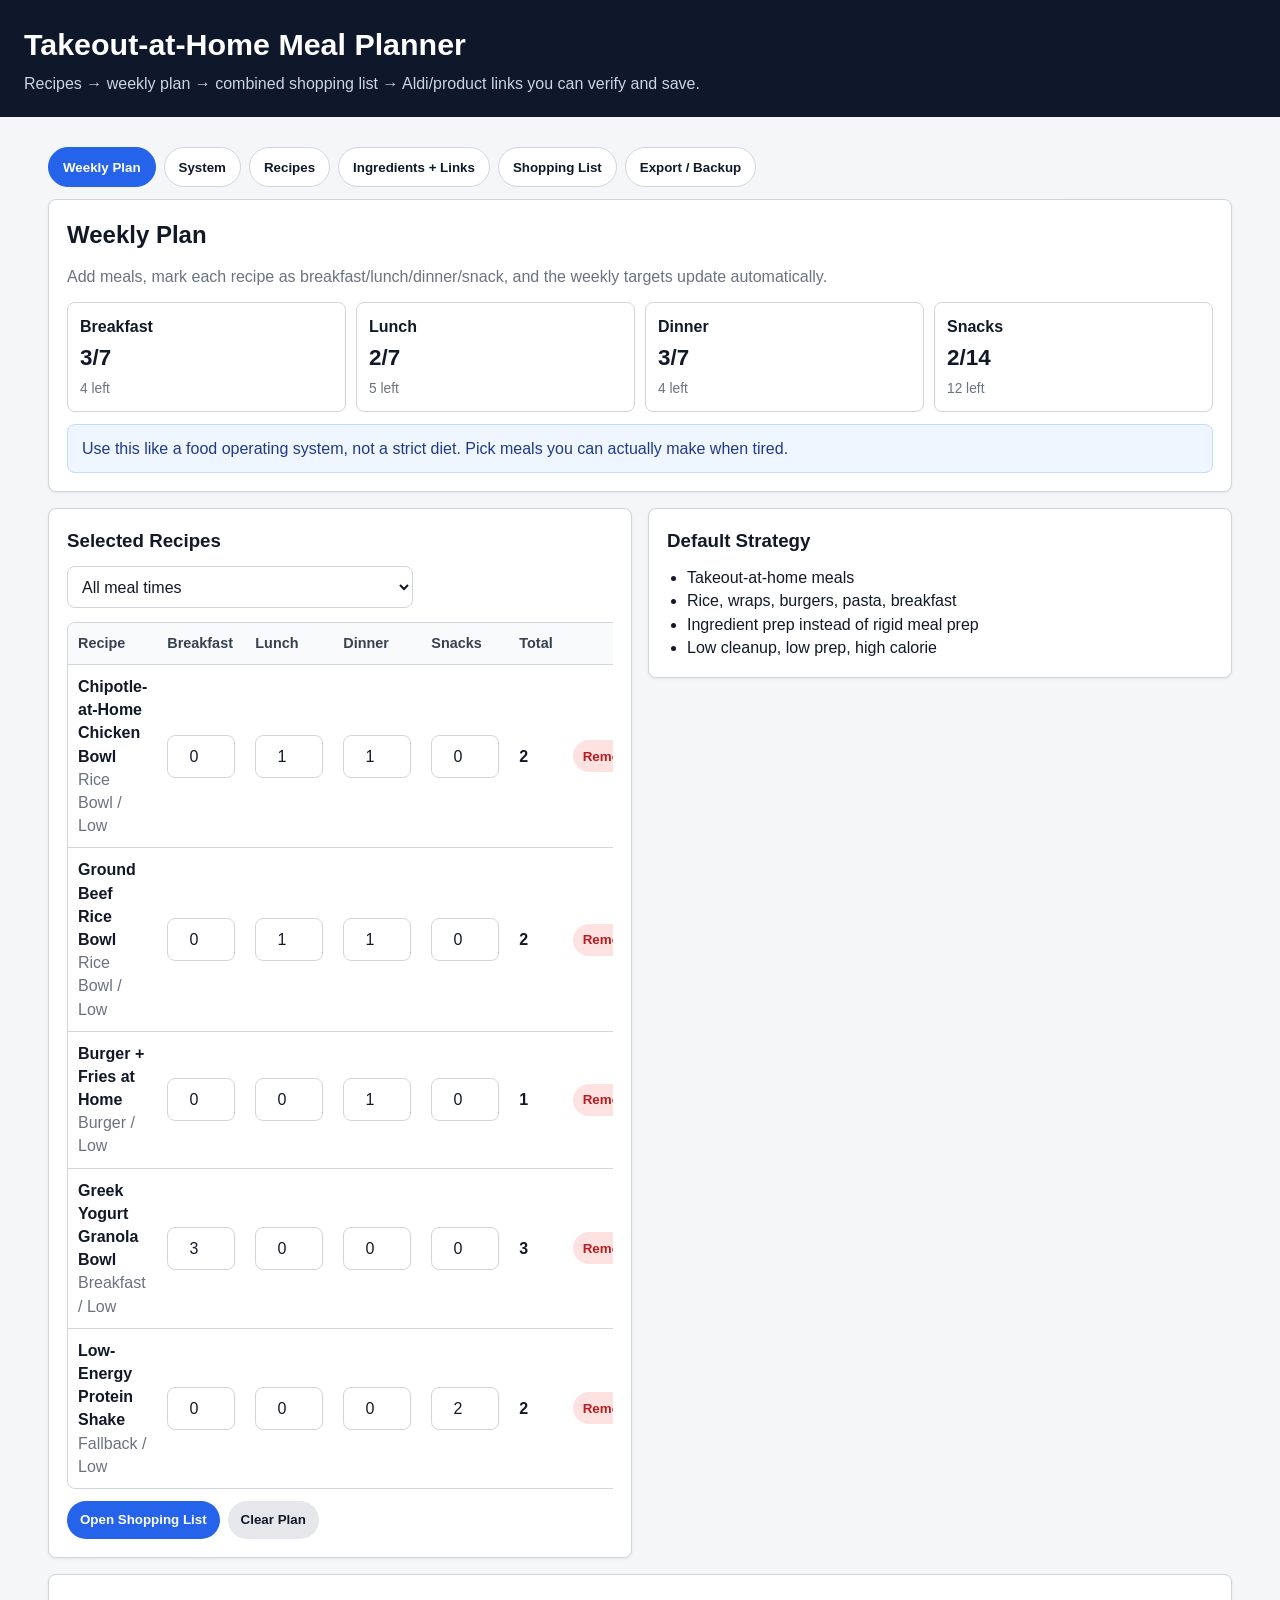
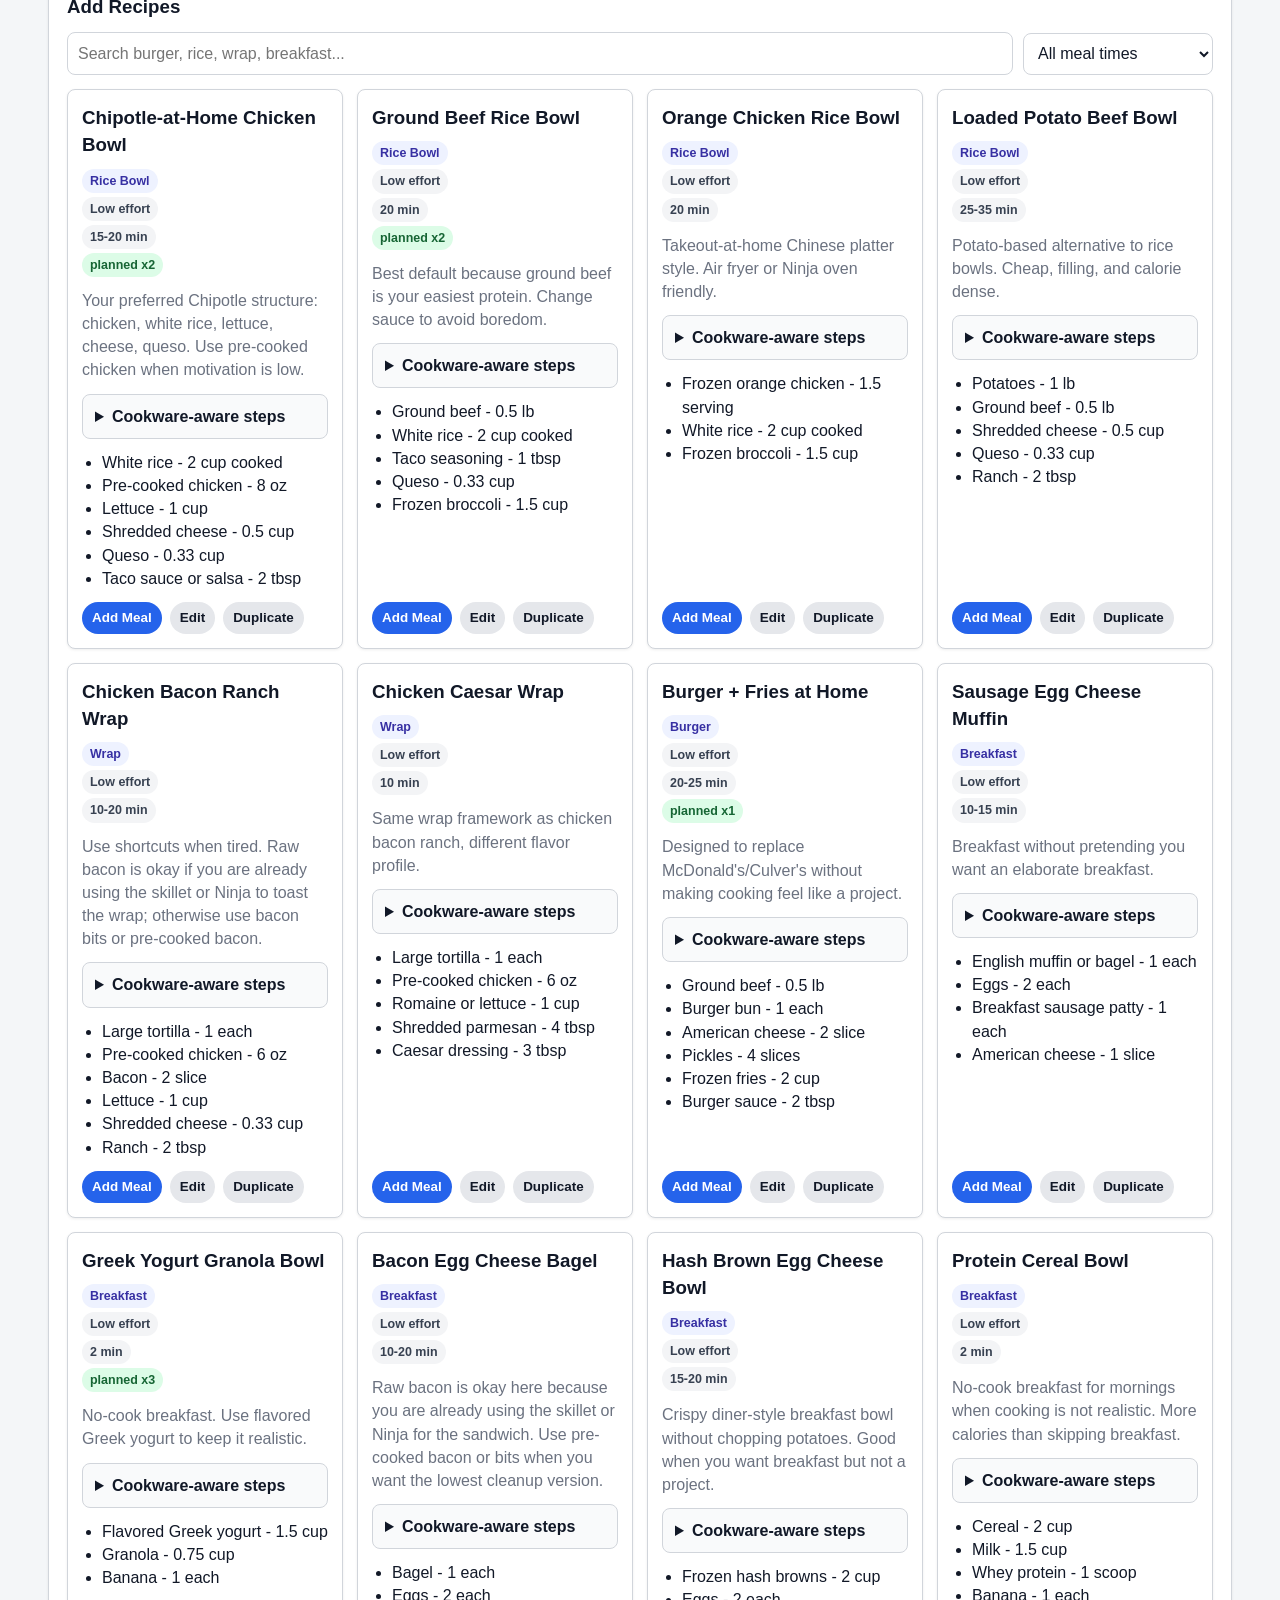
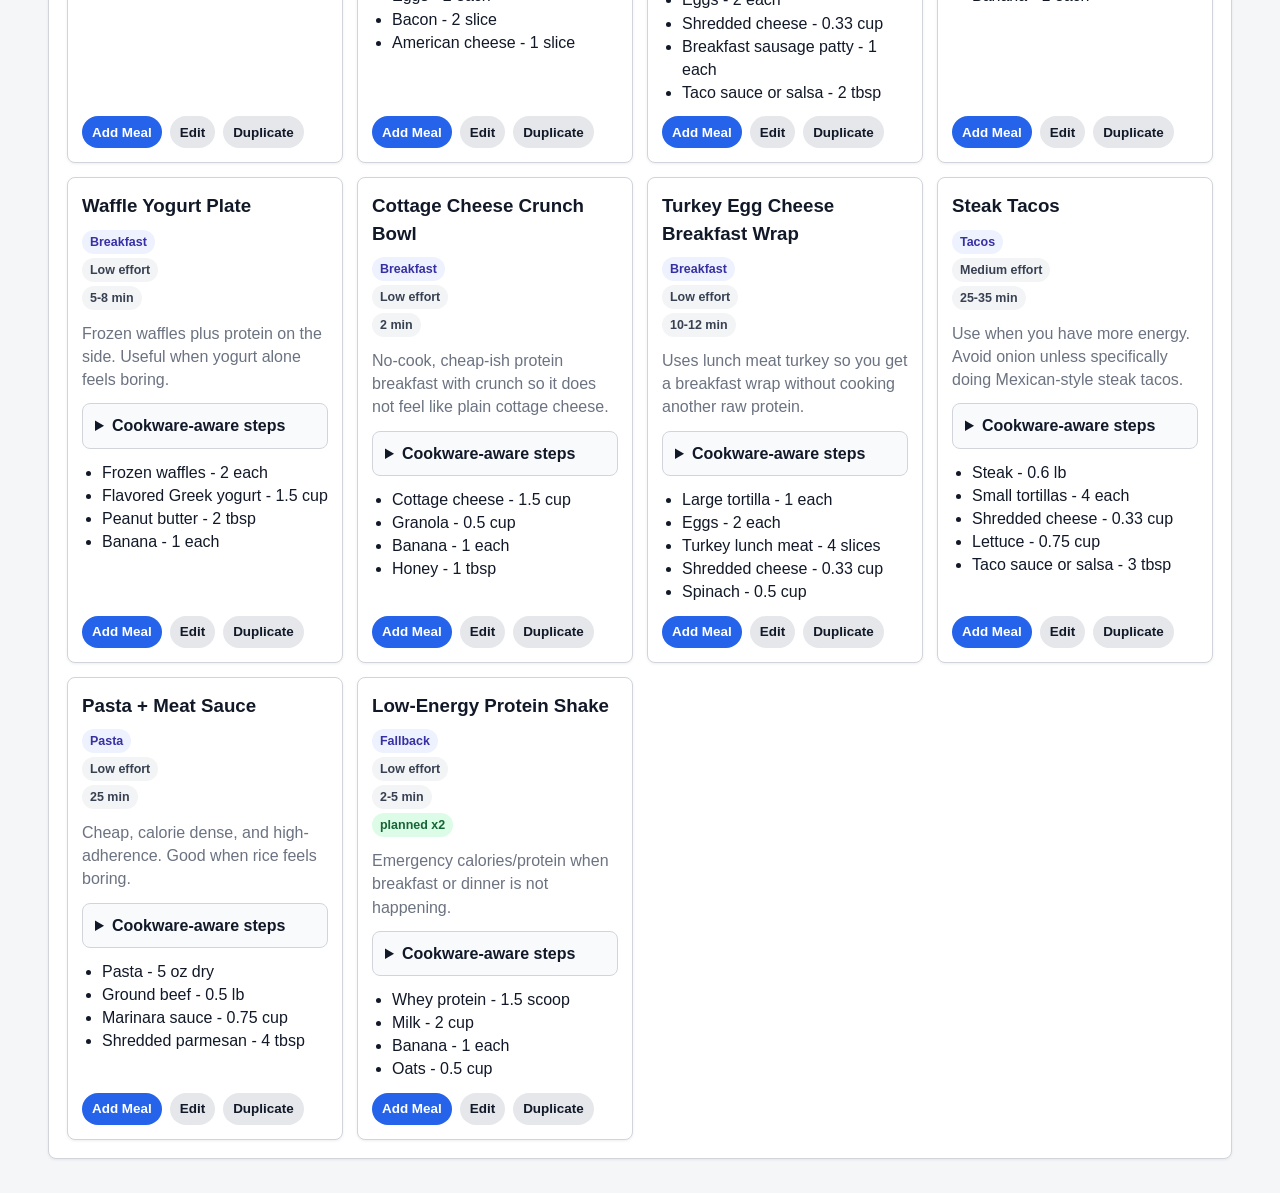
==== preview.html @ e90189c8 "Add files via upload" ====
<!doctype html>
<html lang="en">
<head>
<meta charset="utf-8">
<meta name="viewport" content="width=device-width,initial-scale=1">
<title>Takeout-at-Home Meal Planner</title>
<style>
:root{
  --bg:#f4f6f8;
  --card:#fff;
  --text:#111827;
  --muted:#6b7280;
  --border:#d1d5db;
  --accent:#2563eb;
  --soft:#f9fafb;
  --green:#15803d;
  --red:#b91c1c;
  --shadow:0 1px 3px #00000012;
  --radius:8px;
}
*{box-sizing:border-box}
body{
  margin:0;
  background:var(--bg);
  color:var(--text);
  font-family:-apple-system,BlinkMacSystemFont,"Segoe UI",Roboto,Arial,sans-serif;
  line-height:1.45;
}
header{background:#0f172a;color:#fff;padding:22px 24px}
header h1{margin:0 0 6px;font-size:1.9rem;letter-spacing:0}
header p{margin:0;color:#cbd5e1}
.app{max-width:1220px;margin:auto;padding:18px}
.tabs{
  display:flex;
  gap:8px;
  flex-wrap:wrap;
  align-items:center;
  position:sticky;
  top:0;
  background:rgba(244,246,248,.96);
  padding:12px 0;
  z-index:10;
}
.tabbtn{
  min-height:40px;
  border:1px solid var(--border);
  background:#fff;
  color:var(--text);
  padding:9px 14px;
  border-radius:999px;
  font-weight:800;
  cursor:pointer;
}
.tabbtn.active{background:var(--accent);color:#fff;border-color:var(--accent)}
.tab{display:none}
.tab.active{display:block}
.card{
  background:var(--card);
  border:1px solid var(--border);
  border-radius:var(--radius);
  box-shadow:var(--shadow);
  padding:18px;
  margin-bottom:16px;
}
details.card summary{
  cursor:pointer;
  list-style:none;
}
details.card summary::-webkit-details-marker{display:none}
details.card summary h2{display:inline;margin:0}
details.card summary::after{
  content:'Show';
  float:right;
  color:var(--accent);
  font-weight:800;
}
details.card[open] summary{margin-bottom:12px}
details.card[open] summary::after{content:'Hide'}
.grid{display:grid;gap:16px;align-items:start}
.two{grid-template-columns:minmax(0,1fr) minmax(0,1fr)}
.three{grid-template-columns:repeat(3,minmax(0,1fr))}
h2,h3{margin:0 0 12px;letter-spacing:0}
p{margin:0 0 12px}
ul{margin:10px 0 0;padding-left:20px}
.muted{color:var(--muted)}
.note{
  background:#eff6ff;
  border:1px solid #bfdbfe;
  color:#1e3a8a;
  padding:12px 14px;
  border-radius:var(--radius);
  margin:12px 0 0;
}
label{display:block;font-weight:750;margin:12px 0 6px}
input,select,textarea{
  width:100%;
  min-height:42px;
  font:inherit;
  color:var(--text);
  border:1px solid var(--border);
  border-radius:var(--radius);
  padding:9px 10px;
  background:#fff;
}
input[type="checkbox"]{
  width:16px;
  min-height:0;
  height:16px;
  margin:0 6px 0 0;
  vertical-align:-2px;
}
textarea{min-height:95px;resize:vertical}
button{
  min-height:38px;
  border:0;
  border-radius:999px;
  padding:9px 13px;
  font-weight:800;
  cursor:pointer;
  white-space:nowrap;
}
.primary{background:var(--accent);color:#fff}
.secondary{background:#e5e7eb;color:#111827}
.green{background:#dcfce7;color:var(--green)}
.red{background:#fee2e2;color:var(--red)}
.small{min-height:32px;padding:6px 10px;font-size:.84rem}
.actions{display:flex;gap:8px;flex-wrap:wrap;align-items:center;margin-top:12px}
.filterBar{
  display:grid;
  grid-template-columns:minmax(0,1fr) minmax(145px,190px);
  gap:10px;
  align-items:center;
}
.targetGrid{
  display:grid;
  grid-template-columns:repeat(auto-fit,minmax(165px,1fr));
  gap:10px;
  margin-top:14px;
}
.targetBox{
  border:1px solid var(--border);
  border-radius:var(--radius);
  background:#fff;
  padding:12px;
}
.targetBox strong{display:block;margin-bottom:4px}
.targetCount{font-size:1.4rem;font-weight:850}
.targetBox.done{border-color:#bbf7d0;background:#f0fdf4}
.targetBox.over{border-color:#bfdbfe;background:#eff6ff}
.targetHint{font-size:.86rem;color:var(--muted);margin-top:4px}
.mealTypeSelect{min-width:130px}
.mealCountInput{
  width:68px;
  min-width:68px;
  text-align:center;
}
.subLinks{
  display:flex;
  gap:6px;
  flex-wrap:wrap;
  margin-top:6px;
}
.subLinks a{
  background:#f3f4f6;
  border-radius:999px;
  padding:2px 8px;
  font-size:.82rem;
}
.recipes{
  display:grid;
  grid-template-columns:repeat(auto-fit,minmax(275px,1fr));
  gap:14px;
  align-items:stretch;
}
.recipe{
  display:flex;
  flex-direction:column;
  min-width:0;
  background:#fff;
  border:1px solid var(--border);
  border-radius:var(--radius);
  padding:14px;
  box-shadow:var(--shadow);
}
.recipe h3{margin-bottom:8px}
.recipe p{margin:10px 0 0}
.recipe ul{margin:12px 0 0}
.recipe .actions{margin-top:auto;padding-top:12px}
details.cook{
  margin-top:12px;
  border:1px solid var(--border);
  border-radius:var(--radius);
  background:var(--soft);
  padding:10px 12px;
}
details.cook summary{
  cursor:pointer;
  font-weight:800;
}
details.cook ol{margin:10px 0 0;padding-left:20px}
details.cook li+li{margin-top:6px}
.systemGrid{
  display:grid;
  grid-template-columns:repeat(auto-fit,minmax(240px,1fr));
  gap:14px;
}
.systemBox{
  border:1px solid var(--border);
  border-radius:var(--radius);
  background:#fff;
  padding:14px;
}
.systemBox h3{font-size:1rem}
.systemBox ul{margin-top:8px}
.pill{
  display:inline-flex;
  align-items:center;
  width:max-content;
  max-width:100%;
  min-height:24px;
  border-radius:999px;
  padding:3px 8px;
  font-size:.78rem;
  font-weight:800;
  background:#eef2ff;
  color:#3730a3;
  margin:2px 4px 2px 0;
}
.pill.gray{background:#f3f4f6;color:#374151}
.pill.ok{background:#dcfce7;color:#166534}
.wrap{overflow-x:auto}
table{
  width:100%;
  border-collapse:separate;
  border-spacing:0;
  background:#fff;
  border:1px solid var(--border);
  border-radius:var(--radius);
  overflow:hidden;
}
th,td{
  border-bottom:1px solid var(--border);
  padding:10px;
  text-align:left;
  vertical-align:middle;
}
th{background:var(--soft);color:#374151;font-size:.9rem}
tr:last-child td{border-bottom:0}
td .small{vertical-align:middle}
td input:not([type="checkbox"]):not([data-count]):not(.mealCountInput),td select{min-width:120px}
td input[data-count]{min-width:70px;width:70px}
.shopItem{
  display:grid;
  grid-template-columns:32px minmax(180px,1.1fr) minmax(130px,.7fr) minmax(210px,1.15fr) minmax(250px,1.35fr);
  gap:12px;
  align-items:center;
  border:1px solid var(--border);
  border-radius:var(--radius);
  background:#fff;
  padding:12px;
  margin-bottom:8px;
}
.shopItem>div{min-width:0}
.shopItem>div:first-child{display:flex;align-items:center;justify-content:center}
.shopItem label{display:inline-flex;align-items:center;margin:0;font-weight:650}
.shopItem input.meta{margin-top:8px}
.shopItem.done{opacity:.55;background:#f9fafb}
.printRow{display:none}
.shopTotal{
  display:flex;
  gap:14px;
  flex-wrap:wrap;
  align-items:center;
  justify-content:space-between;
  border:1px solid var(--border);
  border-radius:var(--radius);
  background:#fff;
  padding:14px 16px;
  margin-bottom:16px;
}
.shopTotal strong{font-size:1.1rem}
.money{font-weight:850;color:var(--green)}
.status{font-size:.86rem;color:var(--muted);margin-top:6px}
a{color:var(--accent);font-weight:800;text-decoration:none}
a:hover{text-decoration:underline}
pre{
  white-space:pre-wrap;
  background:#0f172a;
  color:#e5e7eb;
  border-radius:var(--radius);
  padding:14px;
  min-height:220px;
  overflow:auto;
  font:14px ui-monospace,SFMono-Regular,Menlo,Consolas,monospace;
}
@media(max-width:1050px){
  .shopItem{grid-template-columns:32px minmax(220px,1fr) minmax(170px,.8fr)}
  .shopItem>div:nth-child(4),.shopItem>div:nth-child(5){grid-column:2 / -1}
}
@media(max-width:850px){
  .app{padding:14px}
  .two,.three{grid-template-columns:1fr}
  .filterBar{grid-template-columns:1fr}
  .recipes{grid-template-columns:1fr}
  .shopItem{grid-template-columns:28px minmax(0,1fr);align-items:start}
  .shopItem>div:nth-child(n+3){grid-column:2}
}
@media print{
  @page{margin:.45in}
  body{background:#fff;color:#111;font-size:10pt;line-height:1.25}
  header,.tabs,.noPrint,button,input,textarea,select{display:none!important}
  .tab{display:none!important}
  #shopping{display:block!important}
  .app{max-width:none;padding:0}
  #shopping>.card{padding:0 0 8px;margin:0 0 8px;border:0}
  #shopping>.card p{display:none}
  .shopTotal{padding:8px 0;margin:0 0 10px;border:0;border-bottom:1px solid #999;border-radius:0}
  .shopTotal .targetHint{display:none}
  .card{box-shadow:none;border:0;padding:0;margin:0 0 10px;break-inside:auto}
  .card h3{font-size:11pt;margin:12px 0 4px;padding-bottom:3px;border-bottom:1px solid #bbb}
  .shopItem{
    display:block;
    border:0;
    border-bottom:1px solid #ddd;
    border-radius:0;
    padding:4px 0;
    margin:0;
    break-inside:avoid;
    opacity:1!important;
    background:#fff!important;
    box-shadow:none;
  }
  .shopItem>div:not(.printRow){display:none!important}
  .printRow{
    display:grid!important;
    grid-template-columns:minmax(0,1.2fr) 72px minmax(0,2fr);
    gap:10px;
    align-items:start;
  }
  .printName{font-weight:700}
  .printPrice{font-weight:700;text-align:right;color:#111}
  .printLink{font-size:8.5pt;word-break:break-all;color:#111;font-weight:400;text-decoration:none}
  a{color:#111;text-decoration:none}
}
</style>
</head>
<body>
<header><h1>Takeout-at-Home Meal Planner</h1><p>Recipes → weekly plan → combined shopping list → Aldi/product links you can verify and save.</p></header>
<main class="app">
<nav class="tabs noPrint"><button class="tabbtn active" data-tab="plan">Weekly Plan</button><button class="tabbtn" data-tab="system">System</button><button class="tabbtn" data-tab="recipes">Recipes</button><button class="tabbtn" data-tab="ingredients">Ingredients + Links</button><button class="tabbtn" data-tab="shopping">Shopping List</button><button class="tabbtn" data-tab="backup">Export / Backup</button></nav>

<section id="plan" class="tab active">
<div class="card"><h2>Weekly Plan</h2><p class="muted">Add meals, mark each recipe as breakfast/lunch/dinner/snack, and the weekly targets update automatically.</p><div id="targetSummary" class="targetGrid"></div><div class="note">Use this like a food operating system, not a strict diet. Pick meals you can actually make when tired.</div></div>
<div class="grid two"><div class="card"><h3>Selected Recipes</h3><div class="filterBar" style="margin-bottom:14px"><select id="plannedMealFilter" aria-label="Filter selected recipes by meal time"><option value="">All meal times</option><option value="breakfast">Breakfast</option><option value="lunch">Lunch</option><option value="dinner">Dinner</option><option value="snack">Snacks</option></select></div><div id="planned"></div><div class="actions"><button class="primary" id="openShopping">Open Shopping List</button><button class="secondary" id="clearPlan">Clear Plan</button></div></div><div class="card"><h3>Default Strategy</h3><ul><li>Takeout-at-home meals</li><li>Rice, wraps, burgers, pasta, breakfast</li><li>Ingredient prep instead of rigid meal prep</li><li>Low cleanup, low prep, high calorie</li></ul></div></div>
<div class="card"><h3>Add Recipes</h3><div class="filterBar"><input id="planSearch" placeholder="Search burger, rice, wrap, breakfast..."><select id="planMealFilter" aria-label="Filter recipes by meal time"><option value="">All meal times</option><option value="breakfast">Breakfast</option><option value="lunch">Lunch</option><option value="dinner">Dinner</option><option value="snack">Snacks</option></select></div><div id="planRecipes" class="recipes" style="margin-top:14px"></div></div>
</section>

<section id="system" class="tab">
<div class="card"><h2>Meal System</h2><p class="muted">Built around weight gain, steady energy, low cleanup, Aldi-first shopping, and meals that feel like takeout at home.</p><div class="note">Default rule: if a meal needs chopping, thawing, or more than two pans on a weekday, simplify it before cooking.</div></div>
<div class="systemGrid">
<div class="systemBox"><h3>Targets</h3><ul><li>Gain from 125 toward 150-160 lb</li><li>Aim around 150g protein/day</li><li>Use calorie-dense add-ons: cheese, queso, milk, rice, potatoes, granola</li><li>Breakfast counts even when tiny</li></ul></div>
<div class="systemBox"><h3>Cookware Map</h3><ul><li>Induction burner: beef, eggs, pasta, steak</li><li>Ninja XL: fries, orange chicken, potatoes, toasted wraps, pizza-style foods</li><li>Microwave: weak but useful for rice, queso, leftovers</li><li>Blender: protein shakes when cooking is not happening</li><li>Slow cooker: optional fish fallback, not a daily dependency</li></ul></div>
<div class="systemBox"><h3>Weekday Rules</h3><ul><li>Max two pots or pans</li><li>Use pre-cooked chicken unless you specifically have energy</li><li>No mushrooms, tuna, sushi, or onions by default</li><li>Leftovers are only expected for one or two days</li></ul></div>
<div class="systemBox"><h3>Prep Staples</h3><ul><li>Ground beef: cook 1 lb, use for bowls, burgers, pasta, potatoes</li><li>Rice: make or buy enough for 2-3 bowls</li><li>Lettuce/spinach: bagged greens beat chopping</li><li>Sauces prevent boredom: queso, ranch, Caesar, burger sauce, taco sauce</li></ul></div>
<div class="systemBox"><h3>Breakfast Ladder</h3><ul><li>2 minutes: yogurt, granola, banana</li><li>5 minutes: protein shake with milk, banana, oats</li><li>10 minutes: sausage egg cheese muffin</li><li>No appetite: milk or shake still moves the day forward</li></ul></div>
<div class="systemBox"><h3>Failure Plan</h3><ul><li>Too tired: choose shake, cereal, frozen meal, or orange chicken bowl</li><li>Forgot prep: use microwave rice or tortillas</li><li>Bored: swap sauce before swapping the whole meal</li><li>Cleanup dread: pick Ninja XL plus one bowl</li></ul></div>
</div>
</section>

<section id="recipes" class="tab">
<div class="grid two"><div class="card"><h2>Recipe Library</h2><div class="filterBar"><input id="recipeSearch" placeholder="Search recipes..."><select id="recipeMealFilter" aria-label="Filter recipe library by meal time"><option value="">All meal times</option><option value="breakfast">Breakfast</option><option value="lunch">Lunch</option><option value="dinner">Dinner</option><option value="snack">Snacks</option></select></div><div id="recipeList" class="recipes" style="margin-top:14px"></div></div>
<div class="card"><h2 id="editTitle">Add / Edit Recipe</h2><input id="rid" type="hidden"><label>Name</label><input id="rname"><div class="grid two"><div><label>Category</label><select id="rcat"><option>Rice Bowl</option><option>Wrap</option><option>Burger</option><option>Breakfast</option><option>Pasta</option><option>Tacos</option><option>Fallback</option><option>Other</option></select></div><div><label>Effort</label><select id="reffort"><option>Low</option><option>Medium</option><option>High</option></select></div></div><div class="grid two"><div><label>Cook time</label><input id="rtime" placeholder="20 min"></div><div><label>Base servings</label><input id="rserv" type="number" min="1" value="1"></div></div><label>Notes</label><textarea id="rnotes"></textarea><label>Instructions</label><textarea id="rinst"></textarea><label>Ingredients</label><p class="muted">One per line: <b>name | quantity | unit | type | notes</b></p><textarea id="rings" style="min-height:190px" placeholder="Ground beef | 0.5 | lb | Protein | easiest protein"></textarea><div class="actions"><button class="primary" id="saveRecipe">Save Recipe</button><button class="secondary" id="newRecipe">New Blank</button><button class="red" id="deleteRecipe">Delete</button></div></div></div>
</section>

<section id="ingredients" class="tab">
<div class="card"><h2>Ingredients + Aldi Links</h2><p class="muted">Paste direct product links as you verify them. Add the whole package price, package size, and a grocery-style package unit: oz, lb, count, fl oz, cup, or tbsp. Example: bacon = $5.99, 10, count.</p><div class="grid two"><div><label>Search prefix</label><input id="searchPrefix"></div><div><label>Search suffix</label><input id="searchSuffix"></div></div><div class="actions"><button class="secondary" id="saveSearch">Save Search Settings</button><button class="secondary" id="resetSearch">Reset to Google Aldi Search</button></div></div>
<div class="card"><h3>Ingredient Database</h3><input id="ingSearch" placeholder="Search ingredients..."><div class="wrap" style="margin-top:14px"><table><thead><tr><th>Ingredient</th><th>Type</th><th>Search Term</th><th>Product URL</th><th>Substitute Links</th><th>Package Price</th><th>Package Size</th><th>Package Unit</th><th>Store Notes</th><th>Verified</th><th>Open</th></tr></thead><tbody id="ingRows"></tbody></table></div></div>
</section>

<section id="shopping" class="tab"><div class="card"><h2>Shopping List</h2><p class="muted">Grouped by ingredient type. Costs round up to whole packages and handle basic conversions like lb to oz, cup to fl oz, and slice/each/serving to count. Check off “already have” or “bought.”</p><div class="actions noPrint"><button class="primary" id="copyList">Copy List</button><button class="secondary" id="downloadList">Download TXT</button><button class="secondary" onclick="window.print()">Print / Save PDF</button><button class="secondary" id="clearChecks">Clear Checkboxes</button></div></div><div id="shopList"></div></section>

<section id="backup" class="tab"><div class="grid two"><details class="card"><summary><h2>Export</h2></summary><div class="actions"><button class="primary" id="copyExport">Copy Plan</button><button class="secondary" id="downloadExport">Download Plan TXT</button><button class="secondary" id="downloadJson">Download App Backup JSON</button></div><pre id="exportBox"></pre></details><details class="card"><summary><h2>Import Backup</h2></summary><textarea id="importBox" placeholder="Paste JSON backup here..."></textarea><div class="actions"><button class="primary" id="importJson">Import JSON</button><button class="secondary" id="refreshStarter">Refresh Starter Recipes</button><button class="red" id="resetApp">Reset Starter Data</button></div><p id="backupStatus" class="status"></p></details></div><details class="card" open><summary><h2>Recipe JSON Import / Export</h2></summary><p class="muted">Paste recipe JSON to add or update recipes. Matching ids update existing recipes; missing ids are generated from the recipe name.</p><div class="actions"><button class="secondary" id="copyRecipeFormat">Copy Format</button><button class="secondary" id="downloadRecipeFormat">Download Format JSON</button><button class="secondary" id="downloadRecipesJson">Download My Recipes JSON</button></div><textarea id="recipeImportBox" placeholder="Paste recipe JSON here..."></textarea><div class="actions"><button class="primary" id="importRecipesJson">Import Recipes</button></div><p id="recipeImportStatus" class="status"></p><pre id="recipeFormatBox"></pre></details></section>
</main>

<script>
const KEY='takeoutHomePlanner_v1';
const cats=['Protein','Carb','Vegetable','Dairy','Sauce/Condiment','Frozen','Breakfast','Snack','Pantry','Produce','Other'];
const pkgUnits=['','oz','lb','count','fl oz','cup','tbsp'];
const recipeFieldIds=new Set(['rname','rcat','reffort','rtime','rserv','rnotes','rinst','rings']);
const mealTypes={breakfast:'Breakfast',lunch:'Lunch',dinner:'Dinner',snack:'Snacks'};
const mealTargets={breakfast:7,lunch:7,dinner:7,snack:14};
const defaultPrefix='https://www.google.com/search?q=site%3Aaldi.us%20';
const defaultSuffix='%20ALDI';
const STARTER_VERSION=8;
const seedMeals=[
{id:'chipotle-bowl',name:'Chipotle-at-Home Chicken Bowl',category:'Rice Bowl',effort:'Low',cookTime:'15-20 min',notes:'Your preferred Chipotle structure: chicken, white rice, lettuce, cheese, queso. Use pre-cooked chicken when motivation is low.',ingredients:[{name:'White rice',qty:2,unit:'cup cooked',type:'Carb'},{name:'Pre-cooked chicken',qty:8,unit:'oz',type:'Protein'},{name:'Lettuce',qty:1,unit:'cup',type:'Vegetable'},{name:'Shredded cheese',qty:.5,unit:'cup',type:'Dairy'},{name:'Queso',qty:.33,unit:'cup',type:'Sauce/Condiment'},{name:'Taco sauce or salsa',qty:2,unit:'tbsp',type:'Sauce/Condiment'}]},
{id:'beef-rice-bowl',name:'Ground Beef Rice Bowl',category:'Rice Bowl',effort:'Low',cookTime:'20 min',notes:'Best default because ground beef is your easiest protein. Change sauce to avoid boredom.',ingredients:[{name:'Ground beef',qty:.5,unit:'lb',type:'Protein'},{name:'White rice',qty:2,unit:'cup cooked',type:'Carb'},{name:'Taco seasoning',qty:1,unit:'tbsp',type:'Pantry'},{name:'Queso',qty:.33,unit:'cup',type:'Sauce/Condiment'},{name:'Frozen broccoli',qty:1.5,unit:'cup',type:'Frozen'}]},
{id:'orange-chicken-rice',name:'Orange Chicken Rice Bowl',category:'Rice Bowl',effort:'Low',cookTime:'20 min',notes:'Takeout-at-home Chinese platter style. Air fryer or Ninja oven friendly.',ingredients:[{name:'Frozen orange chicken',qty:1.5,unit:'serving',type:'Frozen'},{name:'White rice',qty:2,unit:'cup cooked',type:'Carb'},{name:'Frozen broccoli',qty:1.5,unit:'cup',type:'Frozen'}]},
{id:'loaded-potato-beef-bowl',name:'Loaded Potato Beef Bowl',category:'Rice Bowl',effort:'Low',cookTime:'25-35 min',notes:'Potato-based alternative to rice bowls. Cheap, filling, and calorie dense.',ingredients:[{name:'Potatoes',qty:1,unit:'lb',type:'Carb'},{name:'Ground beef',qty:.5,unit:'lb',type:'Protein'},{name:'Shredded cheese',qty:.5,unit:'cup',type:'Dairy'},{name:'Queso',qty:.33,unit:'cup',type:'Sauce/Condiment'},{name:'Ranch',qty:2,unit:'tbsp',type:'Sauce/Condiment'}]},
{id:'chicken-bacon-ranch-wrap',name:'Chicken Bacon Ranch Wrap',category:'Wrap',effort:'Low',cookTime:'10-20 min',notes:'Use shortcuts when tired. Raw bacon is okay if you are already using the skillet or Ninja to toast the wrap; otherwise use bacon bits or pre-cooked bacon.',ingredients:[{name:'Large tortilla',qty:1,unit:'each',type:'Carb'},{name:'Pre-cooked chicken',qty:6,unit:'oz',type:'Protein'},{name:'Bacon',qty:2,unit:'slice',type:'Protein'},{name:'Lettuce',qty:1,unit:'cup',type:'Vegetable'},{name:'Shredded cheese',qty:.33,unit:'cup',type:'Dairy'},{name:'Ranch',qty:2,unit:'tbsp',type:'Sauce/Condiment'}]},
{id:'chicken-caesar-wrap',name:'Chicken Caesar Wrap',category:'Wrap',effort:'Low',cookTime:'10 min',notes:'Same wrap framework as chicken bacon ranch, different flavor profile.',ingredients:[{name:'Large tortilla',qty:1,unit:'each',type:'Carb'},{name:'Pre-cooked chicken',qty:6,unit:'oz',type:'Protein'},{name:'Romaine or lettuce',qty:1,unit:'cup',type:'Vegetable'},{name:'Shredded parmesan',qty:4,unit:'tbsp',type:'Dairy'},{name:'Caesar dressing',qty:3,unit:'tbsp',type:'Sauce/Condiment'}]},
{id:'burger-fries',name:'Burger + Fries at Home',category:'Burger',effort:'Low',cookTime:'20-25 min',notes:"Designed to replace McDonald's/Culver's without making cooking feel like a project.",ingredients:[{name:'Ground beef',qty:.5,unit:'lb',type:'Protein'},{name:'Burger bun',qty:1,unit:'each',type:'Carb'},{name:'American cheese',qty:2,unit:'slice',type:'Dairy'},{name:'Pickles',qty:4,unit:'slices',type:'Sauce/Condiment'},{name:'Frozen fries',qty:2,unit:'cup',type:'Frozen'},{name:'Burger sauce',qty:2,unit:'tbsp',type:'Sauce/Condiment'}]},
{id:'sausage-egg-cheese',name:'Sausage Egg Cheese Muffin',category:'Breakfast',effort:'Low',cookTime:'10-15 min',notes:'Breakfast without pretending you want an elaborate breakfast.',ingredients:[{name:'English muffin or bagel',qty:1,unit:'each',type:'Carb'},{name:'Eggs',qty:2,unit:'each',type:'Protein'},{name:'Breakfast sausage patty',qty:1,unit:'each',type:'Protein'},{name:'American cheese',qty:1,unit:'slice',type:'Dairy'}]},
{id:'yogurt-granola-bowl',name:'Greek Yogurt Granola Bowl',category:'Breakfast',effort:'Low',cookTime:'2 min',notes:'No-cook breakfast. Use flavored Greek yogurt to keep it realistic.',ingredients:[{name:'Flavored Greek yogurt',qty:1.5,unit:'cup',type:'Dairy'},{name:'Granola',qty:.75,unit:'cup',type:'Breakfast'},{name:'Banana',qty:1,unit:'each',type:'Produce'}]},
{id:'bacon-egg-cheese-bagel',name:'Bacon Egg Cheese Bagel',category:'Breakfast',effort:'Low',cookTime:'10-20 min',notes:'Raw bacon is okay here because you are already using the skillet or Ninja for the sandwich. Use pre-cooked bacon or bits when you want the lowest cleanup version.',ingredients:[{name:'Bagel',qty:1,unit:'each',type:'Carb'},{name:'Eggs',qty:2,unit:'each',type:'Protein'},{name:'Bacon',qty:2,unit:'slice',type:'Protein'},{name:'American cheese',qty:1,unit:'slice',type:'Dairy'}]},
{id:'hashbrown-egg-cheese-bowl',name:'Hash Brown Egg Cheese Bowl',category:'Breakfast',effort:'Low',cookTime:'15-20 min',notes:'Crispy diner-style breakfast bowl without chopping potatoes. Good when you want breakfast but not a project.',ingredients:[{name:'Frozen hash browns',qty:2,unit:'cup',type:'Frozen'},{name:'Eggs',qty:2,unit:'each',type:'Protein'},{name:'Shredded cheese',qty:.33,unit:'cup',type:'Dairy'},{name:'Breakfast sausage patty',qty:1,unit:'each',type:'Protein'},{name:'Taco sauce or salsa',qty:2,unit:'tbsp',type:'Sauce/Condiment'}]},
{id:'protein-cereal-bowl',name:'Protein Cereal Bowl',category:'Breakfast',effort:'Low',cookTime:'2 min',notes:'No-cook breakfast for mornings when cooking is not realistic. More calories than skipping breakfast.',ingredients:[{name:'Cereal',qty:2,unit:'cup',type:'Breakfast'},{name:'Milk',qty:1.5,unit:'cup',type:'Dairy'},{name:'Whey protein',qty:1,unit:'scoop',type:'Protein'},{name:'Banana',qty:1,unit:'each',type:'Produce'}]},
{id:'waffle-yogurt-plate',name:'Waffle Yogurt Plate',category:'Breakfast',effort:'Low',cookTime:'5-8 min',notes:'Frozen waffles plus protein on the side. Useful when yogurt alone feels boring.',ingredients:[{name:'Frozen waffles',qty:2,unit:'each',type:'Frozen'},{name:'Flavored Greek yogurt',qty:1.5,unit:'cup',type:'Dairy'},{name:'Peanut butter',qty:2,unit:'tbsp',type:'Pantry'},{name:'Banana',qty:1,unit:'each',type:'Produce'}]},
{id:'cottage-cheese-crunch-bowl',name:'Cottage Cheese Crunch Bowl',category:'Breakfast',effort:'Low',cookTime:'2 min',notes:'No-cook, cheap-ish protein breakfast with crunch so it does not feel like plain cottage cheese.',ingredients:[{name:'Cottage cheese',qty:1.5,unit:'cup',type:'Dairy'},{name:'Granola',qty:.5,unit:'cup',type:'Breakfast'},{name:'Banana',qty:1,unit:'each',type:'Produce'},{name:'Honey',qty:1,unit:'tbsp',type:'Pantry'}]},
{id:'turkey-egg-cheese-wrap',name:'Turkey Egg Cheese Breakfast Wrap',category:'Breakfast',effort:'Low',cookTime:'10-12 min',notes:'Uses lunch meat turkey so you get a breakfast wrap without cooking another raw protein.',ingredients:[{name:'Large tortilla',qty:1,unit:'each',type:'Carb'},{name:'Eggs',qty:2,unit:'each',type:'Protein'},{name:'Turkey lunch meat',qty:4,unit:'slices',type:'Protein'},{name:'Shredded cheese',qty:.33,unit:'cup',type:'Dairy'},{name:'Spinach',qty:.5,unit:'cup',type:'Vegetable'}]},
{id:'steak-tacos',name:'Steak Tacos',category:'Tacos',effort:'Medium',cookTime:'25-35 min',notes:'Use when you have more energy. Avoid onion unless specifically doing Mexican-style steak tacos.',ingredients:[{name:'Steak',qty:.6,unit:'lb',type:'Protein'},{name:'Small tortillas',qty:4,unit:'each',type:'Carb'},{name:'Shredded cheese',qty:.33,unit:'cup',type:'Dairy'},{name:'Lettuce',qty:.75,unit:'cup',type:'Vegetable'},{name:'Taco sauce or salsa',qty:3,unit:'tbsp',type:'Sauce/Condiment'}]},
{id:'pasta-meat-sauce',name:'Pasta + Meat Sauce',category:'Pasta',effort:'Low',cookTime:'25 min',notes:'Cheap, calorie dense, and high-adherence. Good when rice feels boring.',ingredients:[{name:'Pasta',qty:5,unit:'oz dry',type:'Carb'},{name:'Ground beef',qty:.5,unit:'lb',type:'Protein'},{name:'Marinara sauce',qty:.75,unit:'cup',type:'Sauce/Condiment'},{name:'Shredded parmesan',qty:4,unit:'tbsp',type:'Dairy'}]},
{id:'protein-shake',name:'Low-Energy Protein Shake',category:'Fallback',effort:'Low',cookTime:'2-5 min',notes:'Emergency calories/protein when breakfast or dinner is not happening.',ingredients:[{name:'Whey protein',qty:1.5,unit:'scoop',type:'Protein'},{name:'Milk',qty:2,unit:'cup',type:'Dairy'},{name:'Banana',qty:1,unit:'each',type:'Produce'},{name:'Oats',qty:.5,unit:'cup',type:'Breakfast'}]}
];
const seedInstructions={
'chipotle-bowl':`Use the lowest-friction rice option first. Microwave rice is fine. If cooking dry rice: add 1 cup white rice and 1.5 cups water to a small pot, bring to a boil on the induction burner, cover, turn to low, cook 15 minutes, then rest 5 minutes.
Put 8 oz pre-cooked chicken in a bowl or skillet. Microwave 60-90 seconds, or warm in a skillet on medium heat for 3-5 minutes. Add a small splash of water if it looks dry.
Warm queso in a small microwave-safe cup for 20-30 seconds. Stir. If still cold, heat 10-15 seconds more.
Build the bowl in this order so it feels like Chipotle: rice on bottom, chicken, lettuce, shredded cheese, queso, then taco sauce or salsa.
Beginner cue: everything is already cooked except the rice. You are mainly reheating and assembling.
Cleanup target: one bowl, one spoon, plus either one rice pot or one microwave rice pouch.`,
'beef-rice-bowl':`If you have energy, cook 1 lb ground beef even if the recipe uses less. The extra becomes tomorrow's bowl, pasta, potato bowl, or burger-style bowl.
Start rice first. Use microwave rice, or cook dry rice in a small pot with 1 cup rice and 1.5 cups water: boil, cover, low heat 15 minutes, rest 5 minutes. Use about 2 cups cooked rice in the bowl.
Place the ground beef block in a skillet on the induction burner. Set heat to medium. Let it sit untouched for 2-3 minutes so the bottom browns.
Use a spatula to break the beef into small crumbles about dime to quarter size. Keep stirring and breaking it up for 5-8 minutes until no pink remains. If you use a thermometer, ground beef should hit 160 F.
Sprinkle taco seasoning over the beef. Add 1-2 tbsp water, stir, and cook 1-2 minutes until the seasoning coats the meat instead of looking powdery.
Microwave frozen broccoli in a covered bowl with a splash of water for 2-4 minutes. Because your microwave is weak, add 30 second rounds until hot.
Build the bowl: about 2 cups cooked rice, beef, broccoli, queso. Change the sauce when bored: taco sauce, ranch, burger sauce, or teriyaki.
Cleanup target: one skillet, one rice pot or pouch, one bowl.`,
'orange-chicken-rice':`Start rice first. Use microwave rice when tired, or cook dry rice in a small pot: 1 cup rice, 1.5 cups water, boil, cover, low heat 15 minutes, rest 5 minutes. Use about 2 cups cooked rice for the bowl.
Preheat the Ninja XL if you normally do. Put frozen orange chicken pieces in a single layer in the basket or on the tray. Do not add sauce yet.
Cook around 380-400 F for 12-16 minutes, shaking or flipping once halfway. Use the bag directions if they differ. The outside should look crisp, not pale and icy.
Warm the sauce packet in a cup of warm water or microwave it in a microwave-safe bowl for 10-20 seconds. Do not microwave a sealed packet.
Microwave frozen broccoli with a splash of water for 2-4 minutes, then add 30 second rounds until hot.
Toss about 1.5 servings of chicken with sauce, then serve over rice with broccoli on the side or mixed in.
Cleanup target: Ninja basket or tray, one rice container, one bowl.`,
'loaded-potato-beef-bowl':`Use small or medium potatoes if possible. Wash them, poke each potato 5-6 times with a fork, and microwave on a plate for 5 minutes.
Flip the potatoes carefully with a fork or towel. Microwave 3-5 minutes more. They are ready when a knife slides into the center without much resistance.
For crispier potatoes, cut the softened potatoes into rough 1 inch chunks. The exact shape does not matter. Put chunks in the Ninja XL at 400 F for 8-12 minutes.
Cook ground beef in a skillet on medium induction heat. Let it brown 2 minutes, break it into crumbles, and cook 5-8 minutes until no pink remains.
Split the potato or add chunks to a bowl. Add beef, shredded cheese, warm queso, and ranch.
Beginner cue: if the potato is hard in the middle, microwave it more. If the beef is pink, cook it more.
Cleanup target: one skillet, one plate or bowl, optional Ninja tray.`,
'chicken-bacon-ranch-wrap':`Choose the bacon path based on equipment. If you are only assembling a cold wrap, use bacon bits or pre-cooked bacon. If you are already using the skillet or Ninja to toast the wrap, raw bacon is okay because it is not adding a separate cooking tool.
Raw bacon skillet option: cook 2 slices in the skillet on medium heat for 3-5 minutes per side, until browned and crisp enough for you. Move bacon to a paper towel, pour off extra grease carefully, then use the same skillet later to toast the wrap.
Raw bacon Ninja option: cook 2 slices on the tray around 375-400 F for 6-10 minutes, checking early because bacon can go from perfect to too dark quickly.
Warm pre-cooked chicken in the microwave for 45-75 seconds, or in the same skillet on medium heat for 3-4 minutes. It only needs to become hot, not brown.
Lay the tortilla flat on a plate. Spread ranch down the center in a line, leaving about 2 inches empty at the bottom.
Add lettuce first, then chicken, bacon, and shredded cheese. Keep the pile in the center strip so the wrap can close.
Fold the bottom of the tortilla up over the filling, fold both sides inward, then roll away from you while keeping the filling tucked in.
For a crispy wrap, place it seam-side down in a dry skillet on medium heat for 1-2 minutes per side, or in the Ninja XL for 2-4 minutes until lightly browned.
Cleanup target: one plate plus optional skillet or Ninja tray.`,
'chicken-caesar-wrap':`Use pre-cooked chicken. If it is cold, microwave 45-75 seconds or warm in a skillet on medium heat for 3-4 minutes.
Lay the tortilla flat. Spread Caesar dressing down the center, leaving the edges mostly clean so it will not leak.
Add romaine or bagged lettuce, chicken, and parmesan. Keep the filling in a narrow strip instead of covering the whole tortilla.
Fold the bottom edge up, fold the left and right sides inward, then roll it tight from bottom to top.
If you want it toasted, place seam-side down in a dry skillet on medium heat for 1-2 minutes per side, or use the Ninja XL for 2-4 minutes.
Beginner cue: if the wrap bursts, use less filling next time or eat it like a folded taco. It still counts.
Cleanup target: one plate plus optional skillet or Ninja tray.`,
'burger-fries':`Start fries first because they take longest. Put frozen fries in the Ninja XL in a loose single layer. Cook around 400 F for 12-18 minutes, shaking halfway, until crisp enough for you.
For one larger burger, use about 1/2 lb ground beef. Roll it gently into a ball, then flatten into a patty about 4.5 to 5 inches wide and about 1/2 inch thick. Press a small thumb dent in the center so it does not puff up.
Heat a skillet on the induction burner to medium or medium-high. Add the patty. It should sizzle, but not smoke aggressively.
Cook 4-5 minutes on the first side. Flip once. Cook 3-5 minutes on the second side until no pink remains or the center reaches 160 F.
Add 2 slices of cheese during the last minute so it melts. If it is not melting, cover the pan for 30 seconds.
Toast the bun in the Ninja XL for 1-2 minutes if you want. Assemble with burger sauce and pickles.
Low-energy option: skip forming a patty and cook loose beef crumbles. Put them on the bun like a chopped cheese.
Cleanup target: one skillet, Ninja tray, one plate.`,
'sausage-egg-cheese':`Start with the bread. Split the English muffin or bagel and toast it in the Ninja XL for 2-4 minutes, or until the edges are lightly crisp.
Cook the sausage patty according to the package. Skillet method: medium heat, 3-4 minutes per side if pre-cooked, longer if raw. Raw sausage should be browned and reach 160 F.
For easiest eggs, make scrambled eggs. Crack 2 eggs into a bowl, add a pinch of salt if wanted, and beat with a fork until the yolks and whites are mixed.
Heat a small skillet on low-medium induction heat. Add a little butter or oil if you have it. Pour in eggs and gently push them around with a spatula for 2-4 minutes until no runny liquid remains.
Add cheese to the hot eggs or sausage so it melts. Stack muffin, sausage, egg, cheese, and top muffin.
Sunny-side option: use medium-low heat, crack eggs into the pan, cook 3-5 minutes until whites are set. Cover the pan for 30-60 seconds if the top is too runny.
Cleanup target: one skillet, one plate, one fork or spatula.`,
'yogurt-granola-bowl':`Add 1.5 cups flavored Greek yogurt to a bowl. Flavored is fine because the goal is actually eating breakfast.
Slice banana into coins about 1/4 to 1/2 inch thick. If cutting feels annoying, peel it and break it into chunks by hand.
Add banana and about 3/4 cup granola on top. Do not add granola early if you hate it soggy.
If bored, swap banana for berries, cereal, apple slices, or a spoon of peanut butter. Keep the same bowl format.
Beginner cue: this is a breakfast win even if it feels too easy to count.
Cleanup target: one bowl, one spoon, optional knife.`,
'bacon-egg-cheese-bagel':`Choose the bacon path based on equipment. Raw bacon is okay if you are already using the skillet for eggs or the Ninja for the bagel. If you do not want bacon cleanup, use pre-cooked bacon or bacon bits.
Raw bacon skillet option: cook 2 slices in the skillet on medium heat for 3-5 minutes per side, until browned and crisp enough for you. Move bacon to a paper towel, pour off extra grease carefully, then cook the eggs in the same skillet.
Raw bacon Ninja option: cook 2 slices on the tray around 375-400 F for 6-10 minutes. Check early. Bacon should be browned and crisp enough for you, not black.
Split the bagel and toast it in the Ninja XL for 2-4 minutes, or until the edges are lightly crisp.
Crack 2 eggs into a bowl and beat with a fork until the yolks and whites are mixed. Add a pinch of salt if you want.
Heat a small skillet on low-medium induction heat. Add a little butter or oil if available. Pour in eggs and gently push them around for 2-4 minutes until no runny liquid remains.
Warm pre-cooked bacon for 15-30 seconds in the microwave if it is cold. Add cheese to the hot eggs so it melts.
Assemble bagel, eggs, cheese, and bacon. If the sandwich is too tall, eat it open-faced as two halves.
Cleanup target: one skillet, one bowl, one plate.`,
'hashbrown-egg-cheese-bowl':`Start hash browns first because they take longest. Put frozen hash browns in the Ninja XL in a loose layer at about 400 F for 10-15 minutes, shaking or flipping once.
If using a sausage patty, cook it at the same time if it fits in the Ninja. If cooking in a skillet, use medium heat until browned and hot through. Raw sausage should reach 160 F.
Crack 2 eggs into a bowl and beat with a fork. For scrambled eggs, use low-medium induction heat and gently push eggs around for 2-4 minutes until no liquid remains.
Cut or break the sausage into bite-size pieces if using it. Add hash browns to a bowl, then eggs, sausage, shredded cheese, and taco sauce or salsa.
Beginner cue: hash browns are done when hot and crisp enough for you; eggs are done when they are no longer shiny and wet.
Cleanup target: Ninja tray, one skillet, one bowl.`,
'protein-cereal-bowl':`Put cereal in a bowl first.
In a separate cup, mix 1 scoop whey with 1.5 cups milk. Stir hard with a fork or shake in a covered cup for 15-20 seconds. This prevents powder clumps in the cereal bowl.
Pour the protein milk over cereal.
Add banana. Slice it if you want, or break it into chunks by hand if cutting feels annoying.
If the protein powder makes the milk too thick or sweet, use less powder next time and drink the rest as a quick side shake.
Cleanup target: one bowl, one spoon, one mixing cup.`,
'waffle-yogurt-plate':`Put frozen waffles in the Ninja XL and toast for 4-6 minutes, or until hot and crisp at the edges.
Add 1.5 cups Greek yogurt to the side of the plate or a small bowl. This is the protein part, so do not skip it unless you are pairing the waffles with a shake.
Spread 2 tbsp peanut butter on the hot waffles. It should soften and spread easier after a few seconds.
Add banana on the side. Slice it into coins or just eat it whole with the plate.
Low-energy version: waffles plus yogurt only. That is still much better than no breakfast.
Cleanup target: one plate, one spoon or butter knife.`,
'cottage-cheese-crunch-bowl':`Add 1.5 cups cottage cheese to a bowl. If the texture bothers you, use less cottage cheese and more granola at first.
Add about 1/2 cup granola right before eating so it stays crunchy.
Add banana in slices or hand-broken chunks. Drizzle honey over the top if you want it sweeter.
If you get bored of banana, swap in berries, apple slices, cereal, or a spoon of peanut butter.
Beginner cue: this is a no-cook protein bowl. There is nothing to mess up.
Cleanup target: one bowl and one spoon.`,
'turkey-egg-cheese-wrap':`Lay out the tortilla before cooking so assembly is easy while the eggs are hot.
Crack 2 eggs into a bowl and beat with a fork. Add a pinch of salt if you want.
Heat a small skillet on low-medium induction heat. Add a little butter or oil if available, then pour in eggs.
Scramble for 2-4 minutes, gently pushing eggs around until no runny liquid remains. Add shredded cheese at the end so it melts.
Put 4 turkey slices down the center of the tortilla. Add spinach, then the hot cheesy eggs.
Fold the bottom up, fold both sides inward, then roll tight. Toast seam-side down in a dry skillet for 1-2 minutes per side if you want it crisp.
Cleanup target: one skillet, one bowl, one plate.`,
'steak-tacos':`Use a whole steak and cut it yourself before cooking. Pat it dry with paper towels so it browns instead of steaming.
Find the grain: look for long muscle lines running across the steak. Cut across those lines, not parallel with them. Cutting across the grain makes the pieces easier to chew.
Slice the steak into strips about 1/4 to 1/2 inch thick and 2-3 inches long. They do not need to be perfect. If the steak is slippery, cut slower and keep your fingertips tucked back.
Season the strips with salt, taco seasoning, or both. Use enough to lightly coat the outside, not bury the meat.
Heat a skillet on the induction burner to medium-high. Let the pan heat for 2 minutes. Add a small amount of oil if the pan is not nonstick.
Add about 0.6 lb steak strips in one layer. If the pan is crowded, cook in two batches. Cook 2-3 minutes without moving, flip or stir, then cook 1-2 minutes more. Thin strips cook fast.
Doneness cue: outside browned, inside can be a little pink if you like steak that way. If you want fully done, cook another 1-2 minutes. Rest steak on a plate for 3 minutes.
Warm tortillas in the same skillet for 20-30 seconds per side. Add steak, cheese, lettuce, and taco sauce. Only add onion if you specifically want Mexican-style tacos.
Cleanup target: one cutting board, one knife, one skillet, one plate.`,
'pasta-meat-sauce':`Fill a pot about halfway with water and put it on the induction burner on high. Add salt if you want. Bring it to a boil before adding pasta.
Add 5 oz dry pasta and stir right away so it does not stick. Cook for the time on the box, usually 8-12 minutes. Taste one piece; it should be soft but not mushy.
While pasta cooks, put about 1/2 lb ground beef in a skillet on medium heat. Let it brown 2 minutes, then break it into crumbles and cook 5-8 minutes until no pink remains.
Drain pasta using a colander. If you do not want to use a colander, hold the lid slightly cracked and pour water out carefully.
Add about 3/4 cup marinara to the beef skillet and heat 2-3 minutes until bubbling gently. Add pasta to the skillet if it fits, or combine everything in the pot.
Top with parmesan. Add extra cheese or sauce if you need more calories.
Cleanup target: one pot, one skillet, one bowl. To reduce dishes, eat from the pot if you are alone and tired.`,
'protein-shake':`Add liquid first so powder does not glue itself to the bottom. Pour 2 cups milk into the blender cup.
Add 1.5 scoops whey protein. Add banana in 2-3 chunks. Add 1/2 cup oats last so they blend into the liquid.
Blend 20-40 seconds. If it sounds stuck, stop, shake the cup gently, and blend again. Do not run the blender forever if the blade is not moving.
Texture fix: if too thick, add more milk. If too thin, add more oats or half a banana.
Lowest-cleanup version: skip banana and oats, add milk plus whey to a shaker or covered cup, and shake hard for 20 seconds.
Drink it with granola, cereal, crackers, or a banana if you need more calories and the shake alone is not enough.
Cleanup target: rinse the blender cup immediately before the protein dries.`
};
const seed=seedMeals.map(r=>({id:r.id,name:r.name,cat:r.category,effort:r.effort,time:r.cookTime,serv:1,notes:r.notes,inst:seedInstructions[r.id]||'',ing:r.ingredients.map(i=>({...i,notes:i.notes||''}))}));
const seedIds=new Set(seed.map(r=>r.id));
function clone(x){return JSON.parse(JSON.stringify(x))}function norm(s){return String(s||'').trim().toLowerCase().replace(/\s+/g,' ')}function ik(n){return norm(n)}function shopKey(n,u){return ik(n)+'|'+String(u||'').trim().toLowerCase()}function esc(s){return String(s??'').replaceAll('&','&amp;').replaceAll('<','&lt;').replaceAll('>','&gt;').replaceAll('"','&quot;').replaceAll("'",'&#039;')}function qty(n){let x=Number(n);if(Number.isNaN(x))return'';return Math.abs(x-Math.round(x))<.001?String(Math.round(x)):String(Math.round(x*100)/100)}function money(n){if(n===null||n===undefined||n==='')return'--';let x=Number(n);return Number.isFinite(x)?'$'+x.toFixed(2):'--'}function numField(v){let raw=String(v??'').trim();if(raw==='')return null;let x=Number(raw);return Number.isFinite(x)&&x>=0?x:null}function pkgPrice(m){return numField(m?.pkgPrice)}function unitNorm(s){let u=norm(s).replace(/\.$/,'').replace(/\b(cooked|dry)\b/g,'').trim();let map={'fluid ounce':'fl oz','fluid ounces':'fl oz','fl. oz':'fl oz','floz':'fl oz','fl oz':'fl oz',ounces:'oz',ounce:'oz',oz:'oz',lbs:'lb',pounds:'lb',pound:'lb',lb:'lb',cups:'cup',cup:'cup',tablespoons:'tbsp',tablespoon:'tbsp',tbsps:'tbsp',tbsp:'tbsp',teaspoons:'tsp',teaspoon:'tsp',tsps:'tsp',tsp:'tsp',counts:'count',count:'count',ct:'count',each:'count',ea:'count',slices:'count',slice:'count',servings:'count',serving:'count',pieces:'count',piece:'count',scoops:'count',scoop:'count',patties:'count',patty:'count'};return map[u]||u}function convertAmount(amount,unit){let u=unitNorm(unit);let weight={oz:1,lb:16}, volume={'fl oz':1,cup:8,tbsp:.5,tsp:1/6}, count={count:1};if(weight[u])return{kind:'weight',amount:amount*weight[u],base:'oz'};if(volume[u])return{kind:'volume',amount:amount*volume[u],base:'fl oz'};if(count[u])return{kind:'count',amount:amount,base:'count'};return null}function roughOz(amount,unit){let u=unitNorm(unit),map={oz:1,lb:16,cup:8,tbsp:.5,tsp:1/6};return map[u]?amount*map[u]:null}function packageUnitValue(unit){let u=unitNorm(unit);if(['oz','lb','count','fl oz','cup','tbsp'].includes(u))return u;return''}function pkgUnitSelect(e,val){let selected=packageUnitValue(val);return `<select class="meta" data-k="${e}" data-f="pkgUnit" required>${pkgUnits.map(u=>`<option value="${esc(u)}" ${selected===u?'selected':''}>${u?esc(u):'Choose unit'}</option>`).join('')}</select>`}function packageInfo(i){let m=i.meta||{},price=pkgPrice(m),need=Number(i.qty)||0,pkgQty=numField(m.pkgQty),pkgUnit=packageUnitValue(m.pkgUnit),needUnit=String(i.unit||'unit').trim();if(price===null)return{cost:null,packages:0,text:'Package price not set'};if(!(pkgQty>0)||!pkgUnit)return{cost:null,packages:0,text:'Package size and unit required'};let needBase=convertAmount(need,needUnit),pkgBase=convertAmount(pkgQty,pkgUnit);if(!needBase||!pkgBase||needBase.kind!==pkgBase.kind){let roughNeed=roughOz(need,needUnit),roughPkg=roughOz(pkgQty,pkgUnit);if(roughNeed!==null&&roughPkg!==null){let packages=Math.max(1,Math.ceil(roughNeed/roughPkg));return{cost:packages*price,packages,text:`Buy ${packages} package${packages===1?'':'s'} (${money(price)} / ${qty(pkgQty)} ${pkgUnit}; approx need ${qty(need)} ${needUnit})`}}return{cost:null,packages:0,text:`Cannot convert package ${pkgUnit} to recipe unit ${needUnit}`}}let packages=Math.max(1,Math.ceil(needBase.amount/pkgBase.amount));return{cost:packages*price,packages,text:`Buy ${packages} package${packages===1?'':'s'} (${money(price)} / ${qty(pkgQty)} ${pkgUnit}; need ${qty(need)} ${needUnit})`}}function itemCost(i){return packageInfo(i).cost}function uid(){return 'r-'+Date.now().toString(36)+'-'+Math.random().toString(36).slice(2,7)}function cook(inst){let lines=String(inst||'').split('\n').map(x=>x.trim()).filter(Boolean);return lines.length?`<details class="cook"><summary>Cookware-aware steps</summary><ol>${lines.map(x=>`<li>${esc(x)}</li>`).join('')}</ol></details>`:''}
function defaultMealType(r){if(!r)return'dinner';if(r.cat==='Breakfast')return'breakfast';if(r.cat==='Fallback')return'snack';if(r.cat==='Wrap')return'lunch';return'dinner'}
function emptyMealCounts(){return{breakfast:0,lunch:0,dinner:0,snack:0}}
function mealCounts(id){state.planMeals=state.planMeals||{};let counts=state.planMeals[id];if(!counts){let r=state.recipes.find(x=>x.id===id),type=(state.planSlots||{})[id]||defaultMealType(r),total=Number((state.plan||{})[id])||0;counts=emptyMealCounts();counts[type]=total;state.planMeals[id]=counts}Object.keys(mealTypes).forEach(k=>counts[k]=Math.max(0,Number(counts[k])||0));return counts}
function totalMeals(id){let counts=mealCounts(id);return Object.keys(mealTypes).reduce((sum,k)=>sum+(Number(counts[k])||0),0)}
function setMealCount(id,type,value){let counts=mealCounts(id);counts[type]=Math.max(0,Number(value)||0);syncPlanTotals()}
function syncPlanTotals(){state.plan=state.plan||{};state.planMeals=state.planMeals||{};Object.keys(state.plan||{}).forEach(id=>{if(!state.planMeals[id])mealCounts(id)});Object.keys(state.planMeals).forEach(id=>{let total=Object.keys(mealTypes).reduce((sum,k)=>sum+(Number(state.planMeals[id][k])||0),0);if(total>0)state.plan[id]=total;else{delete state.plan[id];delete state.planMeals[id];delete state.planSlots[id]}})}
function addPlannedMeal(id){let r=state.recipes.find(x=>x.id===id),type=defaultMealType(r),counts=mealCounts(id);counts[type]=(Number(counts[type])||0)+1;syncPlanTotals()}
function subLinks(m){return String(m?.subs||'').split(/\s+/).map(x=>x.trim()).filter(Boolean)}
function renderSubLinks(m){let links=subLinks(m);return links.length?`<div class="subLinks">${links.map((u,i)=>`<a href="${esc(u)}" target="_blank" rel="noopener">Sub ${i+1}</a>`).join('')}</div>`:''}
function targetTotals(){let totals={breakfast:0,lunch:0,dinner:0,snack:0};planned().forEach(({r})=>{let counts=mealCounts(r.id);Object.keys(mealTypes).forEach(k=>totals[k]+=Number(counts[k])||0)});return totals}
function renderTargets(){let el=document.getElementById('targetSummary');if(!el)return;let totals=targetTotals();el.innerHTML=Object.entries(mealTargets).map(([k,target])=>{let count=totals[k]||0, remaining=Math.max(0,target-count), cls=count>=target?'done':'';if(count>target)cls='over';let hint=count>target?`${count-target} over target`:remaining?`${remaining} left`:'target met';return `<div class="targetBox ${cls}"><strong>${esc(mealTypes[k])}</strong><div class="targetCount">${count}/${target}</div><div class="targetHint">${esc(hint)}</div></div>`}).join('')}
function fresh(){let s={settings:{prefix:defaultPrefix,suffix:defaultSuffix},recipes:clone(seed),plan:{'chipotle-bowl':2,'beef-rice-bowl':2,'burger-fries':1,'yogurt-granola-bowl':3,'protein-shake':2},planMeals:{'chipotle-bowl':{breakfast:0,lunch:1,dinner:1,snack:0},'beef-rice-bowl':{breakfast:0,lunch:1,dinner:1,snack:0},'burger-fries':{breakfast:0,lunch:0,dinner:1,snack:0},'yogurt-granola-bowl':{breakfast:3,lunch:0,dinner:0,snack:0},'protein-shake':{breakfast:0,lunch:0,dinner:0,snack:2}},planSlots:{},meta:{},checks:{},starterVersion:STARTER_VERSION};hydrate(s);return s}
function syncStarterRecipes(s=state,replace=false){let custom=(s.recipes||[]).filter(r=>!seedIds.has(r.id));let existing=new Map((s.recipes||[]).map(r=>[r.id,r]));s.recipes=[...clone(seed).map(r=>{let old=existing.get(r.id);if(!old)return r;if(replace&&!old.userModified)return r;return old}),...custom];s.starterVersion=STARTER_VERSION;hydrate(s)}
let state=(()=>{try{let s=JSON.parse(localStorage.getItem(KEY));if(!s||!Array.isArray(s.recipes))throw 0;s.settings=s.settings||{prefix:defaultPrefix,suffix:defaultSuffix};s.meta=s.meta||{};s.plan=s.plan||{};s.planMeals=s.planMeals||{};s.planSlots=s.planSlots||{};s.checks=s.checks||{};if(s.starterVersion!==STARTER_VERSION)syncStarterRecipes(s,false);hydrate(s);return s}catch{return fresh()}})();
function emptyMeta(name,type='Other'){return{name,type,term:name,url:'',subs:'',price:'',pkgPrice:'',pkgQty:'',pkgUnit:'',notes:'',verified:false}}
function hydrate(s=state){s.recipes.forEach(r=>(r.ing||[]).forEach(i=>{let k=ik(i.name);if(!k)return;s.meta[k]=s.meta[k]||emptyMeta(i.name,i.type||'Other');s.meta[k].name=s.meta[k].name||i.name;s.meta[k].type=s.meta[k].type||i.type||'Other';s.meta[k].term=s.meta[k].term||i.name;if(s.meta[k].subs===undefined)s.meta[k].subs='';if(s.meta[k].price===undefined)s.meta[k].price='';if(s.meta[k].pkgPrice===undefined)s.meta[k].pkgPrice='';if(s.meta[k].pkgQty===undefined)s.meta[k].pkgQty='';if(s.meta[k].pkgUnit===undefined)s.meta[k].pkgUnit='';else{let pu=packageUnitValue(s.meta[k].pkgUnit);if(pu)s.meta[k].pkgUnit=pu}}))}
function save(){syncPlanTotals();hydrate();pruneChecks();localStorage.setItem(KEY,JSON.stringify(state));renderExport()}
function searchUrl(m){let t=typeof m==='string'?m:(m.term||m.name||'');return (state.settings.prefix||defaultPrefix)+encodeURIComponent(t)+(state.settings.suffix||'')}
function planned(){let ids=new Set([...Object.keys(state.plan||{}),...Object.keys(state.planMeals||{})]);return [...ids].map(id=>({r:state.recipes.find(x=>x.id===id),c:totalMeals(id)})).filter(x=>x.r&&x.c>0)}
function shopping(){hydrate();let m=new Map();planned().forEach(({r,c})=>(r.ing||[]).forEach(i=>{let key=shopKey(i.name,i.unit), meta=state.meta[ik(i.name)]||{}, old=m.get(key)||{key,ingKey:ik(i.name),name:i.name,unit:i.unit||'',qty:0,type:meta.type||i.type||'Other',recipes:[],notes:[],meta};old.qty+=(Number(i.qty)||0)*c;old.recipes.push(r.name+' x'+c);if(i.notes&&!old.notes.includes(i.notes))old.notes.push(i.notes);old.meta=meta;old.type=meta.type||old.type;m.set(key,old)}));return [...m.values()].sort((a,b)=>(a.type||'').localeCompare(b.type||'')||a.name.localeCompare(b.name))}
function pruneChecks(){let valid=new Set(shopping().map(i=>i.key));Object.keys(state.checks||{}).forEach(k=>{if(!valid.has(k))delete state.checks[k]})}
function groups(){let g={};shopping().forEach(i=>{(g[i.type||'Other']??=[]).push(i)});let out={};cats.forEach(c=>{if(g[c])out[c]=g[c]});Object.keys(g).sort().forEach(c=>{if(!out[c])out[c]=g[c]});return out}
function match(r,q){if(!q)return true;return [r.name,r.cat,r.effort,r.notes,r.inst,...(r.ing||[]).map(i=>i.name+' '+i.type+' '+i.notes)].join(' ').toLowerCase().includes(q)}
function filterValue(id){let el=document.getElementById(id);return el?el.value:''}
function matchesDefaultMeal(r,type){return !type||defaultMealType(r)===type}
function matchesPlannedMeal(r,type){return !type||(mealCounts(r.id)[type]||0)>0}
function recipeGrid(rs,planMode,emptyText){return rs.length?rs.map(r=>card(r,planMode)).join(''):`<p class="muted">${esc(emptyText)}</p>`}
function card(r,planMode=false){let c=Number(state.plan[r.id]||0);return `<article class="recipe"><h3>${esc(r.name)}</h3><span class="pill">${esc(r.cat)}</span><span class="pill gray">${esc(r.effort)} effort</span><span class="pill gray">${esc(r.time)}</span>${c?`<span class="pill ok">planned x${c}</span>`:''}<p class="muted">${esc(r.notes||'')}</p>${cook(r.inst)}<ul>${(r.ing||[]).slice(0,6).map(i=>`<li>${esc(i.name)} - ${qty(i.qty)} ${esc(i.unit)}</li>`).join('')}${(r.ing||[]).length>6?'<li>+ more</li>':''}</ul><div class="actions">${planMode?`<button class="primary small" data-add="${esc(r.id)}">Add Meal</button>`:''}<button class="secondary small" data-edit="${esc(r.id)}">Edit</button><button class="secondary small" data-dup="${esc(r.id)}">Duplicate</button></div></article>`}
function renderPlan(){renderTargets();let selectedType=filterValue('plannedMealFilter'),p=planned().filter(({r})=>matchesPlannedMeal(r,selectedType)),empty=selectedType?`No ${mealTypes[selectedType].toLowerCase()} recipes selected yet.`:'No recipes selected yet.';document.getElementById('planned').innerHTML=p.length?`<div class="wrap"><table><thead><tr><th>Recipe</th><th>Breakfast</th><th>Lunch</th><th>Dinner</th><th>Snacks</th><th>Total</th><th></th></tr></thead><tbody>${p.map(({r,c})=>{let counts=mealCounts(r.id);return `<tr><td><b>${esc(r.name)}</b><br><span class="muted">${esc(r.cat)} / ${esc(r.effort)}</span></td>${Object.keys(mealTypes).map(k=>`<td><input class="mealCountInput" data-meal-count="${esc(r.id)}" data-kind="${k}" type="number" min="0" value="${counts[k]||0}"></td>`).join('')}<td><b>${c}</b></td><td><button class="red small" data-remove="${esc(r.id)}">Remove</button></td></tr>`}).join('')}</tbody></table></div>`:`<p class="muted">${esc(empty)}</p>`;let q=document.getElementById('planSearch').value.toLowerCase(),planType=filterValue('planMealFilter'),planMatches=state.recipes.filter(r=>match(r,q)&&matchesDefaultMeal(r,planType));document.getElementById('planRecipes').innerHTML=recipeGrid(planMatches,true,'No recipes match those filters.')}
function renderRecipes(){let q=document.getElementById('recipeSearch').value.toLowerCase(),type=filterValue('recipeMealFilter'),matches=state.recipes.filter(r=>match(r,q)&&matchesDefaultMeal(r,type));document.getElementById('recipeList').innerHTML=recipeGrid(matches,false,'No recipes match those filters.')}
function renderMeta(){hydrate();document.getElementById('searchPrefix').value=state.settings.prefix||defaultPrefix;document.getElementById('searchSuffix').value=state.settings.suffix||defaultSuffix;let q=document.getElementById('ingSearch').value.toLowerCase();let rows=Object.entries(state.meta).filter(([k,m])=>!q||[m.name,m.type,m.term,m.url,m.subs,m.pkgPrice,m.pkgQty,m.pkgUnit,m.notes].join(' ').toLowerCase().includes(q)).sort((a,b)=>(a[1].type||'').localeCompare(b[1].type||'')||a[1].name.localeCompare(b[1].name));document.getElementById('ingRows').innerHTML=rows.map(([k,m])=>{let e=encodeURIComponent(k),link=m.url||searchUrl(m);return `<tr><td><b>${esc(m.name)}</b></td><td><select class="meta" data-k="${e}" data-f="type">${cats.map(c=>`<option ${m.type===c?'selected':''}>${esc(c)}</option>`).join('')}</select></td><td><input class="meta" data-k="${e}" data-f="term" value="${esc(m.term||m.name)}"></td><td><input class="meta" data-k="${e}" data-f="url" value="${esc(m.url||'')}" placeholder="Paste product URL"></td><td><input class="meta" data-k="${e}" data-f="subs" value="${esc(m.subs||'')}" placeholder="Paste substitute URLs"></td><td><input class="meta" data-k="${e}" data-f="pkgPrice" type="number" min="0" step="0.01" value="${esc(m.pkgPrice||'')}" placeholder="$ package"></td><td><input class="meta" data-k="${e}" data-f="pkgQty" type="number" min="0" step="0.01" value="${esc(m.pkgQty||'')}" placeholder="10"></td><td>${pkgUnitSelect(e,m.pkgUnit)}</td><td><input class="meta" data-k="${e}" data-f="notes" value="${esc(m.notes||'')}" placeholder="Aisle, brand, package details"></td><td style="text-align:center"><input class="meta" data-k="${e}" data-f="verified" type="checkbox" ${m.verified?'checked':''}></td><td><a href="${esc(link)}" target="_blank" rel="noopener">Open</a>${renderSubLinks(m)}</td></tr>`}).join('')}
function renderShop(){let g=groups(), el=document.getElementById('shopList');if(!Object.keys(g).length){el.innerHTML='<div class="card"><p class="muted">No shopping list yet. Add recipes first.</p></div>';return}let all=shopping(), total=all.reduce((sum,i)=>sum+(itemCost(i)||0),0), buyTotal=all.reduce((sum,i)=>sum+((state.checks[i.key]||{}).have?0:(itemCost(i)||0)),0), priced=all.filter(i=>pkgPrice(i.meta)!==null).length;let summary=`<div class="shopTotal"><div><strong>Estimated weekly ingredients</strong><div class="targetHint">${priced}/${all.length} items have package prices saved</div></div><div><span class="muted">All planned:</span> <span class="money">${money(total)}</span></div><div><span class="muted">To buy:</span> <span class="money">${money(buyTotal)}</span></div></div>`;el.innerHTML=summary+Object.entries(g).map(([cat,items])=>`<div class="card"><h3>${esc(cat)}</h3>${items.map(i=>{let m=state.meta[i.ingKey]||{}, c=state.checks[i.key]||{}, link=m.url||searchUrl(m.name||i.name), ek=encodeURIComponent(i.key), em=encodeURIComponent(i.ingKey), info=packageInfo(i), cost=info.cost, printPrice=c.have?'Have':cost===null?'--':money(cost);return `<div class="shopItem ${c.bought?'done':''}"><div><input class="check" data-k="${ek}" data-f="bought" type="checkbox" ${c.bought?'checked':''}></div><div><b>${esc(i.name)}</b><br><span class="muted">Need: ${qty(i.qty)} ${esc(i.unit)}</span> ${m.verified?'<span class="pill ok">verified</span>':'<span class="pill gray">not verified</span>'} ${c.have?'<span class="pill gray">already have</span>':''}<div class="status">${esc(info.text)} · Est: <span class="money">${cost===null?'--':money(cost)}</span></div>${renderSubLinks(m)}</div><div><label style="margin:0;font-weight:600"><input class="check" data-k="${ek}" data-f="have" type="checkbox" ${c.have?'checked':''}> Already have</label></div><div><span class="muted">Used by:</span><br>${esc([...new Set(i.recipes)].join(', '))}</div><div><a href="${esc(link)}" target="_blank" rel="noopener">${m.url?'Open product':'Search Aldi'}</a><label style="margin:0 0 0 8px;font-weight:600"><input class="meta" data-k="${em}" data-f="verified" type="checkbox" ${m.verified?'checked':''}> Verified</label><input class="meta" data-k="${em}" data-f="url" value="${esc(m.url||'')}" placeholder="Paste product URL"><input class="meta" data-k="${em}" data-f="subs" value="${esc(m.subs||'')}" placeholder="Substitute URLs"><input class="meta" data-k="${em}" data-f="pkgPrice" type="number" min="0" step="0.01" value="${esc(m.pkgPrice||'')}" placeholder="$ package"><input class="meta" data-k="${em}" data-f="pkgQty" type="number" min="0" step="0.01" value="${esc(m.pkgQty||'')}" placeholder="Package size">${pkgUnitSelect(em,m.pkgUnit)}${m.notes?`<div class="status">${esc(m.notes)}</div>`:''}</div><div class="printRow"><span class="printName">${esc(i.name)}</span><span class="printPrice">${esc(printPrice)}</span><a class="printLink" href="${esc(link)}" target="_blank" rel="noopener">${esc(link)}</a></div></div>`}).join('')}</div>`).join('')}
let recipeDirty=false;
function fill(r){document.getElementById('rid').value=r?.id||'';document.getElementById('rname').value=r?.name||'';document.getElementById('rcat').value=r?.cat||'Rice Bowl';document.getElementById('reffort').value=r?.effort||'Low';document.getElementById('rtime').value=r?.time||'';document.getElementById('rserv').value=r?.serv||1;document.getElementById('rnotes').value=r?.notes||'';document.getElementById('rinst').value=r?.inst||'';document.getElementById('rings').value=r?(r.ing||[]).map(i=>`${i.name} | ${i.qty??''} | ${i.unit||''} | ${i.type||'Other'} | ${i.notes||''}`).join('\n'):'';document.getElementById('editTitle').textContent=r?'Edit Recipe: '+r.name:'Add / Edit Recipe';recipeDirty=false}
function parseIng(t){return String(t||'').split('\n').map(x=>x.trim()).filter(Boolean).map(line=>{let p=line.split('|').map(x=>x.trim());return{name:p[0]||'Unnamed ingredient',qty:Number(p[1])||0,unit:p[2]||'',type:p[3]||'Other',notes:p.slice(4).join(' | ')||''}})}
function readRecipeDraft(silent=false){let id=document.getElementById('rid').value||uid(), name=document.getElementById('rname').value.trim();if(!name){if(!silent)alert('Recipe name is required.');return null}let existing=state.recipes.find(x=>x.id===id)||{};return{id,name,cat:document.getElementById('rcat').value,effort:document.getElementById('reffort').value,time:document.getElementById('rtime').value.trim(),serv:Number(document.getElementById('rserv').value)||1,notes:document.getElementById('rnotes').value.trim(),inst:document.getElementById('rinst').value.trim(),ing:parseIng(document.getElementById('rings').value),userModified:true,createdAt:existing.createdAt||new Date().toISOString(),updatedAt:new Date().toISOString()}}
function upsertRecipe(r){let idx=state.recipes.findIndex(x=>x.id===r.id);idx>=0?state.recipes[idx]=r:state.recipes.push(r)}
function commitRecipeDraft(){if(!recipeDirty)return false;if(!document.getElementById('rname').value.trim())return false;let r=readRecipeDraft(true);if(!r)return false;upsertRecipe(r);recipeDirty=false;save();fill(r);return true}
function saveRecipe(){let r=readRecipeDraft(false);if(!r)return;upsertRecipe(r);recipeDirty=false;save();renderAll();fill(r)}
function recipeSlug(name){return norm(name).replace(/[^a-z0-9]+/g,'-').replace(/^-+|-+$/g,'').slice(0,60)||uid()}
function uniqueRecipeId(base,keepId=''){let id=base||uid(),used=new Set(state.recipes.map(r=>r.id).filter(x=>x!==keepId));if(!used.has(id))return id;let n=2;while(used.has(`${id}-${n}`))n++;return `${id}-${n}`}
function recipeImportFormat(){return JSON.stringify({recipes:[{id:'chicken-queso-rice-bowl',name:'Chicken Queso Rice Bowl',category:'Rice Bowl',effort:'Low',cookTime:'20 min',baseServings:1,notes:'Short note shown on recipe cards.',instructions:'Cook rice. Warm chicken. Add queso and toppings.',ingredients:[{name:'White rice',quantity:2,unit:'cup cooked',type:'Carb',notes:'microwave rice is fine'},{name:'Pre-cooked chicken',quantity:8,unit:'oz',type:'Protein'},{name:'Queso',quantity:0.33,unit:'cup',type:'Sauce/Condiment'}]}]},null,2)}
function recipeExportShape(r){return{id:r.id,name:r.name,category:r.cat,effort:r.effort,cookTime:r.time,baseServings:r.serv,notes:r.notes||'',instructions:r.inst||'',ingredients:(r.ing||[]).map(i=>({name:i.name,quantity:Number(i.qty)||0,unit:i.unit||'',type:i.type||'Other',notes:i.notes||''}))}}
function recipesJson(){return JSON.stringify({recipes:state.recipes.map(recipeExportShape)},null,2)}
function normalizeIngredient(i){if(typeof i==='string')return parseIng(i)[0]||null;if(!i||typeof i!=='object')return null;let name=String(i.name||i.ingredient||'').trim();if(!name)return null;return{name,qty:Number(i.qty??i.quantity??i.amount) || 0,unit:String(i.unit||i.units||'').trim(),type:String(i.type||i.category||'Other').trim()||'Other',notes:String(i.notes||i.note||'').trim()}}
function normalizeRecipe(r){if(!r||typeof r!=='object')throw Error('Each recipe must be an object.');let name=String(r.name||r.title||'').trim();if(!name)throw Error('Every recipe needs a name.');let existingId=String(r.id||'').trim(),existing=state.recipes.find(x=>x.id===existingId)||{};let id=existingId||uniqueRecipeId(recipeSlug(name));let ingredients=(r.ing||r.ingredients||[]).map(normalizeIngredient).filter(Boolean);return{id,name,cat:String(r.cat||r.category||'Other').trim()||'Other',effort:String(r.effort||'Low').trim()||'Low',time:String(r.time||r.cookTime||r.cook_time||'').trim(),serv:Number(r.serv??r.baseServings??r.servings) || 1,notes:String(r.notes||r.description||'').trim(),inst:String(r.inst||r.instructions||r.steps||'').trim(),ing:ingredients,userModified:true,createdAt:existing.createdAt||new Date().toISOString(),updatedAt:new Date().toISOString()}}
function importRecipes(){let status=document.getElementById('recipeImportStatus');try{let raw=document.getElementById('recipeImportBox').value.trim();if(!raw)throw Error('Paste recipe JSON first.');let data=JSON.parse(raw),items=Array.isArray(data)?data:data.recipes;if(!Array.isArray(items))throw Error('Use an array of recipes or an object with a recipes array.');let added=0,updated=0;items.forEach(item=>{let r=normalizeRecipe(item),exists=state.recipes.some(x=>x.id===r.id);upsertRecipe(r);exists?updated++:added++});hydrate();save();renderAll();status.textContent=`Imported ${added} new recipe${added===1?'':'s'} and updated ${updated}.`;document.getElementById('recipeImportBox').value=''}catch(err){status.textContent='Recipe import failed: '+err.message}}
function md(){let lines=['# Takeout-at-Home Meal Plan Export','Generated: '+new Date().toLocaleString(),'','## Weekly Targets'];let totals=targetTotals();Object.entries(mealTargets).forEach(([k,target])=>lines.push(`- ${mealTypes[k]}: ${totals[k]||0}/${target}`));lines.push('','## Planned Recipes');let p=planned();if(!p.length)lines.push('- [none]');p.forEach(({r,c})=>{let split=Object.entries(mealCounts(r.id)).filter(([,n])=>n>0).map(([k,n])=>`${mealTypes[k]} ${n}`).join(', ');lines.push(`- ${r.name}: ${c} meal(s) (${split}) - ${r.cat}, ${r.effort}, ${r.time}`)});lines.push('','## Shopping List');let all=shopping(), total=all.reduce((sum,i)=>sum+(itemCost(i)||0),0), buyTotal=all.reduce((sum,i)=>sum+((state.checks[i.key]||{}).have?0:(itemCost(i)||0)),0);lines.push(`Estimated all planned: ${money(total)}`);lines.push(`Estimated to buy: ${money(buyTotal)}`);let g=groups();if(!Object.keys(g).length)lines.push('- [none]');Object.entries(g).forEach(([cat,items])=>{lines.push('',`### ${cat}`);items.forEach(i=>{let m=state.meta[i.ingKey]||{}, c=state.checks[i.key]||{}, marks=[], info=packageInfo(i), cost=info.cost, price=pkgPrice(m);if(c.have)marks.push('already have');if(c.bought)marks.push('bought');if(m.verified)marks.push('Aldi verified');lines.push(`- Need ${qty(i.qty)} ${i.unit} ${i.name}${marks.length?' ('+marks.join(', ')+')':''}`);if(price!==null)lines.push(`  - Package: ${info.text}; est line cost ${money(cost)}`);lines.push(`  - Used by: ${[...new Set(i.recipes)].join(', ')}`);let notes=[m.notes,...i.notes].filter(Boolean).join('; ');if(notes)lines.push(`  - Notes: ${notes}`);lines.push(`  - Link/Search: ${m.url||searchUrl(m)}`);subLinks(m).forEach((u,idx)=>lines.push(`  - Substitute ${idx+1}: ${u}`))})});lines.push('','## Recipe Details');p.forEach(({r})=>{lines.push('',`### ${r.name}`,`- Notes: ${r.notes||''}`,`- Instructions: ${r.inst||''}`,'- Ingredients:');(r.ing||[]).forEach(i=>lines.push(`  - ${qty(i.qty)} ${i.unit} ${i.name} [${i.type}]${i.notes?' - '+i.notes:''}`))});return lines.join('\n')}
function renderExport(){let el=document.getElementById('exportBox');if(el)el.textContent=md();let fmt=document.getElementById('recipeFormatBox');if(fmt)fmt.textContent=recipeImportFormat()}function download(fn,text,type='text/plain;charset=utf-8'){let b=new Blob([text],{type}),u=URL.createObjectURL(b),a=document.createElement('a');a.href=u;a.download=fn;document.body.appendChild(a);a.click();setTimeout(()=>{URL.revokeObjectURL(u);a.remove()},500)}async function copy(text){try{await navigator.clipboard.writeText(text);alert('Copied.')}catch{let t=document.createElement('textarea');t.value=text;document.body.appendChild(t);t.select();document.execCommand('copy');t.remove();alert('Copied.')}}function tab(id){document.querySelectorAll('.tabbtn').forEach(b=>b.classList.toggle('active',b.dataset.tab===id));document.querySelectorAll('.tab').forEach(t=>t.classList.toggle('active',t.id===id));if(id==='shopping')renderShop();if(id==='ingredients')renderMeta();if(id==='backup')renderExport()}
function renderAll(){renderPlan();renderRecipes();renderMeta();renderShop();renderExport()}
document.addEventListener('click',e=>{let t=e.target;if(t.matches('.tabbtn')){commitRecipeDraft();return tab(t.dataset.tab)}if(t.dataset.add){addPlannedMeal(t.dataset.add);save();return renderAll()}if(t.dataset.plus){addPlannedMeal(t.dataset.plus);save();return renderAll()}if(t.dataset.minus){let counts=mealCounts(t.dataset.minus),type=defaultMealType(state.recipes.find(x=>x.id===t.dataset.minus));counts[type]=Math.max(0,(Number(counts[type])||0)-1);syncPlanTotals();save();return renderAll()}if(t.dataset.remove){delete state.plan[t.dataset.remove];delete state.planMeals[t.dataset.remove];delete state.planSlots[t.dataset.remove];save();return renderAll()}if(t.dataset.edit){commitRecipeDraft();let r=state.recipes.find(x=>x.id===t.dataset.edit);fill(r);tab('recipes');scrollTo({top:0,behavior:'smooth'});return}if(t.dataset.dup){let r=clone(state.recipes.find(x=>x.id===t.dataset.dup));r.id=uid();r.name+=' Copy';r.userModified=true;state.recipes.push(r);save();renderAll();fill(r);tab('recipes');return}if(t.id==='saveRecipe')return saveRecipe();if(t.id==='newRecipe'){commitRecipeDraft();return fill(null)}if(t.id==='deleteRecipe'){let id=document.getElementById('rid').value;if(!id)return fill(null);let r=state.recipes.find(x=>x.id===id);if(r&&confirm('Delete '+r.name+'?')){state.recipes=state.recipes.filter(x=>x.id!==id);delete state.plan[id];delete state.planMeals[id];delete state.planSlots[id];recipeDirty=false;save();renderAll();fill(null)}return}if(t.id==='openShopping'){commitRecipeDraft();return tab('shopping')}if(t.id==='clearPlan'&&confirm('Clear weekly plan?')){state.plan={};state.planMeals={};state.planSlots={};state.checks={};save();return renderAll()}if(t.id==='saveSearch'){state.settings.prefix=document.getElementById('searchPrefix').value.trim();state.settings.suffix=document.getElementById('searchSuffix').value.trim();save();renderAll();alert('Search settings saved.');return}if(t.id==='resetSearch'){state.settings.prefix=defaultPrefix;state.settings.suffix=defaultSuffix;save();renderAll();return}if(t.id==='copyList'||t.id==='copyExport')return copy(md());if(t.id==='downloadList'||t.id==='downloadExport')return download('takeout-at-home-shopping-list.txt',md());if(t.id==='downloadJson')return download('takeout-at-home-app-backup.json',JSON.stringify(state,null,2),'application/json;charset=utf-8');if(t.id==='copyRecipeFormat')return copy(recipeImportFormat());if(t.id==='downloadRecipeFormat')return download('recipe-import-format.json',recipeImportFormat(),'application/json;charset=utf-8');if(t.id==='downloadRecipesJson')return download('mealplan-recipes.json',recipesJson(),'application/json;charset=utf-8');if(t.id==='importRecipesJson')return importRecipes();if(t.id==='clearChecks'){state.checks={};save();return renderShop()}if(t.id==='importJson'){let s=document.getElementById('backupStatus');try{let data=JSON.parse(document.getElementById('importBox').value);if(!Array.isArray(data.recipes))throw Error('Missing recipes array');state=data;state.settings=state.settings||{prefix:defaultPrefix,suffix:defaultSuffix};state.meta=state.meta||{};state.plan=state.plan||{};state.planMeals=state.planMeals||{};state.planSlots=state.planSlots||{};state.checks=state.checks||{};hydrate();syncPlanTotals();save();renderAll();s.textContent='Imported successfully.'}catch(err){s.textContent='Import failed: '+err.message}return}if(t.id==='refreshStarter'&&confirm('Refresh starter recipes that you have not edited? Edited recipes and custom recipes will be kept.')){syncStarterRecipes(state,true);save();renderAll();document.getElementById('backupStatus').textContent='Starter recipes refreshed. Edited recipes were kept.';return}if(t.id==='resetApp'&&confirm('Reset to starter data?')){state=fresh();recipeDirty=false;save();renderAll();return}});
document.addEventListener('input',e=>{let t=e.target;if(recipeFieldIds.has(t.id)){recipeDirty=true;return}if(t.id==='planSearch')renderPlan();if(t.id==='recipeSearch')renderRecipes();if(t.id==='ingSearch')renderMeta();if(t.dataset.mealCount){setMealCount(t.dataset.mealCount,t.dataset.kind,t.value);save();return renderAll()}if(t.dataset.count){setMealCount(t.dataset.count,defaultMealType(state.recipes.find(x=>x.id===t.dataset.count)),t.value);save();return renderAll()}if(t.classList.contains('meta')){let k=decodeURIComponent(t.dataset.k),f=t.dataset.f;state.meta[k]=state.meta[k]||emptyMeta(k);state.meta[k][f]=t.type==='checkbox'?t.checked:t.value;save();return}});
document.addEventListener('change',e=>{let t=e.target;if(recipeFieldIds.has(t.id)){recipeDirty=true;return}if(t.id==='plannedMealFilter'||t.id==='planMealFilter')return renderPlan();if(t.id==='recipeMealFilter')return renderRecipes();if(t.dataset.meal){let counts=mealCounts(t.dataset.meal),total=totalMeals(t.dataset.meal);Object.keys(mealTypes).forEach(k=>counts[k]=0);counts[t.value]=total;syncPlanTotals();save();return renderAll()}if(t.classList.contains('check')){let k=decodeURIComponent(t.dataset.k),f=t.dataset.f;state.checks[k]=state.checks[k]||{};state.checks[k][f]=t.checked;save();renderShop()}if(t.classList.contains('meta')){let k=decodeURIComponent(t.dataset.k),f=t.dataset.f;state.meta[k]=state.meta[k]||emptyMeta(k);state.meta[k][f]=t.type==='checkbox'?t.checked:t.value;save();renderShop()}});
renderAll();
</script>
</body>
</html>
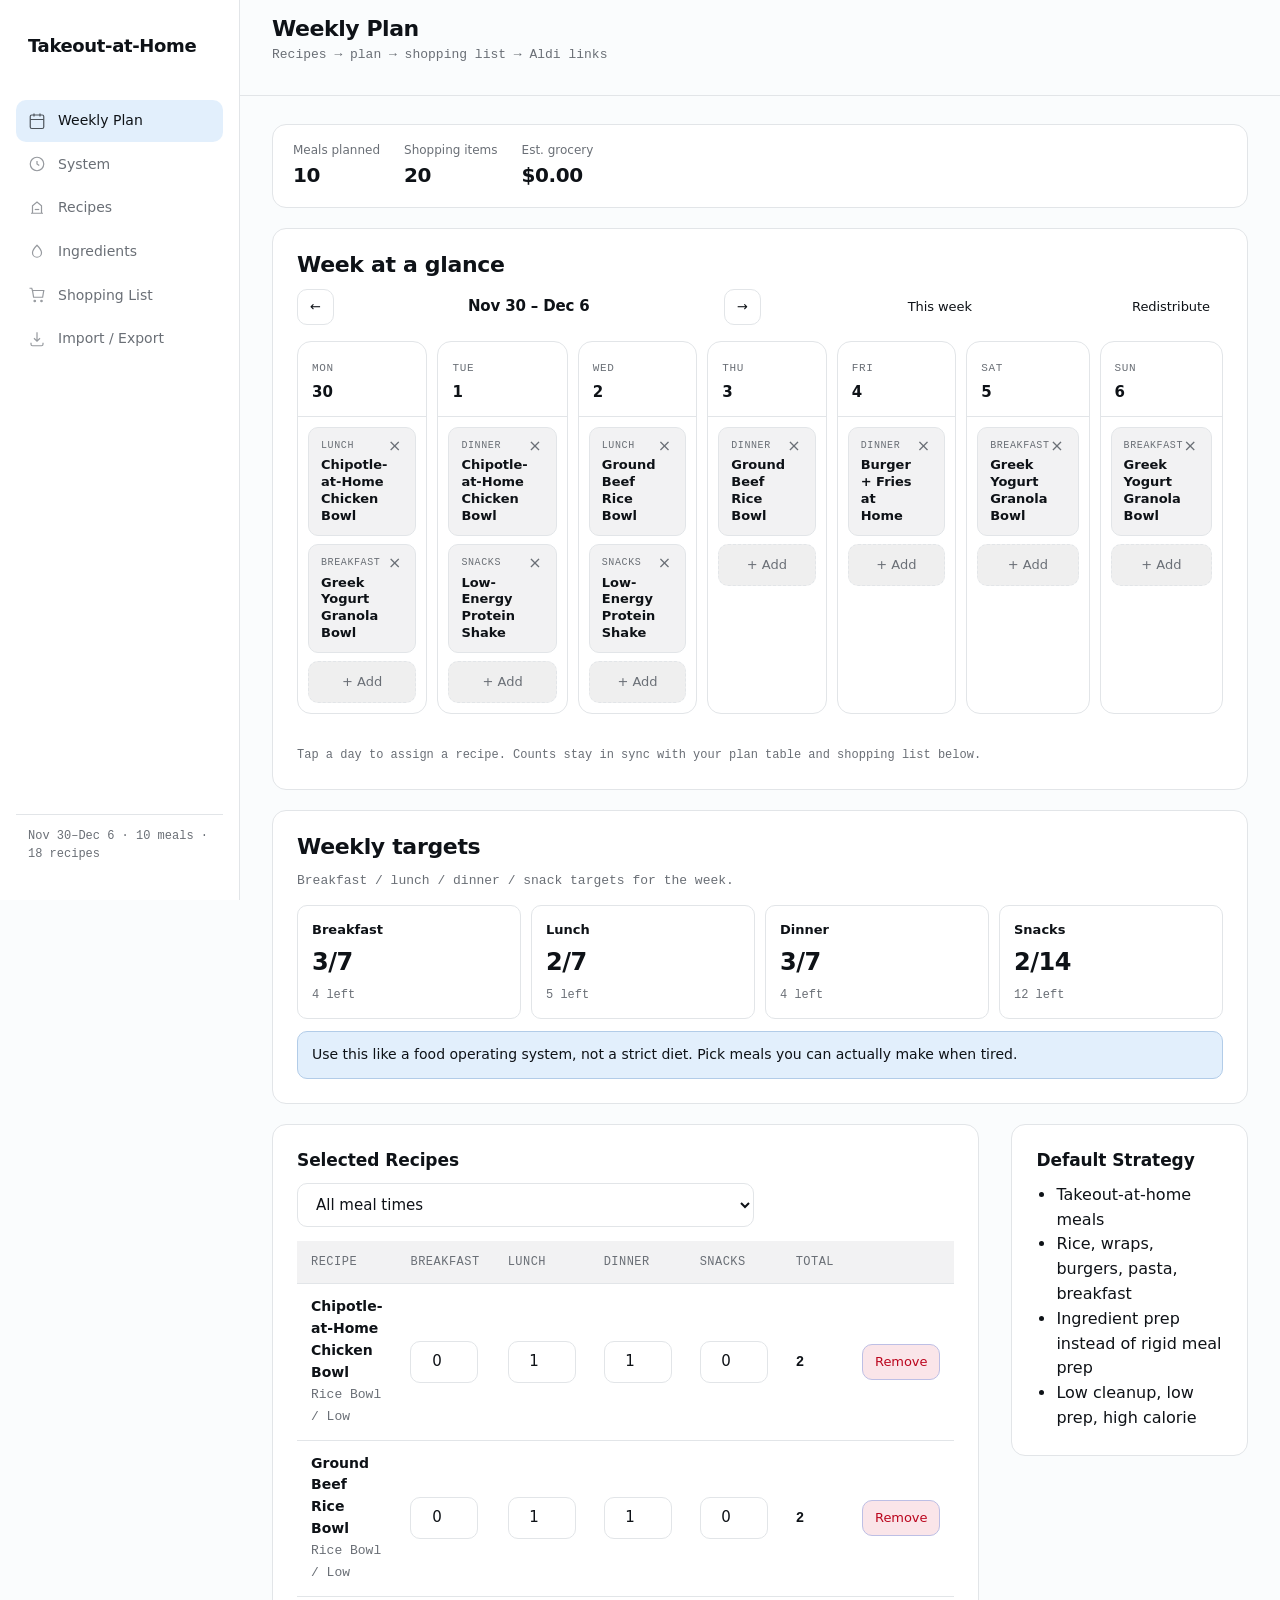
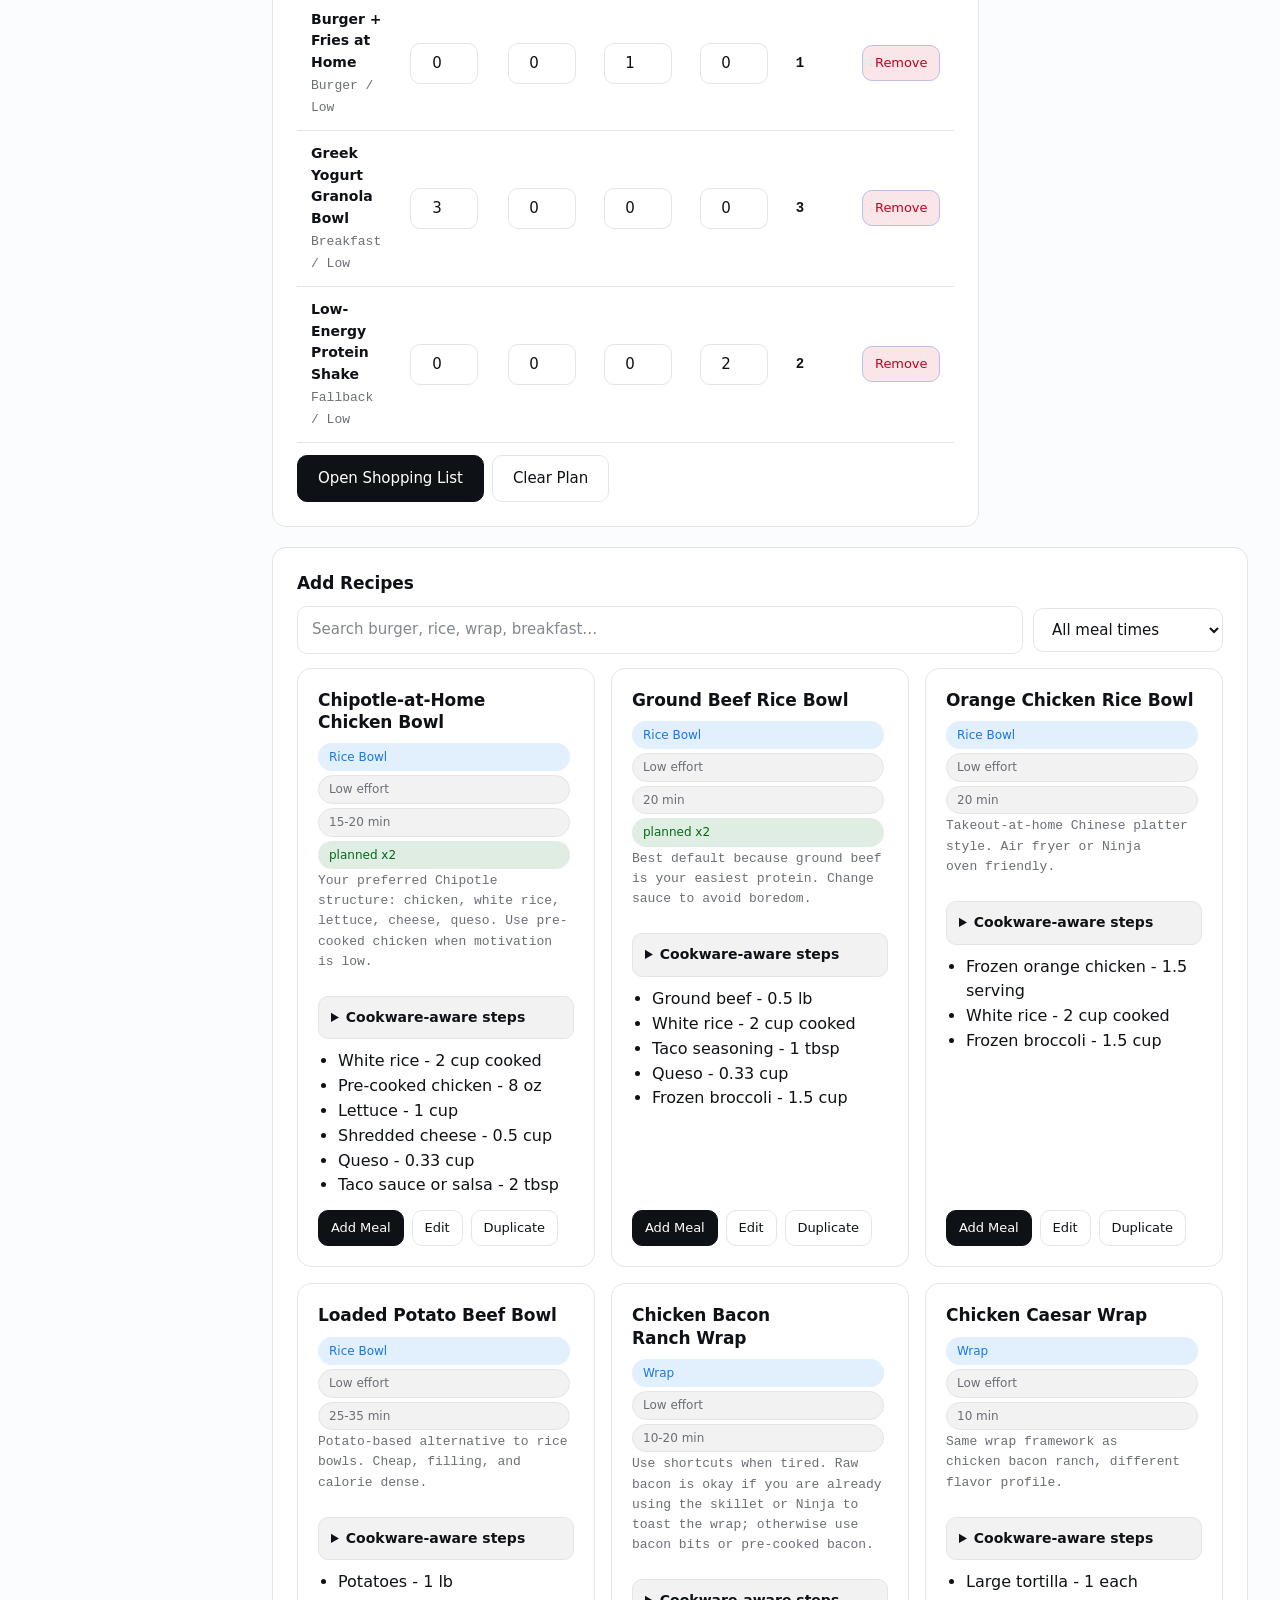
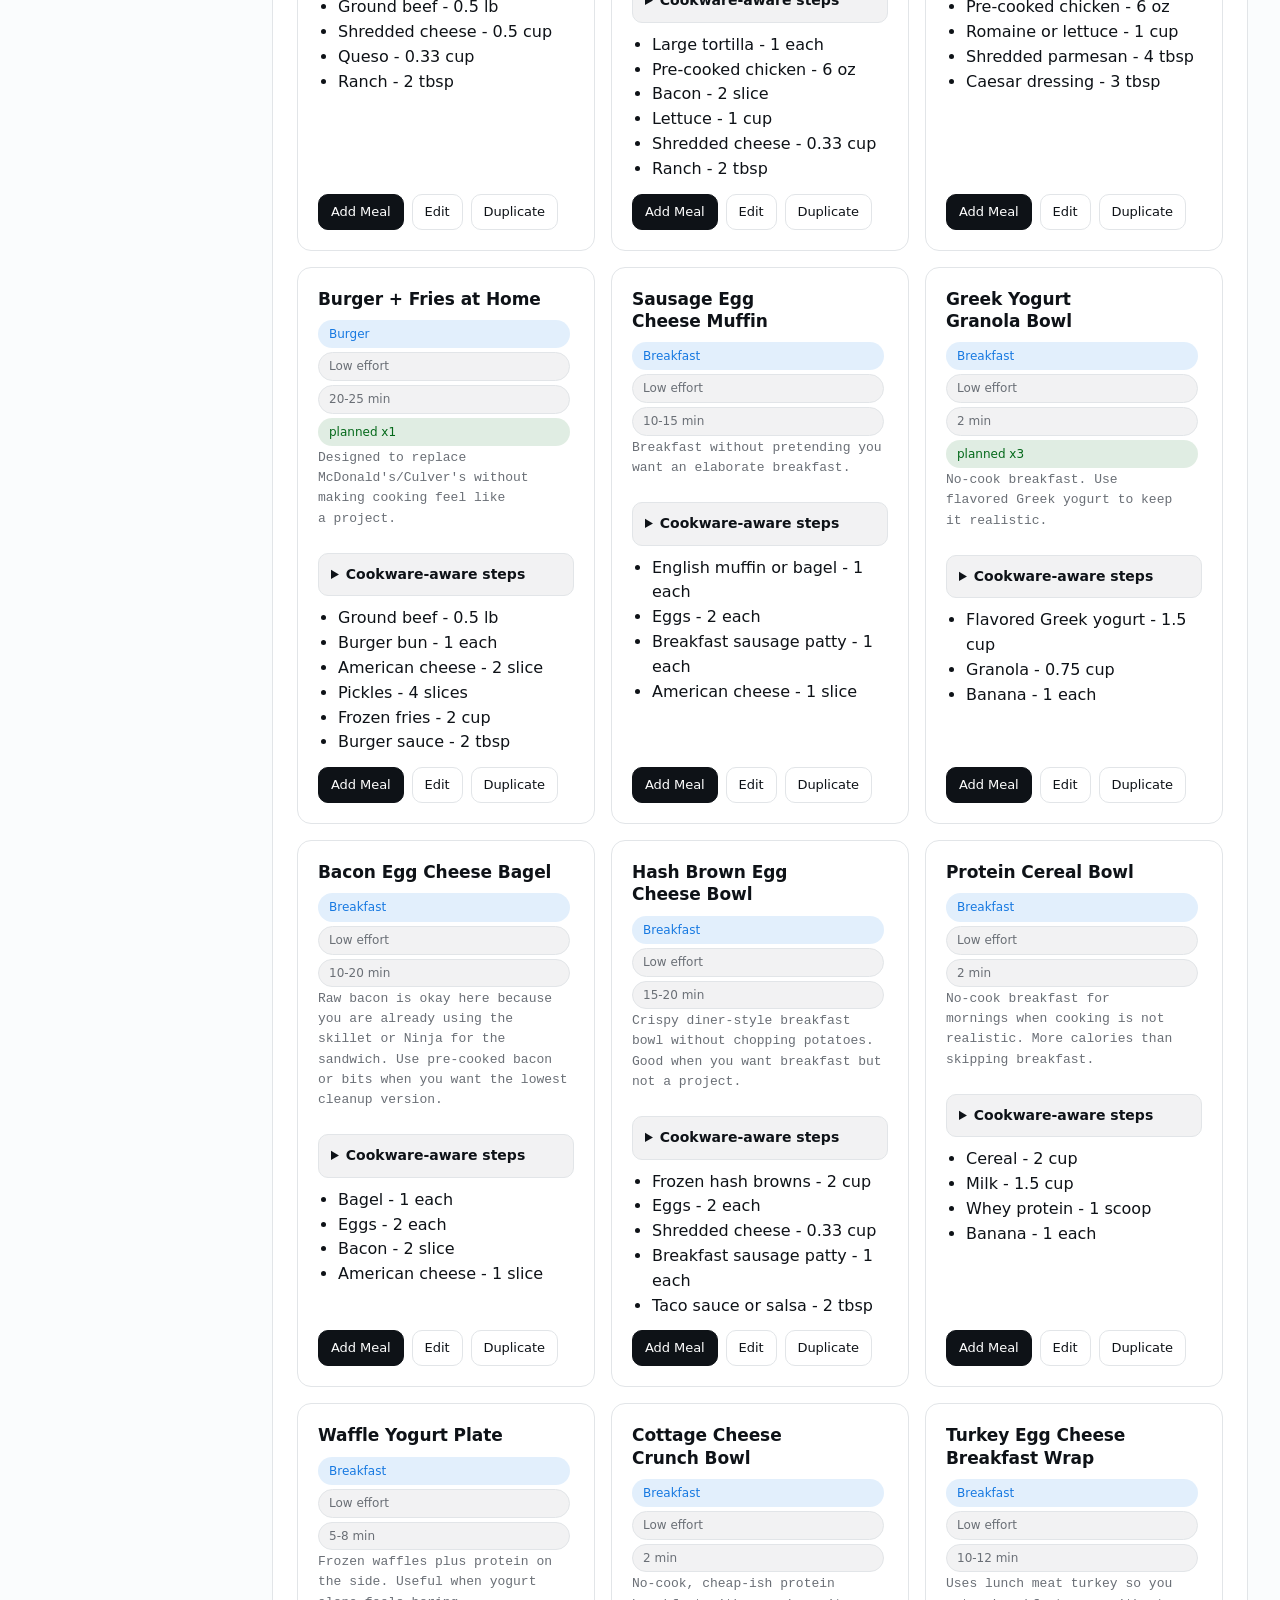
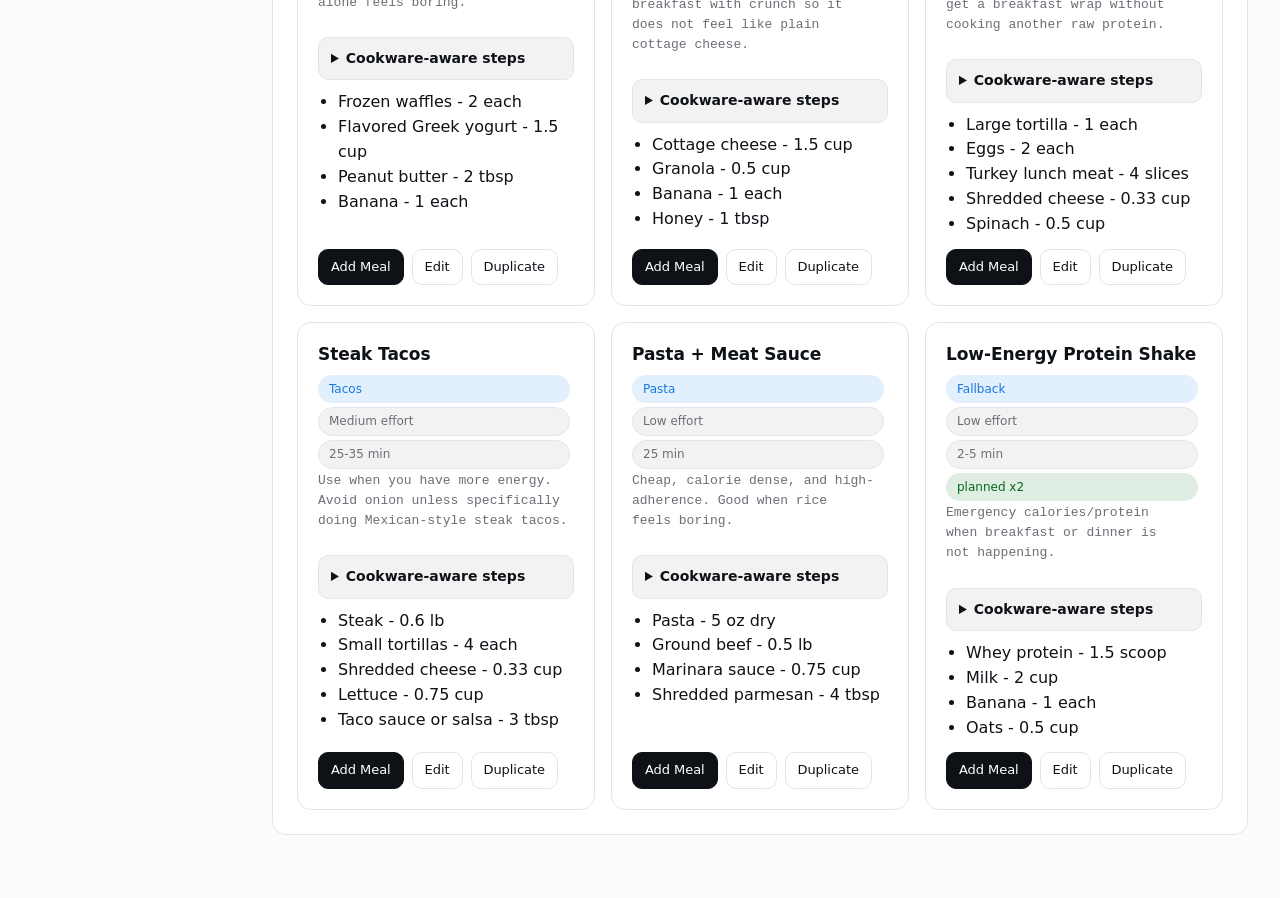
==== commit 087c57f1: "update" ====
--- a/preview.html
+++ b/preview.html
@@ -1,604 +1,12 @@
 <!doctype html>
 <html lang="en">
 <head>
-<meta charset="utf-8">
-<meta name="viewport" content="width=device-width,initial-scale=1">
-<title>Takeout-at-Home Meal Planner</title>
-<style>
-:root{
-  --bg:#f4f6f8;
-  --card:#fff;
-  --text:#111827;
-  --muted:#6b7280;
-  --border:#d1d5db;
-  --accent:#2563eb;
-  --soft:#f9fafb;
-  --green:#15803d;
-  --red:#b91c1c;
-  --shadow:0 1px 3px #00000012;
-  --radius:8px;
-}
-*{box-sizing:border-box}
-body{
-  margin:0;
-  background:var(--bg);
-  color:var(--text);
-  font-family:-apple-system,BlinkMacSystemFont,"Segoe UI",Roboto,Arial,sans-serif;
-  line-height:1.45;
-}
-header{background:#0f172a;color:#fff;padding:22px 24px}
-header h1{margin:0 0 6px;font-size:1.9rem;letter-spacing:0}
-header p{margin:0;color:#cbd5e1}
-.app{max-width:1220px;margin:auto;padding:18px}
-.tabs{
-  display:flex;
-  gap:8px;
-  flex-wrap:wrap;
-  align-items:center;
-  position:sticky;
-  top:0;
-  background:rgba(244,246,248,.96);
-  padding:12px 0;
-  z-index:10;
-}
-.tabbtn{
-  min-height:40px;
-  border:1px solid var(--border);
-  background:#fff;
-  color:var(--text);
-  padding:9px 14px;
-  border-radius:999px;
-  font-weight:800;
-  cursor:pointer;
-}
-.tabbtn.active{background:var(--accent);color:#fff;border-color:var(--accent)}
-.tab{display:none}
-.tab.active{display:block}
-.card{
-  background:var(--card);
-  border:1px solid var(--border);
-  border-radius:var(--radius);
-  box-shadow:var(--shadow);
-  padding:18px;
-  margin-bottom:16px;
-}
-details.card summary{
-  cursor:pointer;
-  list-style:none;
-}
-details.card summary::-webkit-details-marker{display:none}
-details.card summary h2{display:inline;margin:0}
-details.card summary::after{
-  content:'Show';
-  float:right;
-  color:var(--accent);
-  font-weight:800;
-}
-details.card[open] summary{margin-bottom:12px}
-details.card[open] summary::after{content:'Hide'}
-.grid{display:grid;gap:16px;align-items:start}
-.two{grid-template-columns:minmax(0,1fr) minmax(0,1fr)}
-.three{grid-template-columns:repeat(3,minmax(0,1fr))}
-h2,h3{margin:0 0 12px;letter-spacing:0}
-p{margin:0 0 12px}
-ul{margin:10px 0 0;padding-left:20px}
-.muted{color:var(--muted)}
-.note{
-  background:#eff6ff;
-  border:1px solid #bfdbfe;
-  color:#1e3a8a;
-  padding:12px 14px;
-  border-radius:var(--radius);
-  margin:12px 0 0;
-}
-label{display:block;font-weight:750;margin:12px 0 6px}
-input,select,textarea{
-  width:100%;
-  min-height:42px;
-  font:inherit;
-  color:var(--text);
-  border:1px solid var(--border);
-  border-radius:var(--radius);
-  padding:9px 10px;
-  background:#fff;
-}
-input[type="checkbox"]{
-  width:16px;
-  min-height:0;
-  height:16px;
-  margin:0 6px 0 0;
-  vertical-align:-2px;
-}
-textarea{min-height:95px;resize:vertical}
-button{
-  min-height:38px;
-  border:0;
-  border-radius:999px;
-  padding:9px 13px;
-  font-weight:800;
-  cursor:pointer;
-  white-space:nowrap;
-}
-.primary{background:var(--accent);color:#fff}
-.secondary{background:#e5e7eb;color:#111827}
-.green{background:#dcfce7;color:var(--green)}
-.red{background:#fee2e2;color:var(--red)}
-.small{min-height:32px;padding:6px 10px;font-size:.84rem}
-.actions{display:flex;gap:8px;flex-wrap:wrap;align-items:center;margin-top:12px}
-.filterBar{
-  display:grid;
-  grid-template-columns:minmax(0,1fr) minmax(145px,190px);
-  gap:10px;
-  align-items:center;
-}
-.targetGrid{
-  display:grid;
-  grid-template-columns:repeat(auto-fit,minmax(165px,1fr));
-  gap:10px;
-  margin-top:14px;
-}
-.targetBox{
-  border:1px solid var(--border);
-  border-radius:var(--radius);
-  background:#fff;
-  padding:12px;
-}
-.targetBox strong{display:block;margin-bottom:4px}
-.targetCount{font-size:1.4rem;font-weight:850}
-.targetBox.done{border-color:#bbf7d0;background:#f0fdf4}
-.targetBox.over{border-color:#bfdbfe;background:#eff6ff}
-.targetHint{font-size:.86rem;color:var(--muted);margin-top:4px}
-.mealTypeSelect{min-width:130px}
-.mealCountInput{
-  width:68px;
-  min-width:68px;
-  text-align:center;
-}
-.subLinks{
-  display:flex;
-  gap:6px;
-  flex-wrap:wrap;
-  margin-top:6px;
-}
-.subLinks a{
-  background:#f3f4f6;
-  border-radius:999px;
-  padding:2px 8px;
-  font-size:.82rem;
-}
-.recipes{
-  display:grid;
-  grid-template-columns:repeat(auto-fit,minmax(275px,1fr));
-  gap:14px;
-  align-items:stretch;
-}
-.recipe{
-  display:flex;
-  flex-direction:column;
-  min-width:0;
-  background:#fff;
-  border:1px solid var(--border);
-  border-radius:var(--radius);
-  padding:14px;
-  box-shadow:var(--shadow);
-}
-.recipe h3{margin-bottom:8px}
-.recipe p{margin:10px 0 0}
-.recipe ul{margin:12px 0 0}
-.recipe .actions{margin-top:auto;padding-top:12px}
-details.cook{
-  margin-top:12px;
-  border:1px solid var(--border);
-  border-radius:var(--radius);
-  background:var(--soft);
-  padding:10px 12px;
-}
-details.cook summary{
-  cursor:pointer;
-  font-weight:800;
-}
-details.cook ol{margin:10px 0 0;padding-left:20px}
-details.cook li+li{margin-top:6px}
-.systemGrid{
-  display:grid;
-  grid-template-columns:repeat(auto-fit,minmax(240px,1fr));
-  gap:14px;
-}
-.systemBox{
-  border:1px solid var(--border);
-  border-radius:var(--radius);
-  background:#fff;
-  padding:14px;
-}
-.systemBox h3{font-size:1rem}
-.systemBox ul{margin-top:8px}
-.pill{
-  display:inline-flex;
-  align-items:center;
-  width:max-content;
-  max-width:100%;
-  min-height:24px;
-  border-radius:999px;
-  padding:3px 8px;
-  font-size:.78rem;
-  font-weight:800;
-  background:#eef2ff;
-  color:#3730a3;
-  margin:2px 4px 2px 0;
-}
-.pill.gray{background:#f3f4f6;color:#374151}
-.pill.ok{background:#dcfce7;color:#166534}
-.wrap{overflow-x:auto}
-table{
-  width:100%;
-  border-collapse:separate;
-  border-spacing:0;
-  background:#fff;
-  border:1px solid var(--border);
-  border-radius:var(--radius);
-  overflow:hidden;
-}
-th,td{
-  border-bottom:1px solid var(--border);
-  padding:10px;
-  text-align:left;
-  vertical-align:middle;
-}
-th{background:var(--soft);color:#374151;font-size:.9rem}
-tr:last-child td{border-bottom:0}
-td .small{vertical-align:middle}
-td input:not([type="checkbox"]):not([data-count]):not(.mealCountInput),td select{min-width:120px}
-td input[data-count]{min-width:70px;width:70px}
-.shopItem{
-  display:grid;
-  grid-template-columns:32px minmax(180px,1.1fr) minmax(130px,.7fr) minmax(210px,1.15fr) minmax(250px,1.35fr);
-  gap:12px;
-  align-items:center;
-  border:1px solid var(--border);
-  border-radius:var(--radius);
-  background:#fff;
-  padding:12px;
-  margin-bottom:8px;
-}
-.shopItem>div{min-width:0}
-.shopItem>div:first-child{display:flex;align-items:center;justify-content:center}
-.shopItem label{display:inline-flex;align-items:center;margin:0;font-weight:650}
-.shopItem input.meta{margin-top:8px}
-.shopItem.done{opacity:.55;background:#f9fafb}
-.printRow{display:none}
-.shopTotal{
-  display:flex;
-  gap:14px;
-  flex-wrap:wrap;
-  align-items:center;
-  justify-content:space-between;
-  border:1px solid var(--border);
-  border-radius:var(--radius);
-  background:#fff;
-  padding:14px 16px;
-  margin-bottom:16px;
-}
-.shopTotal strong{font-size:1.1rem}
-.money{font-weight:850;color:var(--green)}
-.status{font-size:.86rem;color:var(--muted);margin-top:6px}
-a{color:var(--accent);font-weight:800;text-decoration:none}
-a:hover{text-decoration:underline}
-pre{
-  white-space:pre-wrap;
-  background:#0f172a;
-  color:#e5e7eb;
-  border-radius:var(--radius);
-  padding:14px;
-  min-height:220px;
-  overflow:auto;
-  font:14px ui-monospace,SFMono-Regular,Menlo,Consolas,monospace;
-}
-@media(max-width:1050px){
-  .shopItem{grid-template-columns:32px minmax(220px,1fr) minmax(170px,.8fr)}
-  .shopItem>div:nth-child(4),.shopItem>div:nth-child(5){grid-column:2 / -1}
-}
-@media(max-width:850px){
-  .app{padding:14px}
-  .two,.three{grid-template-columns:1fr}
-  .filterBar{grid-template-columns:1fr}
-  .recipes{grid-template-columns:1fr}
-  .shopItem{grid-template-columns:28px minmax(0,1fr);align-items:start}
-  .shopItem>div:nth-child(n+3){grid-column:2}
-}
-@media print{
-  @page{margin:.45in}
-  body{background:#fff;color:#111;font-size:10pt;line-height:1.25}
-  header,.tabs,.noPrint,button,input,textarea,select{display:none!important}
-  .tab{display:none!important}
-  #shopping{display:block!important}
-  .app{max-width:none;padding:0}
-  #shopping>.card{padding:0 0 8px;margin:0 0 8px;border:0}
-  #shopping>.card p{display:none}
-  .shopTotal{padding:8px 0;margin:0 0 10px;border:0;border-bottom:1px solid #999;border-radius:0}
-  .shopTotal .targetHint{display:none}
-  .card{box-shadow:none;border:0;padding:0;margin:0 0 10px;break-inside:auto}
-  .card h3{font-size:11pt;margin:12px 0 4px;padding-bottom:3px;border-bottom:1px solid #bbb}
-  .shopItem{
-    display:block;
-    border:0;
-    border-bottom:1px solid #ddd;
-    border-radius:0;
-    padding:4px 0;
-    margin:0;
-    break-inside:avoid;
-    opacity:1!important;
-    background:#fff!important;
-    box-shadow:none;
-  }
-  .shopItem>div:not(.printRow){display:none!important}
-  .printRow{
-    display:grid!important;
-    grid-template-columns:minmax(0,1.2fr) 72px minmax(0,2fr);
-    gap:10px;
-    align-items:start;
-  }
-  .printName{font-weight:700}
-  .printPrice{font-weight:700;text-align:right;color:#111}
-  .printLink{font-size:8.5pt;word-break:break-all;color:#111;font-weight:400;text-decoration:none}
-  a{color:#111;text-decoration:none}
-}
-</style>
+  <meta charset="utf-8">
+  <meta http-equiv="refresh" content="0;url=index.html">
+  <title>Redirecting…</title>
+  <script>location.replace('index.html');</script>
 </head>
 <body>
-<header><h1>Takeout-at-Home Meal Planner</h1><p>Recipes → weekly plan → combined shopping list → Aldi/product links you can verify and save.</p></header>
-<main class="app">
-<nav class="tabs noPrint"><button class="tabbtn active" data-tab="plan">Weekly Plan</button><button class="tabbtn" data-tab="system">System</button><button class="tabbtn" data-tab="recipes">Recipes</button><button class="tabbtn" data-tab="ingredients">Ingredients + Links</button><button class="tabbtn" data-tab="shopping">Shopping List</button><button class="tabbtn" data-tab="backup">Export / Backup</button></nav>
-
-<section id="plan" class="tab active">
-<div class="card"><h2>Weekly Plan</h2><p class="muted">Add meals, mark each recipe as breakfast/lunch/dinner/snack, and the weekly targets update automatically.</p><div id="targetSummary" class="targetGrid"></div><div class="note">Use this like a food operating system, not a strict diet. Pick meals you can actually make when tired.</div></div>
-<div class="grid two"><div class="card"><h3>Selected Recipes</h3><div class="filterBar" style="margin-bottom:14px"><select id="plannedMealFilter" aria-label="Filter selected recipes by meal time"><option value="">All meal times</option><option value="breakfast">Breakfast</option><option value="lunch">Lunch</option><option value="dinner">Dinner</option><option value="snack">Snacks</option></select></div><div id="planned"></div><div class="actions"><button class="primary" id="openShopping">Open Shopping List</button><button class="secondary" id="clearPlan">Clear Plan</button></div></div><div class="card"><h3>Default Strategy</h3><ul><li>Takeout-at-home meals</li><li>Rice, wraps, burgers, pasta, breakfast</li><li>Ingredient prep instead of rigid meal prep</li><li>Low cleanup, low prep, high calorie</li></ul></div></div>
-<div class="card"><h3>Add Recipes</h3><div class="filterBar"><input id="planSearch" placeholder="Search burger, rice, wrap, breakfast..."><select id="planMealFilter" aria-label="Filter recipes by meal time"><option value="">All meal times</option><option value="breakfast">Breakfast</option><option value="lunch">Lunch</option><option value="dinner">Dinner</option><option value="snack">Snacks</option></select></div><div id="planRecipes" class="recipes" style="margin-top:14px"></div></div>
-</section>
-
-<section id="system" class="tab">
-<div class="card"><h2>Meal System</h2><p class="muted">Built around weight gain, steady energy, low cleanup, Aldi-first shopping, and meals that feel like takeout at home.</p><div class="note">Default rule: if a meal needs chopping, thawing, or more than two pans on a weekday, simplify it before cooking.</div></div>
-<div class="systemGrid">
-<div class="systemBox"><h3>Targets</h3><ul><li>Gain from 125 toward 150-160 lb</li><li>Aim around 150g protein/day</li><li>Use calorie-dense add-ons: cheese, queso, milk, rice, potatoes, granola</li><li>Breakfast counts even when tiny</li></ul></div>
-<div class="systemBox"><h3>Cookware Map</h3><ul><li>Induction burner: beef, eggs, pasta, steak</li><li>Ninja XL: fries, orange chicken, potatoes, toasted wraps, pizza-style foods</li><li>Microwave: weak but useful for rice, queso, leftovers</li><li>Blender: protein shakes when cooking is not happening</li><li>Slow cooker: optional fish fallback, not a daily dependency</li></ul></div>
-<div class="systemBox"><h3>Weekday Rules</h3><ul><li>Max two pots or pans</li><li>Use pre-cooked chicken unless you specifically have energy</li><li>No mushrooms, tuna, sushi, or onions by default</li><li>Leftovers are only expected for one or two days</li></ul></div>
-<div class="systemBox"><h3>Prep Staples</h3><ul><li>Ground beef: cook 1 lb, use for bowls, burgers, pasta, potatoes</li><li>Rice: make or buy enough for 2-3 bowls</li><li>Lettuce/spinach: bagged greens beat chopping</li><li>Sauces prevent boredom: queso, ranch, Caesar, burger sauce, taco sauce</li></ul></div>
-<div class="systemBox"><h3>Breakfast Ladder</h3><ul><li>2 minutes: yogurt, granola, banana</li><li>5 minutes: protein shake with milk, banana, oats</li><li>10 minutes: sausage egg cheese muffin</li><li>No appetite: milk or shake still moves the day forward</li></ul></div>
-<div class="systemBox"><h3>Failure Plan</h3><ul><li>Too tired: choose shake, cereal, frozen meal, or orange chicken bowl</li><li>Forgot prep: use microwave rice or tortillas</li><li>Bored: swap sauce before swapping the whole meal</li><li>Cleanup dread: pick Ninja XL plus one bowl</li></ul></div>
-</div>
-</section>
-
-<section id="recipes" class="tab">
-<div class="grid two"><div class="card"><h2>Recipe Library</h2><div class="filterBar"><input id="recipeSearch" placeholder="Search recipes..."><select id="recipeMealFilter" aria-label="Filter recipe library by meal time"><option value="">All meal times</option><option value="breakfast">Breakfast</option><option value="lunch">Lunch</option><option value="dinner">Dinner</option><option value="snack">Snacks</option></select></div><div id="recipeList" class="recipes" style="margin-top:14px"></div></div>
-<div class="card"><h2 id="editTitle">Add / Edit Recipe</h2><input id="rid" type="hidden"><label>Name</label><input id="rname"><div class="grid two"><div><label>Category</label><select id="rcat"><option>Rice Bowl</option><option>Wrap</option><option>Burger</option><option>Breakfast</option><option>Pasta</option><option>Tacos</option><option>Fallback</option><option>Other</option></select></div><div><label>Effort</label><select id="reffort"><option>Low</option><option>Medium</option><option>High</option></select></div></div><div class="grid two"><div><label>Cook time</label><input id="rtime" placeholder="20 min"></div><div><label>Base servings</label><input id="rserv" type="number" min="1" value="1"></div></div><label>Notes</label><textarea id="rnotes"></textarea><label>Instructions</label><textarea id="rinst"></textarea><label>Ingredients</label><p class="muted">One per line: <b>name | quantity | unit | type | notes</b></p><textarea id="rings" style="min-height:190px" placeholder="Ground beef | 0.5 | lb | Protein | easiest protein"></textarea><div class="actions"><button class="primary" id="saveRecipe">Save Recipe</button><button class="secondary" id="newRecipe">New Blank</button><button class="red" id="deleteRecipe">Delete</button></div></div></div>
-</section>
-
-<section id="ingredients" class="tab">
-<div class="card"><h2>Ingredients + Aldi Links</h2><p class="muted">Paste direct product links as you verify them. Add the whole package price, package size, and a grocery-style package unit: oz, lb, count, fl oz, cup, or tbsp. Example: bacon = $5.99, 10, count.</p><div class="grid two"><div><label>Search prefix</label><input id="searchPrefix"></div><div><label>Search suffix</label><input id="searchSuffix"></div></div><div class="actions"><button class="secondary" id="saveSearch">Save Search Settings</button><button class="secondary" id="resetSearch">Reset to Google Aldi Search</button></div></div>
-<div class="card"><h3>Ingredient Database</h3><input id="ingSearch" placeholder="Search ingredients..."><div class="wrap" style="margin-top:14px"><table><thead><tr><th>Ingredient</th><th>Type</th><th>Search Term</th><th>Product URL</th><th>Substitute Links</th><th>Package Price</th><th>Package Size</th><th>Package Unit</th><th>Store Notes</th><th>Verified</th><th>Open</th></tr></thead><tbody id="ingRows"></tbody></table></div></div>
-</section>
-
-<section id="shopping" class="tab"><div class="card"><h2>Shopping List</h2><p class="muted">Grouped by ingredient type. Costs round up to whole packages and handle basic conversions like lb to oz, cup to fl oz, and slice/each/serving to count. Check off “already have” or “bought.”</p><div class="actions noPrint"><button class="primary" id="copyList">Copy List</button><button class="secondary" id="downloadList">Download TXT</button><button class="secondary" onclick="window.print()">Print / Save PDF</button><button class="secondary" id="clearChecks">Clear Checkboxes</button></div></div><div id="shopList"></div></section>
-
-<section id="backup" class="tab"><div class="grid two"><details class="card"><summary><h2>Export</h2></summary><div class="actions"><button class="primary" id="copyExport">Copy Plan</button><button class="secondary" id="downloadExport">Download Plan TXT</button><button class="secondary" id="downloadJson">Download App Backup JSON</button></div><pre id="exportBox"></pre></details><details class="card"><summary><h2>Import Backup</h2></summary><textarea id="importBox" placeholder="Paste JSON backup here..."></textarea><div class="actions"><button class="primary" id="importJson">Import JSON</button><button class="secondary" id="refreshStarter">Refresh Starter Recipes</button><button class="red" id="resetApp">Reset Starter Data</button></div><p id="backupStatus" class="status"></p></details></div><details class="card" open><summary><h2>Recipe JSON Import / Export</h2></summary><p class="muted">Paste recipe JSON to add or update recipes. Matching ids update existing recipes; missing ids are generated from the recipe name.</p><div class="actions"><button class="secondary" id="copyRecipeFormat">Copy Format</button><button class="secondary" id="downloadRecipeFormat">Download Format JSON</button><button class="secondary" id="downloadRecipesJson">Download My Recipes JSON</button></div><textarea id="recipeImportBox" placeholder="Paste recipe JSON here..."></textarea><div class="actions"><button class="primary" id="importRecipesJson">Import Recipes</button></div><p id="recipeImportStatus" class="status"></p><pre id="recipeFormatBox"></pre></details></section>
-</main>
-
-<script>
-const KEY='takeoutHomePlanner_v1';
-const cats=['Protein','Carb','Vegetable','Dairy','Sauce/Condiment','Frozen','Breakfast','Snack','Pantry','Produce','Other'];
-const pkgUnits=['','oz','lb','count','fl oz','cup','tbsp'];
-const recipeFieldIds=new Set(['rname','rcat','reffort','rtime','rserv','rnotes','rinst','rings']);
-const mealTypes={breakfast:'Breakfast',lunch:'Lunch',dinner:'Dinner',snack:'Snacks'};
-const mealTargets={breakfast:7,lunch:7,dinner:7,snack:14};
-const defaultPrefix='https://www.google.com/search?q=site%3Aaldi.us%20';
-const defaultSuffix='%20ALDI';
-const STARTER_VERSION=8;
-const seedMeals=[
-{id:'chipotle-bowl',name:'Chipotle-at-Home Chicken Bowl',category:'Rice Bowl',effort:'Low',cookTime:'15-20 min',notes:'Your preferred Chipotle structure: chicken, white rice, lettuce, cheese, queso. Use pre-cooked chicken when motivation is low.',ingredients:[{name:'White rice',qty:2,unit:'cup cooked',type:'Carb'},{name:'Pre-cooked chicken',qty:8,unit:'oz',type:'Protein'},{name:'Lettuce',qty:1,unit:'cup',type:'Vegetable'},{name:'Shredded cheese',qty:.5,unit:'cup',type:'Dairy'},{name:'Queso',qty:.33,unit:'cup',type:'Sauce/Condiment'},{name:'Taco sauce or salsa',qty:2,unit:'tbsp',type:'Sauce/Condiment'}]},
-{id:'beef-rice-bowl',name:'Ground Beef Rice Bowl',category:'Rice Bowl',effort:'Low',cookTime:'20 min',notes:'Best default because ground beef is your easiest protein. Change sauce to avoid boredom.',ingredients:[{name:'Ground beef',qty:.5,unit:'lb',type:'Protein'},{name:'White rice',qty:2,unit:'cup cooked',type:'Carb'},{name:'Taco seasoning',qty:1,unit:'tbsp',type:'Pantry'},{name:'Queso',qty:.33,unit:'cup',type:'Sauce/Condiment'},{name:'Frozen broccoli',qty:1.5,unit:'cup',type:'Frozen'}]},
-{id:'orange-chicken-rice',name:'Orange Chicken Rice Bowl',category:'Rice Bowl',effort:'Low',cookTime:'20 min',notes:'Takeout-at-home Chinese platter style. Air fryer or Ninja oven friendly.',ingredients:[{name:'Frozen orange chicken',qty:1.5,unit:'serving',type:'Frozen'},{name:'White rice',qty:2,unit:'cup cooked',type:'Carb'},{name:'Frozen broccoli',qty:1.5,unit:'cup',type:'Frozen'}]},
-{id:'loaded-potato-beef-bowl',name:'Loaded Potato Beef Bowl',category:'Rice Bowl',effort:'Low',cookTime:'25-35 min',notes:'Potato-based alternative to rice bowls. Cheap, filling, and calorie dense.',ingredients:[{name:'Potatoes',qty:1,unit:'lb',type:'Carb'},{name:'Ground beef',qty:.5,unit:'lb',type:'Protein'},{name:'Shredded cheese',qty:.5,unit:'cup',type:'Dairy'},{name:'Queso',qty:.33,unit:'cup',type:'Sauce/Condiment'},{name:'Ranch',qty:2,unit:'tbsp',type:'Sauce/Condiment'}]},
-{id:'chicken-bacon-ranch-wrap',name:'Chicken Bacon Ranch Wrap',category:'Wrap',effort:'Low',cookTime:'10-20 min',notes:'Use shortcuts when tired. Raw bacon is okay if you are already using the skillet or Ninja to toast the wrap; otherwise use bacon bits or pre-cooked bacon.',ingredients:[{name:'Large tortilla',qty:1,unit:'each',type:'Carb'},{name:'Pre-cooked chicken',qty:6,unit:'oz',type:'Protein'},{name:'Bacon',qty:2,unit:'slice',type:'Protein'},{name:'Lettuce',qty:1,unit:'cup',type:'Vegetable'},{name:'Shredded cheese',qty:.33,unit:'cup',type:'Dairy'},{name:'Ranch',qty:2,unit:'tbsp',type:'Sauce/Condiment'}]},
-{id:'chicken-caesar-wrap',name:'Chicken Caesar Wrap',category:'Wrap',effort:'Low',cookTime:'10 min',notes:'Same wrap framework as chicken bacon ranch, different flavor profile.',ingredients:[{name:'Large tortilla',qty:1,unit:'each',type:'Carb'},{name:'Pre-cooked chicken',qty:6,unit:'oz',type:'Protein'},{name:'Romaine or lettuce',qty:1,unit:'cup',type:'Vegetable'},{name:'Shredded parmesan',qty:4,unit:'tbsp',type:'Dairy'},{name:'Caesar dressing',qty:3,unit:'tbsp',type:'Sauce/Condiment'}]},
-{id:'burger-fries',name:'Burger + Fries at Home',category:'Burger',effort:'Low',cookTime:'20-25 min',notes:"Designed to replace McDonald's/Culver's without making cooking feel like a project.",ingredients:[{name:'Ground beef',qty:.5,unit:'lb',type:'Protein'},{name:'Burger bun',qty:1,unit:'each',type:'Carb'},{name:'American cheese',qty:2,unit:'slice',type:'Dairy'},{name:'Pickles',qty:4,unit:'slices',type:'Sauce/Condiment'},{name:'Frozen fries',qty:2,unit:'cup',type:'Frozen'},{name:'Burger sauce',qty:2,unit:'tbsp',type:'Sauce/Condiment'}]},
-{id:'sausage-egg-cheese',name:'Sausage Egg Cheese Muffin',category:'Breakfast',effort:'Low',cookTime:'10-15 min',notes:'Breakfast without pretending you want an elaborate breakfast.',ingredients:[{name:'English muffin or bagel',qty:1,unit:'each',type:'Carb'},{name:'Eggs',qty:2,unit:'each',type:'Protein'},{name:'Breakfast sausage patty',qty:1,unit:'each',type:'Protein'},{name:'American cheese',qty:1,unit:'slice',type:'Dairy'}]},
-{id:'yogurt-granola-bowl',name:'Greek Yogurt Granola Bowl',category:'Breakfast',effort:'Low',cookTime:'2 min',notes:'No-cook breakfast. Use flavored Greek yogurt to keep it realistic.',ingredients:[{name:'Flavored Greek yogurt',qty:1.5,unit:'cup',type:'Dairy'},{name:'Granola',qty:.75,unit:'cup',type:'Breakfast'},{name:'Banana',qty:1,unit:'each',type:'Produce'}]},
-{id:'bacon-egg-cheese-bagel',name:'Bacon Egg Cheese Bagel',category:'Breakfast',effort:'Low',cookTime:'10-20 min',notes:'Raw bacon is okay here because you are already using the skillet or Ninja for the sandwich. Use pre-cooked bacon or bits when you want the lowest cleanup version.',ingredients:[{name:'Bagel',qty:1,unit:'each',type:'Carb'},{name:'Eggs',qty:2,unit:'each',type:'Protein'},{name:'Bacon',qty:2,unit:'slice',type:'Protein'},{name:'American cheese',qty:1,unit:'slice',type:'Dairy'}]},
-{id:'hashbrown-egg-cheese-bowl',name:'Hash Brown Egg Cheese Bowl',category:'Breakfast',effort:'Low',cookTime:'15-20 min',notes:'Crispy diner-style breakfast bowl without chopping potatoes. Good when you want breakfast but not a project.',ingredients:[{name:'Frozen hash browns',qty:2,unit:'cup',type:'Frozen'},{name:'Eggs',qty:2,unit:'each',type:'Protein'},{name:'Shredded cheese',qty:.33,unit:'cup',type:'Dairy'},{name:'Breakfast sausage patty',qty:1,unit:'each',type:'Protein'},{name:'Taco sauce or salsa',qty:2,unit:'tbsp',type:'Sauce/Condiment'}]},
-{id:'protein-cereal-bowl',name:'Protein Cereal Bowl',category:'Breakfast',effort:'Low',cookTime:'2 min',notes:'No-cook breakfast for mornings when cooking is not realistic. More calories than skipping breakfast.',ingredients:[{name:'Cereal',qty:2,unit:'cup',type:'Breakfast'},{name:'Milk',qty:1.5,unit:'cup',type:'Dairy'},{name:'Whey protein',qty:1,unit:'scoop',type:'Protein'},{name:'Banana',qty:1,unit:'each',type:'Produce'}]},
-{id:'waffle-yogurt-plate',name:'Waffle Yogurt Plate',category:'Breakfast',effort:'Low',cookTime:'5-8 min',notes:'Frozen waffles plus protein on the side. Useful when yogurt alone feels boring.',ingredients:[{name:'Frozen waffles',qty:2,unit:'each',type:'Frozen'},{name:'Flavored Greek yogurt',qty:1.5,unit:'cup',type:'Dairy'},{name:'Peanut butter',qty:2,unit:'tbsp',type:'Pantry'},{name:'Banana',qty:1,unit:'each',type:'Produce'}]},
-{id:'cottage-cheese-crunch-bowl',name:'Cottage Cheese Crunch Bowl',category:'Breakfast',effort:'Low',cookTime:'2 min',notes:'No-cook, cheap-ish protein breakfast with crunch so it does not feel like plain cottage cheese.',ingredients:[{name:'Cottage cheese',qty:1.5,unit:'cup',type:'Dairy'},{name:'Granola',qty:.5,unit:'cup',type:'Breakfast'},{name:'Banana',qty:1,unit:'each',type:'Produce'},{name:'Honey',qty:1,unit:'tbsp',type:'Pantry'}]},
-{id:'turkey-egg-cheese-wrap',name:'Turkey Egg Cheese Breakfast Wrap',category:'Breakfast',effort:'Low',cookTime:'10-12 min',notes:'Uses lunch meat turkey so you get a breakfast wrap without cooking another raw protein.',ingredients:[{name:'Large tortilla',qty:1,unit:'each',type:'Carb'},{name:'Eggs',qty:2,unit:'each',type:'Protein'},{name:'Turkey lunch meat',qty:4,unit:'slices',type:'Protein'},{name:'Shredded cheese',qty:.33,unit:'cup',type:'Dairy'},{name:'Spinach',qty:.5,unit:'cup',type:'Vegetable'}]},
-{id:'steak-tacos',name:'Steak Tacos',category:'Tacos',effort:'Medium',cookTime:'25-35 min',notes:'Use when you have more energy. Avoid onion unless specifically doing Mexican-style steak tacos.',ingredients:[{name:'Steak',qty:.6,unit:'lb',type:'Protein'},{name:'Small tortillas',qty:4,unit:'each',type:'Carb'},{name:'Shredded cheese',qty:.33,unit:'cup',type:'Dairy'},{name:'Lettuce',qty:.75,unit:'cup',type:'Vegetable'},{name:'Taco sauce or salsa',qty:3,unit:'tbsp',type:'Sauce/Condiment'}]},
-{id:'pasta-meat-sauce',name:'Pasta + Meat Sauce',category:'Pasta',effort:'Low',cookTime:'25 min',notes:'Cheap, calorie dense, and high-adherence. Good when rice feels boring.',ingredients:[{name:'Pasta',qty:5,unit:'oz dry',type:'Carb'},{name:'Ground beef',qty:.5,unit:'lb',type:'Protein'},{name:'Marinara sauce',qty:.75,unit:'cup',type:'Sauce/Condiment'},{name:'Shredded parmesan',qty:4,unit:'tbsp',type:'Dairy'}]},
-{id:'protein-shake',name:'Low-Energy Protein Shake',category:'Fallback',effort:'Low',cookTime:'2-5 min',notes:'Emergency calories/protein when breakfast or dinner is not happening.',ingredients:[{name:'Whey protein',qty:1.5,unit:'scoop',type:'Protein'},{name:'Milk',qty:2,unit:'cup',type:'Dairy'},{name:'Banana',qty:1,unit:'each',type:'Produce'},{name:'Oats',qty:.5,unit:'cup',type:'Breakfast'}]}
-];
-const seedInstructions={
-'chipotle-bowl':`Use the lowest-friction rice option first. Microwave rice is fine. If cooking dry rice: add 1 cup white rice and 1.5 cups water to a small pot, bring to a boil on the induction burner, cover, turn to low, cook 15 minutes, then rest 5 minutes.
-Put 8 oz pre-cooked chicken in a bowl or skillet. Microwave 60-90 seconds, or warm in a skillet on medium heat for 3-5 minutes. Add a small splash of water if it looks dry.
-Warm queso in a small microwave-safe cup for 20-30 seconds. Stir. If still cold, heat 10-15 seconds more.
-Build the bowl in this order so it feels like Chipotle: rice on bottom, chicken, lettuce, shredded cheese, queso, then taco sauce or salsa.
-Beginner cue: everything is already cooked except the rice. You are mainly reheating and assembling.
-Cleanup target: one bowl, one spoon, plus either one rice pot or one microwave rice pouch.`,
-'beef-rice-bowl':`If you have energy, cook 1 lb ground beef even if the recipe uses less. The extra becomes tomorrow's bowl, pasta, potato bowl, or burger-style bowl.
-Start rice first. Use microwave rice, or cook dry rice in a small pot with 1 cup rice and 1.5 cups water: boil, cover, low heat 15 minutes, rest 5 minutes. Use about 2 cups cooked rice in the bowl.
-Place the ground beef block in a skillet on the induction burner. Set heat to medium. Let it sit untouched for 2-3 minutes so the bottom browns.
-Use a spatula to break the beef into small crumbles about dime to quarter size. Keep stirring and breaking it up for 5-8 minutes until no pink remains. If you use a thermometer, ground beef should hit 160 F.
-Sprinkle taco seasoning over the beef. Add 1-2 tbsp water, stir, and cook 1-2 minutes until the seasoning coats the meat instead of looking powdery.
-Microwave frozen broccoli in a covered bowl with a splash of water for 2-4 minutes. Because your microwave is weak, add 30 second rounds until hot.
-Build the bowl: about 2 cups cooked rice, beef, broccoli, queso. Change the sauce when bored: taco sauce, ranch, burger sauce, or teriyaki.
-Cleanup target: one skillet, one rice pot or pouch, one bowl.`,
-'orange-chicken-rice':`Start rice first. Use microwave rice when tired, or cook dry rice in a small pot: 1 cup rice, 1.5 cups water, boil, cover, low heat 15 minutes, rest 5 minutes. Use about 2 cups cooked rice for the bowl.
-Preheat the Ninja XL if you normally do. Put frozen orange chicken pieces in a single layer in the basket or on the tray. Do not add sauce yet.
-Cook around 380-400 F for 12-16 minutes, shaking or flipping once halfway. Use the bag directions if they differ. The outside should look crisp, not pale and icy.
-Warm the sauce packet in a cup of warm water or microwave it in a microwave-safe bowl for 10-20 seconds. Do not microwave a sealed packet.
-Microwave frozen broccoli with a splash of water for 2-4 minutes, then add 30 second rounds until hot.
-Toss about 1.5 servings of chicken with sauce, then serve over rice with broccoli on the side or mixed in.
-Cleanup target: Ninja basket or tray, one rice container, one bowl.`,
-'loaded-potato-beef-bowl':`Use small or medium potatoes if possible. Wash them, poke each potato 5-6 times with a fork, and microwave on a plate for 5 minutes.
-Flip the potatoes carefully with a fork or towel. Microwave 3-5 minutes more. They are ready when a knife slides into the center without much resistance.
-For crispier potatoes, cut the softened potatoes into rough 1 inch chunks. The exact shape does not matter. Put chunks in the Ninja XL at 400 F for 8-12 minutes.
-Cook ground beef in a skillet on medium induction heat. Let it brown 2 minutes, break it into crumbles, and cook 5-8 minutes until no pink remains.
-Split the potato or add chunks to a bowl. Add beef, shredded cheese, warm queso, and ranch.
-Beginner cue: if the potato is hard in the middle, microwave it more. If the beef is pink, cook it more.
-Cleanup target: one skillet, one plate or bowl, optional Ninja tray.`,
-'chicken-bacon-ranch-wrap':`Choose the bacon path based on equipment. If you are only assembling a cold wrap, use bacon bits or pre-cooked bacon. If you are already using the skillet or Ninja to toast the wrap, raw bacon is okay because it is not adding a separate cooking tool.
-Raw bacon skillet option: cook 2 slices in the skillet on medium heat for 3-5 minutes per side, until browned and crisp enough for you. Move bacon to a paper towel, pour off extra grease carefully, then use the same skillet later to toast the wrap.
-Raw bacon Ninja option: cook 2 slices on the tray around 375-400 F for 6-10 minutes, checking early because bacon can go from perfect to too dark quickly.
-Warm pre-cooked chicken in the microwave for 45-75 seconds, or in the same skillet on medium heat for 3-4 minutes. It only needs to become hot, not brown.
-Lay the tortilla flat on a plate. Spread ranch down the center in a line, leaving about 2 inches empty at the bottom.
-Add lettuce first, then chicken, bacon, and shredded cheese. Keep the pile in the center strip so the wrap can close.
-Fold the bottom of the tortilla up over the filling, fold both sides inward, then roll away from you while keeping the filling tucked in.
-For a crispy wrap, place it seam-side down in a dry skillet on medium heat for 1-2 minutes per side, or in the Ninja XL for 2-4 minutes until lightly browned.
-Cleanup target: one plate plus optional skillet or Ninja tray.`,
-'chicken-caesar-wrap':`Use pre-cooked chicken. If it is cold, microwave 45-75 seconds or warm in a skillet on medium heat for 3-4 minutes.
-Lay the tortilla flat. Spread Caesar dressing down the center, leaving the edges mostly clean so it will not leak.
-Add romaine or bagged lettuce, chicken, and parmesan. Keep the filling in a narrow strip instead of covering the whole tortilla.
-Fold the bottom edge up, fold the left and right sides inward, then roll it tight from bottom to top.
-If you want it toasted, place seam-side down in a dry skillet on medium heat for 1-2 minutes per side, or use the Ninja XL for 2-4 minutes.
-Beginner cue: if the wrap bursts, use less filling next time or eat it like a folded taco. It still counts.
-Cleanup target: one plate plus optional skillet or Ninja tray.`,
-'burger-fries':`Start fries first because they take longest. Put frozen fries in the Ninja XL in a loose single layer. Cook around 400 F for 12-18 minutes, shaking halfway, until crisp enough for you.
-For one larger burger, use about 1/2 lb ground beef. Roll it gently into a ball, then flatten into a patty about 4.5 to 5 inches wide and about 1/2 inch thick. Press a small thumb dent in the center so it does not puff up.
-Heat a skillet on the induction burner to medium or medium-high. Add the patty. It should sizzle, but not smoke aggressively.
-Cook 4-5 minutes on the first side. Flip once. Cook 3-5 minutes on the second side until no pink remains or the center reaches 160 F.
-Add 2 slices of cheese during the last minute so it melts. If it is not melting, cover the pan for 30 seconds.
-Toast the bun in the Ninja XL for 1-2 minutes if you want. Assemble with burger sauce and pickles.
-Low-energy option: skip forming a patty and cook loose beef crumbles. Put them on the bun like a chopped cheese.
-Cleanup target: one skillet, Ninja tray, one plate.`,
-'sausage-egg-cheese':`Start with the bread. Split the English muffin or bagel and toast it in the Ninja XL for 2-4 minutes, or until the edges are lightly crisp.
-Cook the sausage patty according to the package. Skillet method: medium heat, 3-4 minutes per side if pre-cooked, longer if raw. Raw sausage should be browned and reach 160 F.
-For easiest eggs, make scrambled eggs. Crack 2 eggs into a bowl, add a pinch of salt if wanted, and beat with a fork until the yolks and whites are mixed.
-Heat a small skillet on low-medium induction heat. Add a little butter or oil if you have it. Pour in eggs and gently push them around with a spatula for 2-4 minutes until no runny liquid remains.
-Add cheese to the hot eggs or sausage so it melts. Stack muffin, sausage, egg, cheese, and top muffin.
-Sunny-side option: use medium-low heat, crack eggs into the pan, cook 3-5 minutes until whites are set. Cover the pan for 30-60 seconds if the top is too runny.
-Cleanup target: one skillet, one plate, one fork or spatula.`,
-'yogurt-granola-bowl':`Add 1.5 cups flavored Greek yogurt to a bowl. Flavored is fine because the goal is actually eating breakfast.
-Slice banana into coins about 1/4 to 1/2 inch thick. If cutting feels annoying, peel it and break it into chunks by hand.
-Add banana and about 3/4 cup granola on top. Do not add granola early if you hate it soggy.
-If bored, swap banana for berries, cereal, apple slices, or a spoon of peanut butter. Keep the same bowl format.
-Beginner cue: this is a breakfast win even if it feels too easy to count.
-Cleanup target: one bowl, one spoon, optional knife.`,
-'bacon-egg-cheese-bagel':`Choose the bacon path based on equipment. Raw bacon is okay if you are already using the skillet for eggs or the Ninja for the bagel. If you do not want bacon cleanup, use pre-cooked bacon or bacon bits.
-Raw bacon skillet option: cook 2 slices in the skillet on medium heat for 3-5 minutes per side, until browned and crisp enough for you. Move bacon to a paper towel, pour off extra grease carefully, then cook the eggs in the same skillet.
-Raw bacon Ninja option: cook 2 slices on the tray around 375-400 F for 6-10 minutes. Check early. Bacon should be browned and crisp enough for you, not black.
-Split the bagel and toast it in the Ninja XL for 2-4 minutes, or until the edges are lightly crisp.
-Crack 2 eggs into a bowl and beat with a fork until the yolks and whites are mixed. Add a pinch of salt if you want.
-Heat a small skillet on low-medium induction heat. Add a little butter or oil if available. Pour in eggs and gently push them around for 2-4 minutes until no runny liquid remains.
-Warm pre-cooked bacon for 15-30 seconds in the microwave if it is cold. Add cheese to the hot eggs so it melts.
-Assemble bagel, eggs, cheese, and bacon. If the sandwich is too tall, eat it open-faced as two halves.
-Cleanup target: one skillet, one bowl, one plate.`,
-'hashbrown-egg-cheese-bowl':`Start hash browns first because they take longest. Put frozen hash browns in the Ninja XL in a loose layer at about 400 F for 10-15 minutes, shaking or flipping once.
-If using a sausage patty, cook it at the same time if it fits in the Ninja. If cooking in a skillet, use medium heat until browned and hot through. Raw sausage should reach 160 F.
-Crack 2 eggs into a bowl and beat with a fork. For scrambled eggs, use low-medium induction heat and gently push eggs around for 2-4 minutes until no liquid remains.
-Cut or break the sausage into bite-size pieces if using it. Add hash browns to a bowl, then eggs, sausage, shredded cheese, and taco sauce or salsa.
-Beginner cue: hash browns are done when hot and crisp enough for you; eggs are done when they are no longer shiny and wet.
-Cleanup target: Ninja tray, one skillet, one bowl.`,
-'protein-cereal-bowl':`Put cereal in a bowl first.
-In a separate cup, mix 1 scoop whey with 1.5 cups milk. Stir hard with a fork or shake in a covered cup for 15-20 seconds. This prevents powder clumps in the cereal bowl.
-Pour the protein milk over cereal.
-Add banana. Slice it if you want, or break it into chunks by hand if cutting feels annoying.
-If the protein powder makes the milk too thick or sweet, use less powder next time and drink the rest as a quick side shake.
-Cleanup target: one bowl, one spoon, one mixing cup.`,
-'waffle-yogurt-plate':`Put frozen waffles in the Ninja XL and toast for 4-6 minutes, or until hot and crisp at the edges.
-Add 1.5 cups Greek yogurt to the side of the plate or a small bowl. This is the protein part, so do not skip it unless you are pairing the waffles with a shake.
-Spread 2 tbsp peanut butter on the hot waffles. It should soften and spread easier after a few seconds.
-Add banana on the side. Slice it into coins or just eat it whole with the plate.
-Low-energy version: waffles plus yogurt only. That is still much better than no breakfast.
-Cleanup target: one plate, one spoon or butter knife.`,
-'cottage-cheese-crunch-bowl':`Add 1.5 cups cottage cheese to a bowl. If the texture bothers you, use less cottage cheese and more granola at first.
-Add about 1/2 cup granola right before eating so it stays crunchy.
-Add banana in slices or hand-broken chunks. Drizzle honey over the top if you want it sweeter.
-If you get bored of banana, swap in berries, apple slices, cereal, or a spoon of peanut butter.
-Beginner cue: this is a no-cook protein bowl. There is nothing to mess up.
-Cleanup target: one bowl and one spoon.`,
-'turkey-egg-cheese-wrap':`Lay out the tortilla before cooking so assembly is easy while the eggs are hot.
-Crack 2 eggs into a bowl and beat with a fork. Add a pinch of salt if you want.
-Heat a small skillet on low-medium induction heat. Add a little butter or oil if available, then pour in eggs.
-Scramble for 2-4 minutes, gently pushing eggs around until no runny liquid remains. Add shredded cheese at the end so it melts.
-Put 4 turkey slices down the center of the tortilla. Add spinach, then the hot cheesy eggs.
-Fold the bottom up, fold both sides inward, then roll tight. Toast seam-side down in a dry skillet for 1-2 minutes per side if you want it crisp.
-Cleanup target: one skillet, one bowl, one plate.`,
-'steak-tacos':`Use a whole steak and cut it yourself before cooking. Pat it dry with paper towels so it browns instead of steaming.
-Find the grain: look for long muscle lines running across the steak. Cut across those lines, not parallel with them. Cutting across the grain makes the pieces easier to chew.
-Slice the steak into strips about 1/4 to 1/2 inch thick and 2-3 inches long. They do not need to be perfect. If the steak is slippery, cut slower and keep your fingertips tucked back.
-Season the strips with salt, taco seasoning, or both. Use enough to lightly coat the outside, not bury the meat.
-Heat a skillet on the induction burner to medium-high. Let the pan heat for 2 minutes. Add a small amount of oil if the pan is not nonstick.
-Add about 0.6 lb steak strips in one layer. If the pan is crowded, cook in two batches. Cook 2-3 minutes without moving, flip or stir, then cook 1-2 minutes more. Thin strips cook fast.
-Doneness cue: outside browned, inside can be a little pink if you like steak that way. If you want fully done, cook another 1-2 minutes. Rest steak on a plate for 3 minutes.
-Warm tortillas in the same skillet for 20-30 seconds per side. Add steak, cheese, lettuce, and taco sauce. Only add onion if you specifically want Mexican-style tacos.
-Cleanup target: one cutting board, one knife, one skillet, one plate.`,
-'pasta-meat-sauce':`Fill a pot about halfway with water and put it on the induction burner on high. Add salt if you want. Bring it to a boil before adding pasta.
-Add 5 oz dry pasta and stir right away so it does not stick. Cook for the time on the box, usually 8-12 minutes. Taste one piece; it should be soft but not mushy.
-While pasta cooks, put about 1/2 lb ground beef in a skillet on medium heat. Let it brown 2 minutes, then break it into crumbles and cook 5-8 minutes until no pink remains.
-Drain pasta using a colander. If you do not want to use a colander, hold the lid slightly cracked and pour water out carefully.
-Add about 3/4 cup marinara to the beef skillet and heat 2-3 minutes until bubbling gently. Add pasta to the skillet if it fits, or combine everything in the pot.
-Top with parmesan. Add extra cheese or sauce if you need more calories.
-Cleanup target: one pot, one skillet, one bowl. To reduce dishes, eat from the pot if you are alone and tired.`,
-'protein-shake':`Add liquid first so powder does not glue itself to the bottom. Pour 2 cups milk into the blender cup.
-Add 1.5 scoops whey protein. Add banana in 2-3 chunks. Add 1/2 cup oats last so they blend into the liquid.
-Blend 20-40 seconds. If it sounds stuck, stop, shake the cup gently, and blend again. Do not run the blender forever if the blade is not moving.
-Texture fix: if too thick, add more milk. If too thin, add more oats or half a banana.
-Lowest-cleanup version: skip banana and oats, add milk plus whey to a shaker or covered cup, and shake hard for 20 seconds.
-Drink it with granola, cereal, crackers, or a banana if you need more calories and the shake alone is not enough.
-Cleanup target: rinse the blender cup immediately before the protein dries.`
-};
-const seed=seedMeals.map(r=>({id:r.id,name:r.name,cat:r.category,effort:r.effort,time:r.cookTime,serv:1,notes:r.notes,inst:seedInstructions[r.id]||'',ing:r.ingredients.map(i=>({...i,notes:i.notes||''}))}));
-const seedIds=new Set(seed.map(r=>r.id));
-function clone(x){return JSON.parse(JSON.stringify(x))}function norm(s){return String(s||'').trim().toLowerCase().replace(/\s+/g,' ')}function ik(n){return norm(n)}function shopKey(n,u){return ik(n)+'|'+String(u||'').trim().toLowerCase()}function esc(s){return String(s??'').replaceAll('&','&amp;').replaceAll('<','&lt;').replaceAll('>','&gt;').replaceAll('"','&quot;').replaceAll("'",'&#039;')}function qty(n){let x=Number(n);if(Number.isNaN(x))return'';return Math.abs(x-Math.round(x))<.001?String(Math.round(x)):String(Math.round(x*100)/100)}function money(n){if(n===null||n===undefined||n==='')return'--';let x=Number(n);return Number.isFinite(x)?'$'+x.toFixed(2):'--'}function numField(v){let raw=String(v??'').trim();if(raw==='')return null;let x=Number(raw);return Number.isFinite(x)&&x>=0?x:null}function pkgPrice(m){return numField(m?.pkgPrice)}function unitNorm(s){let u=norm(s).replace(/\.$/,'').replace(/\b(cooked|dry)\b/g,'').trim();let map={'fluid ounce':'fl oz','fluid ounces':'fl oz','fl. oz':'fl oz','floz':'fl oz','fl oz':'fl oz',ounces:'oz',ounce:'oz',oz:'oz',lbs:'lb',pounds:'lb',pound:'lb',lb:'lb',cups:'cup',cup:'cup',tablespoons:'tbsp',tablespoon:'tbsp',tbsps:'tbsp',tbsp:'tbsp',teaspoons:'tsp',teaspoon:'tsp',tsps:'tsp',tsp:'tsp',counts:'count',count:'count',ct:'count',each:'count',ea:'count',slices:'count',slice:'count',servings:'count',serving:'count',pieces:'count',piece:'count',scoops:'count',scoop:'count',patties:'count',patty:'count'};return map[u]||u}function convertAmount(amount,unit){let u=unitNorm(unit);let weight={oz:1,lb:16}, volume={'fl oz':1,cup:8,tbsp:.5,tsp:1/6}, count={count:1};if(weight[u])return{kind:'weight',amount:amount*weight[u],base:'oz'};if(volume[u])return{kind:'volume',amount:amount*volume[u],base:'fl oz'};if(count[u])return{kind:'count',amount:amount,base:'count'};return null}function roughOz(amount,unit){let u=unitNorm(unit),map={oz:1,lb:16,cup:8,tbsp:.5,tsp:1/6};return map[u]?amount*map[u]:null}function packageUnitValue(unit){let u=unitNorm(unit);if(['oz','lb','count','fl oz','cup','tbsp'].includes(u))return u;return''}function pkgUnitSelect(e,val){let selected=packageUnitValue(val);return `<select class="meta" data-k="${e}" data-f="pkgUnit" required>${pkgUnits.map(u=>`<option value="${esc(u)}" ${selected===u?'selected':''}>${u?esc(u):'Choose unit'}</option>`).join('')}</select>`}function packageInfo(i){let m=i.meta||{},price=pkgPrice(m),need=Number(i.qty)||0,pkgQty=numField(m.pkgQty),pkgUnit=packageUnitValue(m.pkgUnit),needUnit=String(i.unit||'unit').trim();if(price===null)return{cost:null,packages:0,text:'Package price not set'};if(!(pkgQty>0)||!pkgUnit)return{cost:null,packages:0,text:'Package size and unit required'};let needBase=convertAmount(need,needUnit),pkgBase=convertAmount(pkgQty,pkgUnit);if(!needBase||!pkgBase||needBase.kind!==pkgBase.kind){let roughNeed=roughOz(need,needUnit),roughPkg=roughOz(pkgQty,pkgUnit);if(roughNeed!==null&&roughPkg!==null){let packages=Math.max(1,Math.ceil(roughNeed/roughPkg));return{cost:packages*price,packages,text:`Buy ${packages} package${packages===1?'':'s'} (${money(price)} / ${qty(pkgQty)} ${pkgUnit}; approx need ${qty(need)} ${needUnit})`}}return{cost:null,packages:0,text:`Cannot convert package ${pkgUnit} to recipe unit ${needUnit}`}}let packages=Math.max(1,Math.ceil(needBase.amount/pkgBase.amount));return{cost:packages*price,packages,text:`Buy ${packages} package${packages===1?'':'s'} (${money(price)} / ${qty(pkgQty)} ${pkgUnit}; need ${qty(need)} ${needUnit})`}}function itemCost(i){return packageInfo(i).cost}function uid(){return 'r-'+Date.now().toString(36)+'-'+Math.random().toString(36).slice(2,7)}function cook(inst){let lines=String(inst||'').split('\n').map(x=>x.trim()).filter(Boolean);return lines.length?`<details class="cook"><summary>Cookware-aware steps</summary><ol>${lines.map(x=>`<li>${esc(x)}</li>`).join('')}</ol></details>`:''}
-function defaultMealType(r){if(!r)return'dinner';if(r.cat==='Breakfast')return'breakfast';if(r.cat==='Fallback')return'snack';if(r.cat==='Wrap')return'lunch';return'dinner'}
-function emptyMealCounts(){return{breakfast:0,lunch:0,dinner:0,snack:0}}
-function mealCounts(id){state.planMeals=state.planMeals||{};let counts=state.planMeals[id];if(!counts){let r=state.recipes.find(x=>x.id===id),type=(state.planSlots||{})[id]||defaultMealType(r),total=Number((state.plan||{})[id])||0;counts=emptyMealCounts();counts[type]=total;state.planMeals[id]=counts}Object.keys(mealTypes).forEach(k=>counts[k]=Math.max(0,Number(counts[k])||0));return counts}
-function totalMeals(id){let counts=mealCounts(id);return Object.keys(mealTypes).reduce((sum,k)=>sum+(Number(counts[k])||0),0)}
-function setMealCount(id,type,value){let counts=mealCounts(id);counts[type]=Math.max(0,Number(value)||0);syncPlanTotals()}
-function syncPlanTotals(){state.plan=state.plan||{};state.planMeals=state.planMeals||{};Object.keys(state.plan||{}).forEach(id=>{if(!state.planMeals[id])mealCounts(id)});Object.keys(state.planMeals).forEach(id=>{let total=Object.keys(mealTypes).reduce((sum,k)=>sum+(Number(state.planMeals[id][k])||0),0);if(total>0)state.plan[id]=total;else{delete state.plan[id];delete state.planMeals[id];delete state.planSlots[id]}})}
-function addPlannedMeal(id){let r=state.recipes.find(x=>x.id===id),type=defaultMealType(r),counts=mealCounts(id);counts[type]=(Number(counts[type])||0)+1;syncPlanTotals()}
-function subLinks(m){return String(m?.subs||'').split(/\s+/).map(x=>x.trim()).filter(Boolean)}
-function renderSubLinks(m){let links=subLinks(m);return links.length?`<div class="subLinks">${links.map((u,i)=>`<a href="${esc(u)}" target="_blank" rel="noopener">Sub ${i+1}</a>`).join('')}</div>`:''}
-function targetTotals(){let totals={breakfast:0,lunch:0,dinner:0,snack:0};planned().forEach(({r})=>{let counts=mealCounts(r.id);Object.keys(mealTypes).forEach(k=>totals[k]+=Number(counts[k])||0)});return totals}
-function renderTargets(){let el=document.getElementById('targetSummary');if(!el)return;let totals=targetTotals();el.innerHTML=Object.entries(mealTargets).map(([k,target])=>{let count=totals[k]||0, remaining=Math.max(0,target-count), cls=count>=target?'done':'';if(count>target)cls='over';let hint=count>target?`${count-target} over target`:remaining?`${remaining} left`:'target met';return `<div class="targetBox ${cls}"><strong>${esc(mealTypes[k])}</strong><div class="targetCount">${count}/${target}</div><div class="targetHint">${esc(hint)}</div></div>`}).join('')}
-function fresh(){let s={settings:{prefix:defaultPrefix,suffix:defaultSuffix},recipes:clone(seed),plan:{'chipotle-bowl':2,'beef-rice-bowl':2,'burger-fries':1,'yogurt-granola-bowl':3,'protein-shake':2},planMeals:{'chipotle-bowl':{breakfast:0,lunch:1,dinner:1,snack:0},'beef-rice-bowl':{breakfast:0,lunch:1,dinner:1,snack:0},'burger-fries':{breakfast:0,lunch:0,dinner:1,snack:0},'yogurt-granola-bowl':{breakfast:3,lunch:0,dinner:0,snack:0},'protein-shake':{breakfast:0,lunch:0,dinner:0,snack:2}},planSlots:{},meta:{},checks:{},starterVersion:STARTER_VERSION};hydrate(s);return s}
-function syncStarterRecipes(s=state,replace=false){let custom=(s.recipes||[]).filter(r=>!seedIds.has(r.id));let existing=new Map((s.recipes||[]).map(r=>[r.id,r]));s.recipes=[...clone(seed).map(r=>{let old=existing.get(r.id);if(!old)return r;if(replace&&!old.userModified)return r;return old}),...custom];s.starterVersion=STARTER_VERSION;hydrate(s)}
-let state=(()=>{try{let s=JSON.parse(localStorage.getItem(KEY));if(!s||!Array.isArray(s.recipes))throw 0;s.settings=s.settings||{prefix:defaultPrefix,suffix:defaultSuffix};s.meta=s.meta||{};s.plan=s.plan||{};s.planMeals=s.planMeals||{};s.planSlots=s.planSlots||{};s.checks=s.checks||{};if(s.starterVersion!==STARTER_VERSION)syncStarterRecipes(s,false);hydrate(s);return s}catch{return fresh()}})();
-function emptyMeta(name,type='Other'){return{name,type,term:name,url:'',subs:'',price:'',pkgPrice:'',pkgQty:'',pkgUnit:'',notes:'',verified:false}}
-function hydrate(s=state){s.recipes.forEach(r=>(r.ing||[]).forEach(i=>{let k=ik(i.name);if(!k)return;s.meta[k]=s.meta[k]||emptyMeta(i.name,i.type||'Other');s.meta[k].name=s.meta[k].name||i.name;s.meta[k].type=s.meta[k].type||i.type||'Other';s.meta[k].term=s.meta[k].term||i.name;if(s.meta[k].subs===undefined)s.meta[k].subs='';if(s.meta[k].price===undefined)s.meta[k].price='';if(s.meta[k].pkgPrice===undefined)s.meta[k].pkgPrice='';if(s.meta[k].pkgQty===undefined)s.meta[k].pkgQty='';if(s.meta[k].pkgUnit===undefined)s.meta[k].pkgUnit='';else{let pu=packageUnitValue(s.meta[k].pkgUnit);if(pu)s.meta[k].pkgUnit=pu}}))}
-function save(){syncPlanTotals();hydrate();pruneChecks();localStorage.setItem(KEY,JSON.stringify(state));renderExport()}
-function searchUrl(m){let t=typeof m==='string'?m:(m.term||m.name||'');return (state.settings.prefix||defaultPrefix)+encodeURIComponent(t)+(state.settings.suffix||'')}
-function planned(){let ids=new Set([...Object.keys(state.plan||{}),...Object.keys(state.planMeals||{})]);return [...ids].map(id=>({r:state.recipes.find(x=>x.id===id),c:totalMeals(id)})).filter(x=>x.r&&x.c>0)}
-function shopping(){hydrate();let m=new Map();planned().forEach(({r,c})=>(r.ing||[]).forEach(i=>{let key=shopKey(i.name,i.unit), meta=state.meta[ik(i.name)]||{}, old=m.get(key)||{key,ingKey:ik(i.name),name:i.name,unit:i.unit||'',qty:0,type:meta.type||i.type||'Other',recipes:[],notes:[],meta};old.qty+=(Number(i.qty)||0)*c;old.recipes.push(r.name+' x'+c);if(i.notes&&!old.notes.includes(i.notes))old.notes.push(i.notes);old.meta=meta;old.type=meta.type||old.type;m.set(key,old)}));return [...m.values()].sort((a,b)=>(a.type||'').localeCompare(b.type||'')||a.name.localeCompare(b.name))}
-function pruneChecks(){let valid=new Set(shopping().map(i=>i.key));Object.keys(state.checks||{}).forEach(k=>{if(!valid.has(k))delete state.checks[k]})}
-function groups(){let g={};shopping().forEach(i=>{(g[i.type||'Other']??=[]).push(i)});let out={};cats.forEach(c=>{if(g[c])out[c]=g[c]});Object.keys(g).sort().forEach(c=>{if(!out[c])out[c]=g[c]});return out}
-function match(r,q){if(!q)return true;return [r.name,r.cat,r.effort,r.notes,r.inst,...(r.ing||[]).map(i=>i.name+' '+i.type+' '+i.notes)].join(' ').toLowerCase().includes(q)}
-function filterValue(id){let el=document.getElementById(id);return el?el.value:''}
-function matchesDefaultMeal(r,type){return !type||defaultMealType(r)===type}
-function matchesPlannedMeal(r,type){return !type||(mealCounts(r.id)[type]||0)>0}
-function recipeGrid(rs,planMode,emptyText){return rs.length?rs.map(r=>card(r,planMode)).join(''):`<p class="muted">${esc(emptyText)}</p>`}
-function card(r,planMode=false){let c=Number(state.plan[r.id]||0);return `<article class="recipe"><h3>${esc(r.name)}</h3><span class="pill">${esc(r.cat)}</span><span class="pill gray">${esc(r.effort)} effort</span><span class="pill gray">${esc(r.time)}</span>${c?`<span class="pill ok">planned x${c}</span>`:''}<p class="muted">${esc(r.notes||'')}</p>${cook(r.inst)}<ul>${(r.ing||[]).slice(0,6).map(i=>`<li>${esc(i.name)} - ${qty(i.qty)} ${esc(i.unit)}</li>`).join('')}${(r.ing||[]).length>6?'<li>+ more</li>':''}</ul><div class="actions">${planMode?`<button class="primary small" data-add="${esc(r.id)}">Add Meal</button>`:''}<button class="secondary small" data-edit="${esc(r.id)}">Edit</button><button class="secondary small" data-dup="${esc(r.id)}">Duplicate</button></div></article>`}
-function renderPlan(){renderTargets();let selectedType=filterValue('plannedMealFilter'),p=planned().filter(({r})=>matchesPlannedMeal(r,selectedType)),empty=selectedType?`No ${mealTypes[selectedType].toLowerCase()} recipes selected yet.`:'No recipes selected yet.';document.getElementById('planned').innerHTML=p.length?`<div class="wrap"><table><thead><tr><th>Recipe</th><th>Breakfast</th><th>Lunch</th><th>Dinner</th><th>Snacks</th><th>Total</th><th></th></tr></thead><tbody>${p.map(({r,c})=>{let counts=mealCounts(r.id);return `<tr><td><b>${esc(r.name)}</b><br><span class="muted">${esc(r.cat)} / ${esc(r.effort)}</span></td>${Object.keys(mealTypes).map(k=>`<td><input class="mealCountInput" data-meal-count="${esc(r.id)}" data-kind="${k}" type="number" min="0" value="${counts[k]||0}"></td>`).join('')}<td><b>${c}</b></td><td><button class="red small" data-remove="${esc(r.id)}">Remove</button></td></tr>`}).join('')}</tbody></table></div>`:`<p class="muted">${esc(empty)}</p>`;let q=document.getElementById('planSearch').value.toLowerCase(),planType=filterValue('planMealFilter'),planMatches=state.recipes.filter(r=>match(r,q)&&matchesDefaultMeal(r,planType));document.getElementById('planRecipes').innerHTML=recipeGrid(planMatches,true,'No recipes match those filters.')}
-function renderRecipes(){let q=document.getElementById('recipeSearch').value.toLowerCase(),type=filterValue('recipeMealFilter'),matches=state.recipes.filter(r=>match(r,q)&&matchesDefaultMeal(r,type));document.getElementById('recipeList').innerHTML=recipeGrid(matches,false,'No recipes match those filters.')}
-function renderMeta(){hydrate();document.getElementById('searchPrefix').value=state.settings.prefix||defaultPrefix;document.getElementById('searchSuffix').value=state.settings.suffix||defaultSuffix;let q=document.getElementById('ingSearch').value.toLowerCase();let rows=Object.entries(state.meta).filter(([k,m])=>!q||[m.name,m.type,m.term,m.url,m.subs,m.pkgPrice,m.pkgQty,m.pkgUnit,m.notes].join(' ').toLowerCase().includes(q)).sort((a,b)=>(a[1].type||'').localeCompare(b[1].type||'')||a[1].name.localeCompare(b[1].name));document.getElementById('ingRows').innerHTML=rows.map(([k,m])=>{let e=encodeURIComponent(k),link=m.url||searchUrl(m);return `<tr><td><b>${esc(m.name)}</b></td><td><select class="meta" data-k="${e}" data-f="type">${cats.map(c=>`<option ${m.type===c?'selected':''}>${esc(c)}</option>`).join('')}</select></td><td><input class="meta" data-k="${e}" data-f="term" value="${esc(m.term||m.name)}"></td><td><input class="meta" data-k="${e}" data-f="url" value="${esc(m.url||'')}" placeholder="Paste product URL"></td><td><input class="meta" data-k="${e}" data-f="subs" value="${esc(m.subs||'')}" placeholder="Paste substitute URLs"></td><td><input class="meta" data-k="${e}" data-f="pkgPrice" type="number" min="0" step="0.01" value="${esc(m.pkgPrice||'')}" placeholder="$ package"></td><td><input class="meta" data-k="${e}" data-f="pkgQty" type="number" min="0" step="0.01" value="${esc(m.pkgQty||'')}" placeholder="10"></td><td>${pkgUnitSelect(e,m.pkgUnit)}</td><td><input class="meta" data-k="${e}" data-f="notes" value="${esc(m.notes||'')}" placeholder="Aisle, brand, package details"></td><td style="text-align:center"><input class="meta" data-k="${e}" data-f="verified" type="checkbox" ${m.verified?'checked':''}></td><td><a href="${esc(link)}" target="_blank" rel="noopener">Open</a>${renderSubLinks(m)}</td></tr>`}).join('')}
-function renderShop(){let g=groups(), el=document.getElementById('shopList');if(!Object.keys(g).length){el.innerHTML='<div class="card"><p class="muted">No shopping list yet. Add recipes first.</p></div>';return}let all=shopping(), total=all.reduce((sum,i)=>sum+(itemCost(i)||0),0), buyTotal=all.reduce((sum,i)=>sum+((state.checks[i.key]||{}).have?0:(itemCost(i)||0)),0), priced=all.filter(i=>pkgPrice(i.meta)!==null).length;let summary=`<div class="shopTotal"><div><strong>Estimated weekly ingredients</strong><div class="targetHint">${priced}/${all.length} items have package prices saved</div></div><div><span class="muted">All planned:</span> <span class="money">${money(total)}</span></div><div><span class="muted">To buy:</span> <span class="money">${money(buyTotal)}</span></div></div>`;el.innerHTML=summary+Object.entries(g).map(([cat,items])=>`<div class="card"><h3>${esc(cat)}</h3>${items.map(i=>{let m=state.meta[i.ingKey]||{}, c=state.checks[i.key]||{}, link=m.url||searchUrl(m.name||i.name), ek=encodeURIComponent(i.key), em=encodeURIComponent(i.ingKey), info=packageInfo(i), cost=info.cost, printPrice=c.have?'Have':cost===null?'--':money(cost);return `<div class="shopItem ${c.bought?'done':''}"><div><input class="check" data-k="${ek}" data-f="bought" type="checkbox" ${c.bought?'checked':''}></div><div><b>${esc(i.name)}</b><br><span class="muted">Need: ${qty(i.qty)} ${esc(i.unit)}</span> ${m.verified?'<span class="pill ok">verified</span>':'<span class="pill gray">not verified</span>'} ${c.have?'<span class="pill gray">already have</span>':''}<div class="status">${esc(info.text)} · Est: <span class="money">${cost===null?'--':money(cost)}</span></div>${renderSubLinks(m)}</div><div><label style="margin:0;font-weight:600"><input class="check" data-k="${ek}" data-f="have" type="checkbox" ${c.have?'checked':''}> Already have</label></div><div><span class="muted">Used by:</span><br>${esc([...new Set(i.recipes)].join(', '))}</div><div><a href="${esc(link)}" target="_blank" rel="noopener">${m.url?'Open product':'Search Aldi'}</a><label style="margin:0 0 0 8px;font-weight:600"><input class="meta" data-k="${em}" data-f="verified" type="checkbox" ${m.verified?'checked':''}> Verified</label><input class="meta" data-k="${em}" data-f="url" value="${esc(m.url||'')}" placeholder="Paste product URL"><input class="meta" data-k="${em}" data-f="subs" value="${esc(m.subs||'')}" placeholder="Substitute URLs"><input class="meta" data-k="${em}" data-f="pkgPrice" type="number" min="0" step="0.01" value="${esc(m.pkgPrice||'')}" placeholder="$ package"><input class="meta" data-k="${em}" data-f="pkgQty" type="number" min="0" step="0.01" value="${esc(m.pkgQty||'')}" placeholder="Package size">${pkgUnitSelect(em,m.pkgUnit)}${m.notes?`<div class="status">${esc(m.notes)}</div>`:''}</div><div class="printRow"><span class="printName">${esc(i.name)}</span><span class="printPrice">${esc(printPrice)}</span><a class="printLink" href="${esc(link)}" target="_blank" rel="noopener">${esc(link)}</a></div></div>`}).join('')}</div>`).join('')}
-let recipeDirty=false;
-function fill(r){document.getElementById('rid').value=r?.id||'';document.getElementById('rname').value=r?.name||'';document.getElementById('rcat').value=r?.cat||'Rice Bowl';document.getElementById('reffort').value=r?.effort||'Low';document.getElementById('rtime').value=r?.time||'';document.getElementById('rserv').value=r?.serv||1;document.getElementById('rnotes').value=r?.notes||'';document.getElementById('rinst').value=r?.inst||'';document.getElementById('rings').value=r?(r.ing||[]).map(i=>`${i.name} | ${i.qty??''} | ${i.unit||''} | ${i.type||'Other'} | ${i.notes||''}`).join('\n'):'';document.getElementById('editTitle').textContent=r?'Edit Recipe: '+r.name:'Add / Edit Recipe';recipeDirty=false}
-function parseIng(t){return String(t||'').split('\n').map(x=>x.trim()).filter(Boolean).map(line=>{let p=line.split('|').map(x=>x.trim());return{name:p[0]||'Unnamed ingredient',qty:Number(p[1])||0,unit:p[2]||'',type:p[3]||'Other',notes:p.slice(4).join(' | ')||''}})}
-function readRecipeDraft(silent=false){let id=document.getElementById('rid').value||uid(), name=document.getElementById('rname').value.trim();if(!name){if(!silent)alert('Recipe name is required.');return null}let existing=state.recipes.find(x=>x.id===id)||{};return{id,name,cat:document.getElementById('rcat').value,effort:document.getElementById('reffort').value,time:document.getElementById('rtime').value.trim(),serv:Number(document.getElementById('rserv').value)||1,notes:document.getElementById('rnotes').value.trim(),inst:document.getElementById('rinst').value.trim(),ing:parseIng(document.getElementById('rings').value),userModified:true,createdAt:existing.createdAt||new Date().toISOString(),updatedAt:new Date().toISOString()}}
-function upsertRecipe(r){let idx=state.recipes.findIndex(x=>x.id===r.id);idx>=0?state.recipes[idx]=r:state.recipes.push(r)}
-function commitRecipeDraft(){if(!recipeDirty)return false;if(!document.getElementById('rname').value.trim())return false;let r=readRecipeDraft(true);if(!r)return false;upsertRecipe(r);recipeDirty=false;save();fill(r);return true}
-function saveRecipe(){let r=readRecipeDraft(false);if(!r)return;upsertRecipe(r);recipeDirty=false;save();renderAll();fill(r)}
-function recipeSlug(name){return norm(name).replace(/[^a-z0-9]+/g,'-').replace(/^-+|-+$/g,'').slice(0,60)||uid()}
-function uniqueRecipeId(base,keepId=''){let id=base||uid(),used=new Set(state.recipes.map(r=>r.id).filter(x=>x!==keepId));if(!used.has(id))return id;let n=2;while(used.has(`${id}-${n}`))n++;return `${id}-${n}`}
-function recipeImportFormat(){return JSON.stringify({recipes:[{id:'chicken-queso-rice-bowl',name:'Chicken Queso Rice Bowl',category:'Rice Bowl',effort:'Low',cookTime:'20 min',baseServings:1,notes:'Short note shown on recipe cards.',instructions:'Cook rice. Warm chicken. Add queso and toppings.',ingredients:[{name:'White rice',quantity:2,unit:'cup cooked',type:'Carb',notes:'microwave rice is fine'},{name:'Pre-cooked chicken',quantity:8,unit:'oz',type:'Protein'},{name:'Queso',quantity:0.33,unit:'cup',type:'Sauce/Condiment'}]}]},null,2)}
-function recipeExportShape(r){return{id:r.id,name:r.name,category:r.cat,effort:r.effort,cookTime:r.time,baseServings:r.serv,notes:r.notes||'',instructions:r.inst||'',ingredients:(r.ing||[]).map(i=>({name:i.name,quantity:Number(i.qty)||0,unit:i.unit||'',type:i.type||'Other',notes:i.notes||''}))}}
-function recipesJson(){return JSON.stringify({recipes:state.recipes.map(recipeExportShape)},null,2)}
-function normalizeIngredient(i){if(typeof i==='string')return parseIng(i)[0]||null;if(!i||typeof i!=='object')return null;let name=String(i.name||i.ingredient||'').trim();if(!name)return null;return{name,qty:Number(i.qty??i.quantity??i.amount) || 0,unit:String(i.unit||i.units||'').trim(),type:String(i.type||i.category||'Other').trim()||'Other',notes:String(i.notes||i.note||'').trim()}}
-function normalizeRecipe(r){if(!r||typeof r!=='object')throw Error('Each recipe must be an object.');let name=String(r.name||r.title||'').trim();if(!name)throw Error('Every recipe needs a name.');let existingId=String(r.id||'').trim(),existing=state.recipes.find(x=>x.id===existingId)||{};let id=existingId||uniqueRecipeId(recipeSlug(name));let ingredients=(r.ing||r.ingredients||[]).map(normalizeIngredient).filter(Boolean);return{id,name,cat:String(r.cat||r.category||'Other').trim()||'Other',effort:String(r.effort||'Low').trim()||'Low',time:String(r.time||r.cookTime||r.cook_time||'').trim(),serv:Number(r.serv??r.baseServings??r.servings) || 1,notes:String(r.notes||r.description||'').trim(),inst:String(r.inst||r.instructions||r.steps||'').trim(),ing:ingredients,userModified:true,createdAt:existing.createdAt||new Date().toISOString(),updatedAt:new Date().toISOString()}}
-function importRecipes(){let status=document.getElementById('recipeImportStatus');try{let raw=document.getElementById('recipeImportBox').value.trim();if(!raw)throw Error('Paste recipe JSON first.');let data=JSON.parse(raw),items=Array.isArray(data)?data:data.recipes;if(!Array.isArray(items))throw Error('Use an array of recipes or an object with a recipes array.');let added=0,updated=0;items.forEach(item=>{let r=normalizeRecipe(item),exists=state.recipes.some(x=>x.id===r.id);upsertRecipe(r);exists?updated++:added++});hydrate();save();renderAll();status.textContent=`Imported ${added} new recipe${added===1?'':'s'} and updated ${updated}.`;document.getElementById('recipeImportBox').value=''}catch(err){status.textContent='Recipe import failed: '+err.message}}
-function md(){let lines=['# Takeout-at-Home Meal Plan Export','Generated: '+new Date().toLocaleString(),'','## Weekly Targets'];let totals=targetTotals();Object.entries(mealTargets).forEach(([k,target])=>lines.push(`- ${mealTypes[k]}: ${totals[k]||0}/${target}`));lines.push('','## Planned Recipes');let p=planned();if(!p.length)lines.push('- [none]');p.forEach(({r,c})=>{let split=Object.entries(mealCounts(r.id)).filter(([,n])=>n>0).map(([k,n])=>`${mealTypes[k]} ${n}`).join(', ');lines.push(`- ${r.name}: ${c} meal(s) (${split}) - ${r.cat}, ${r.effort}, ${r.time}`)});lines.push('','## Shopping List');let all=shopping(), total=all.reduce((sum,i)=>sum+(itemCost(i)||0),0), buyTotal=all.reduce((sum,i)=>sum+((state.checks[i.key]||{}).have?0:(itemCost(i)||0)),0);lines.push(`Estimated all planned: ${money(total)}`);lines.push(`Estimated to buy: ${money(buyTotal)}`);let g=groups();if(!Object.keys(g).length)lines.push('- [none]');Object.entries(g).forEach(([cat,items])=>{lines.push('',`### ${cat}`);items.forEach(i=>{let m=state.meta[i.ingKey]||{}, c=state.checks[i.key]||{}, marks=[], info=packageInfo(i), cost=info.cost, price=pkgPrice(m);if(c.have)marks.push('already have');if(c.bought)marks.push('bought');if(m.verified)marks.push('Aldi verified');lines.push(`- Need ${qty(i.qty)} ${i.unit} ${i.name}${marks.length?' ('+marks.join(', ')+')':''}`);if(price!==null)lines.push(`  - Package: ${info.text}; est line cost ${money(cost)}`);lines.push(`  - Used by: ${[...new Set(i.recipes)].join(', ')}`);let notes=[m.notes,...i.notes].filter(Boolean).join('; ');if(notes)lines.push(`  - Notes: ${notes}`);lines.push(`  - Link/Search: ${m.url||searchUrl(m)}`);subLinks(m).forEach((u,idx)=>lines.push(`  - Substitute ${idx+1}: ${u}`))})});lines.push('','## Recipe Details');p.forEach(({r})=>{lines.push('',`### ${r.name}`,`- Notes: ${r.notes||''}`,`- Instructions: ${r.inst||''}`,'- Ingredients:');(r.ing||[]).forEach(i=>lines.push(`  - ${qty(i.qty)} ${i.unit} ${i.name} [${i.type}]${i.notes?' - '+i.notes:''}`))});return lines.join('\n')}
-function renderExport(){let el=document.getElementById('exportBox');if(el)el.textContent=md();let fmt=document.getElementById('recipeFormatBox');if(fmt)fmt.textContent=recipeImportFormat()}function download(fn,text,type='text/plain;charset=utf-8'){let b=new Blob([text],{type}),u=URL.createObjectURL(b),a=document.createElement('a');a.href=u;a.download=fn;document.body.appendChild(a);a.click();setTimeout(()=>{URL.revokeObjectURL(u);a.remove()},500)}async function copy(text){try{await navigator.clipboard.writeText(text);alert('Copied.')}catch{let t=document.createElement('textarea');t.value=text;document.body.appendChild(t);t.select();document.execCommand('copy');t.remove();alert('Copied.')}}function tab(id){document.querySelectorAll('.tabbtn').forEach(b=>b.classList.toggle('active',b.dataset.tab===id));document.querySelectorAll('.tab').forEach(t=>t.classList.toggle('active',t.id===id));if(id==='shopping')renderShop();if(id==='ingredients')renderMeta();if(id==='backup')renderExport()}
-function renderAll(){renderPlan();renderRecipes();renderMeta();renderShop();renderExport()}
-document.addEventListener('click',e=>{let t=e.target;if(t.matches('.tabbtn')){commitRecipeDraft();return tab(t.dataset.tab)}if(t.dataset.add){addPlannedMeal(t.dataset.add);save();return renderAll()}if(t.dataset.plus){addPlannedMeal(t.dataset.plus);save();return renderAll()}if(t.dataset.minus){let counts=mealCounts(t.dataset.minus),type=defaultMealType(state.recipes.find(x=>x.id===t.dataset.minus));counts[type]=Math.max(0,(Number(counts[type])||0)-1);syncPlanTotals();save();return renderAll()}if(t.dataset.remove){delete state.plan[t.dataset.remove];delete state.planMeals[t.dataset.remove];delete state.planSlots[t.dataset.remove];save();return renderAll()}if(t.dataset.edit){commitRecipeDraft();let r=state.recipes.find(x=>x.id===t.dataset.edit);fill(r);tab('recipes');scrollTo({top:0,behavior:'smooth'});return}if(t.dataset.dup){let r=clone(state.recipes.find(x=>x.id===t.dataset.dup));r.id=uid();r.name+=' Copy';r.userModified=true;state.recipes.push(r);save();renderAll();fill(r);tab('recipes');return}if(t.id==='saveRecipe')return saveRecipe();if(t.id==='newRecipe'){commitRecipeDraft();return fill(null)}if(t.id==='deleteRecipe'){let id=document.getElementById('rid').value;if(!id)return fill(null);let r=state.recipes.find(x=>x.id===id);if(r&&confirm('Delete '+r.name+'?')){state.recipes=state.recipes.filter(x=>x.id!==id);delete state.plan[id];delete state.planMeals[id];delete state.planSlots[id];recipeDirty=false;save();renderAll();fill(null)}return}if(t.id==='openShopping'){commitRecipeDraft();return tab('shopping')}if(t.id==='clearPlan'&&confirm('Clear weekly plan?')){state.plan={};state.planMeals={};state.planSlots={};state.checks={};save();return renderAll()}if(t.id==='saveSearch'){state.settings.prefix=document.getElementById('searchPrefix').value.trim();state.settings.suffix=document.getElementById('searchSuffix').value.trim();save();renderAll();alert('Search settings saved.');return}if(t.id==='resetSearch'){state.settings.prefix=defaultPrefix;state.settings.suffix=defaultSuffix;save();renderAll();return}if(t.id==='copyList'||t.id==='copyExport')return copy(md());if(t.id==='downloadList'||t.id==='downloadExport')return download('takeout-at-home-shopping-list.txt',md());if(t.id==='downloadJson')return download('takeout-at-home-app-backup.json',JSON.stringify(state,null,2),'application/json;charset=utf-8');if(t.id==='copyRecipeFormat')return copy(recipeImportFormat());if(t.id==='downloadRecipeFormat')return download('recipe-import-format.json',recipeImportFormat(),'application/json;charset=utf-8');if(t.id==='downloadRecipesJson')return download('mealplan-recipes.json',recipesJson(),'application/json;charset=utf-8');if(t.id==='importRecipesJson')return importRecipes();if(t.id==='clearChecks'){state.checks={};save();return renderShop()}if(t.id==='importJson'){let s=document.getElementById('backupStatus');try{let data=JSON.parse(document.getElementById('importBox').value);if(!Array.isArray(data.recipes))throw Error('Missing recipes array');state=data;state.settings=state.settings||{prefix:defaultPrefix,suffix:defaultSuffix};state.meta=state.meta||{};state.plan=state.plan||{};state.planMeals=state.planMeals||{};state.planSlots=state.planSlots||{};state.checks=state.checks||{};hydrate();syncPlanTotals();save();renderAll();s.textContent='Imported successfully.'}catch(err){s.textContent='Import failed: '+err.message}return}if(t.id==='refreshStarter'&&confirm('Refresh starter recipes that you have not edited? Edited recipes and custom recipes will be kept.')){syncStarterRecipes(state,true);save();renderAll();document.getElementById('backupStatus').textContent='Starter recipes refreshed. Edited recipes were kept.';return}if(t.id==='resetApp'&&confirm('Reset to starter data?')){state=fresh();recipeDirty=false;save();renderAll();return}});
-document.addEventListener('input',e=>{let t=e.target;if(recipeFieldIds.has(t.id)){recipeDirty=true;return}if(t.id==='planSearch')renderPlan();if(t.id==='recipeSearch')renderRecipes();if(t.id==='ingSearch')renderMeta();if(t.dataset.mealCount){setMealCount(t.dataset.mealCount,t.dataset.kind,t.value);save();return renderAll()}if(t.dataset.count){setMealCount(t.dataset.count,defaultMealType(state.recipes.find(x=>x.id===t.dataset.count)),t.value);save();return renderAll()}if(t.classList.contains('meta')){let k=decodeURIComponent(t.dataset.k),f=t.dataset.f;state.meta[k]=state.meta[k]||emptyMeta(k);state.meta[k][f]=t.type==='checkbox'?t.checked:t.value;save();return}});
-document.addEventListener('change',e=>{let t=e.target;if(recipeFieldIds.has(t.id)){recipeDirty=true;return}if(t.id==='plannedMealFilter'||t.id==='planMealFilter')return renderPlan();if(t.id==='recipeMealFilter')return renderRecipes();if(t.dataset.meal){let counts=mealCounts(t.dataset.meal),total=totalMeals(t.dataset.meal);Object.keys(mealTypes).forEach(k=>counts[k]=0);counts[t.value]=total;syncPlanTotals();save();return renderAll()}if(t.classList.contains('check')){let k=decodeURIComponent(t.dataset.k),f=t.dataset.f;state.checks[k]=state.checks[k]||{};state.checks[k][f]=t.checked;save();renderShop()}if(t.classList.contains('meta')){let k=decodeURIComponent(t.dataset.k),f=t.dataset.f;state.meta[k]=state.meta[k]||emptyMeta(k);state.meta[k][f]=t.type==='checkbox'?t.checked:t.value;save();renderShop()}});
-renderAll();
-</script>
+  <p><a href="index.html">Open meal planner</a></p>
 </body>
 </html>
